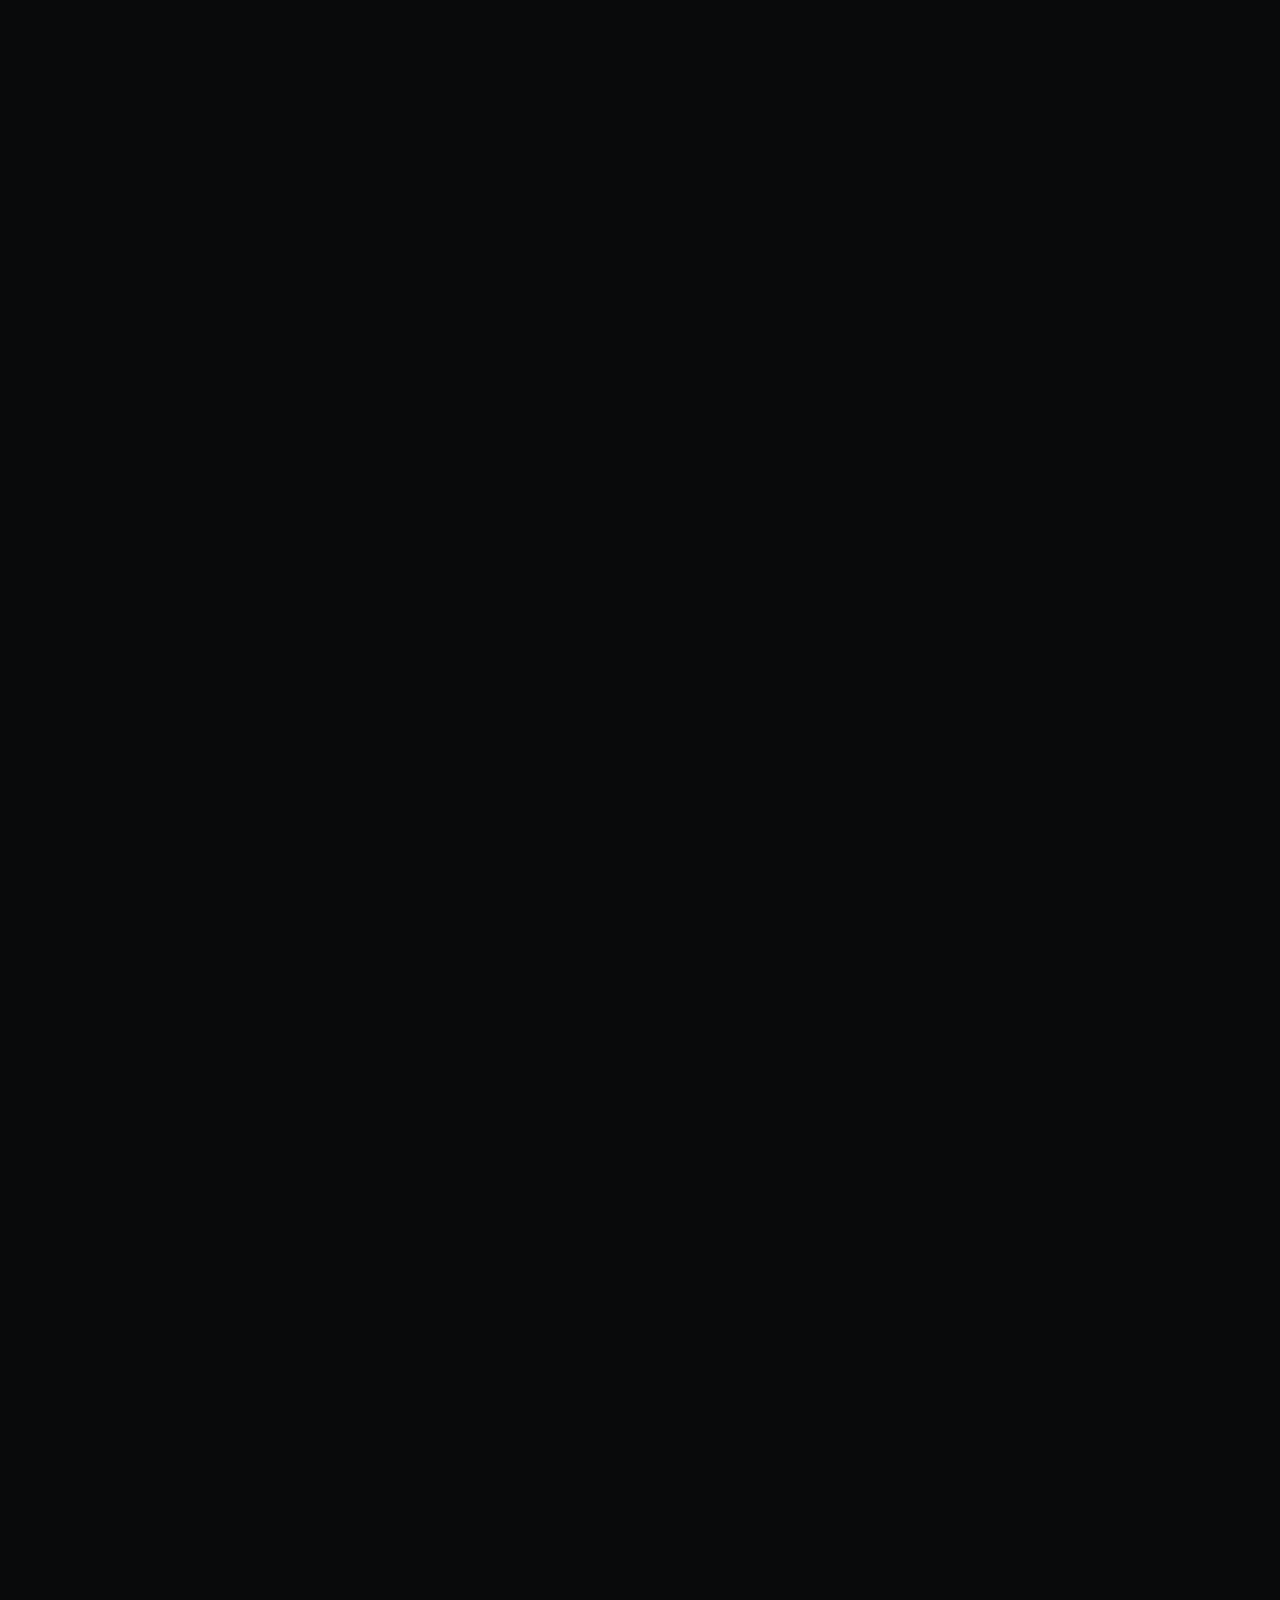
==== index.html @ ff0b06d5 "Add multilingual D1-backed group contact form" ====
<!doctype html>
<html lang="ar" dir="rtl">
<head>
<meta name="google-site-verification" content="Xt-syCjVs8akROnzLH5kdMRfoiI6xeKZ_DUYiWwcZCg" />
<meta name="theme-color" content="#090a0b">
<title>Royal Egypt Group | مجموعة رويال إيجيبت</title>
<meta name="description" content="Royal Egypt Group — مجموعة خدمات تضم العقارات والقهوة والنقل في مصر.">
<link rel="canonical" href="https://royalegyptgroup-vy7.pages.dev/">
<meta property="og:url" content="https://royalegyptgroup.pages.dev/">
<link rel="icon" href="/royal-logo.jpg" type="image/jpeg">
<meta property="og:title" content="Royal Egypt Group"><meta property="og:description" content="One group. Multiple services. One trusted experience."><meta property="og:image" content="https://royalegyptgroup.pages.dev/royal-logo.jpg">
<link rel="stylesheet" href="/assets/royal.css"><link rel="stylesheet" href="/assets/brand-artwork.css">
<style>
.group-hero{padding:76px 0 64px;background:radial-gradient(ellipse at 50% 0%,#55401b 0%,#17130d 34%,#090a0b 76%);text-align:center}.group-hero .logo{width:116px;height:116px;object-fit:contain;border-radius:18px;margin:0 auto 22px}.group-hero h1{font-size:clamp(2.3rem,6vw,4.6rem);letter-spacing:.04em;margin:0;color:#e3c27b}.group-hero p{max-width:700px;margin:18px auto 0;color:#ddd;line-height:1.9}.division-grid{display:grid;grid-template-columns:repeat(3,minmax(0,1fr));gap:20px}.division{padding:30px;border:1px solid #4b402b;border-radius:18px;background:linear-gradient(145deg,#191919,#101010);min-height:245px;display:flex;flex-direction:column}.division .symbol{font-size:2.3rem;color:#d6b36a}.division h2{color:#e1c17b;margin:15px 0 8px}.division p{color:#c5c5c5;line-height:1.8;flex:1}.division .btn{align-self:flex-start}@media(max-width:760px){.division-grid{grid-template-columns:1fr}.group-hero{padding:52px 0}}

.group-hero-premium{position:relative;isolation:isolate;overflow:hidden;min-height:560px;display:flex;align-items:center;text-align:initial;padding:78px 0;background:#08111d url('/assets/group-hero.svg') center/cover no-repeat}
.group-hero-shade{position:absolute;inset:0;z-index:-1;background:linear-gradient(90deg,#07111feF 0%,#07111fd9 38%,#07111f40 100%),linear-gradient(0deg,#070d15b8,transparent 48%)}
.group-hero-content{display:grid;grid-template-columns:1.15fr .85fr;align-items:center;gap:50px}
.group-hero-copy{max-width:680px}.group-kicker{color:#e3c27b;letter-spacing:2.5px;font-size:11px;font-weight:800}
.group-hero-premium h1{font-size:clamp(2.6rem,6vw,5.4rem);line-height:1.18;letter-spacing:-1px;color:#fff;margin:22px 0}
.group-hero-premium h1 em{font-style:normal;color:#e5c783}
.group-hero-premium p{max-width:580px;color:#e0e3e7;font-size:16px;line-height:2}
.group-hero-premium .hero-actions{justify-content:flex-start;flex-wrap:wrap;margin-top:28px}
.group-proof{display:flex;gap:22px;flex-wrap:wrap;margin-top:35px;padding-top:20px;border-top:1px solid #ffffff35;color:#e5d5b5;font-size:12px}
.group-proof span:before{content:"✦";color:#d6b36a;margin-inline-end:8px}
.group-hero-mark{justify-self:center;display:grid;justify-items:center;gap:14px}
.group-hero-mark img{width:clamp(120px,17vw,220px);height:clamp(120px,17vw,220px);object-fit:contain;border-radius:24px;border:1px solid #d6b36a70;background:#070a0dcc;box-shadow:0 24px 80px #0008}
.group-hero-mark span{font-size:10px;letter-spacing:3px;color:#f0d69e}
.global-strip{padding:48px 0;background:#0d1219;border-block:1px solid #d6b36a35}
.global-strip-head{display:flex;align-items:end;justify-content:space-between;gap:20px;margin-bottom:24px}
.global-strip-head h2{font-size:clamp(24px,3vw,34px);margin:5px 0;color:#f3ead8}
.global-strip-head p{margin:0;color:#aaa;font-size:13px}
.free-note{border:1px solid #6e5938;color:#e5c783;padding:7px 13px;border-radius:30px;font-size:11px;white-space:nowrap}
.global-grid{display:grid;grid-template-columns:repeat(4,minmax(0,1fr));gap:13px}
.global-card{display:flex;align-items:center;gap:14px;padding:19px;border:1px solid #ffffff18;border-radius:14px;background:linear-gradient(145deg,#171e27,#10161e);min-width:0}
.global-icon{width:42px;height:42px;flex:0 0 42px;border-radius:12px;display:grid;place-items:center;background:#c8a56818;border:1px solid #c8a56855;color:#e5c783;font-size:22px}
.global-card div{display:grid;gap:3px;min-width:0}.global-card small{font-size:11px;color:#b9b6b0}.global-card strong{font-size:19px;color:#fff;direction:ltr;text-align:start;font-variant-numeric:tabular-nums}.global-card span:not(.global-icon){font-size:10px;color:#9b9b9b}
.global-card a{font-size:11px;color:#e5c783;text-decoration:underline;text-underline-offset:3px}
.global-disclaimer{margin:15px 0 0;color:#9299a2;font-size:10px;line-height:1.8}
@media(max-width:850px){.group-hero-content{grid-template-columns:1fr .5fr;gap:20px}.global-grid{grid-template-columns:repeat(2,minmax(0,1fr))}.group-hero-premium{min-height:500px}}
@media(max-width:600px){.group-hero-premium{padding:58px 0;background-position:58% center}.group-hero-shade{background:linear-gradient(90deg,#07111ff2,#07111fcf 72%,#07111f99)}.group-hero-content{grid-template-columns:1fr}.group-hero-mark{display:none}.group-hero-premium h1{font-size:clamp(2.4rem,11vw,3.5rem)}.group-hero-premium p{font-size:14px}.global-strip-head{align-items:flex-start;flex-direction:column}.global-grid{grid-template-columns:1fr 1fr;gap:8px}.global-card{padding:12px;gap:9px}.global-icon{width:34px;height:34px;flex-basis:34px}.global-card strong{font-size:15px}}

</style>
<!-- Cloudflare Web Analytics -->
<script type='module' src='https://static.cloudflareinsights.com/beacon.min.js' data-cf-beacon='{"token": "1a7fde740f104fd38d3b68bcf31b417a"}'></script>
<!-- End Cloudflare Web Analytics -->
</head>
<body>
<header class="site-header"><div class="wrap nav">
<a class="brand" href="/" aria-label="Royal Egypt Group"><img src="/royal-logo.jpg" alt="Royal Egypt Group logo"><span class="brand-copy"><strong>ROYAL EGYPT</strong><small>مجموعة رويال إيجيبت</small></span></a>
<nav class="nav-links"><a href="/" data-g-i="home">الرئيسية</a><a href="/markets" data-g-i="markets">الأسواق والمال</a><a href="/properties" data-g-i="properties">العقارات</a><a href="/developers" data-g-i="developers">دليل المطورين</a><a href="/coffee" data-g-i="coffee">القهوة</a><a href="/transportation" data-g-i="transport">النقل</a></nav>
<div class="nav-actions"><a class="btn btn-small" href="#contact" data-g-i="contact">تواصل معنا</a><button class="btn btn-small" id="groupLangBtn" type="button">English</button><button class="menu-btn" type="button" aria-label="فتح القائمة" aria-expanded="false">☰</button></div>
</div></header>
<main>
<section class="group-hero group-hero-premium"><div class="group-hero-shade"></div><div class="wrap group-hero-content"><div class="group-hero-copy"><span class="group-kicker">ROYAL EGYPT GROUP · EGYPT</span><h1><span data-g-i="hero">نبني الفرص.</span><br><em data-g-i="hero2">ونفتح آفاقًا جديدة.</em></h1><p data-g-i="intro">مجموعة مصرية تجمع بين العقارات والقهوة والنقل، برؤية عملية تربط الخدمات والفرص في تجربة واحدة واضحة.</p><div class="hero-actions"><a class="btn" href="#divisions" data-g-i="discover">اكتشف شركات المجموعة</a><a class="btn btn-outline" href="#contact" data-g-i="talk">تواصل مع فريقنا</a></div><div class="group-proof"><span data-g-i="sectors">ثلاثة قطاعات</span><span data-g-i="experience">تجربة موحدة</span><span data-g-i="world">من مصر إلى العالم</span></div></div><div class="group-hero-mark"><img src="/royal-logo.jpg" alt="الشعار الرسمي لمجموعة رويال إيجيبت" loading="eager"><span>BUILD · INVEST · GROW</span></div></div></section>
<section class="global-strip" aria-label="معلومات عالمية"><div class="wrap"><div class="global-strip-head"><div><span class="section-kicker">GLOBAL DESK</span><h2 data-g-i="global">نافذتك على العالم</h2><p data-g-i="globalDesc">متابعة الأسواق والذهب والعملات والأخبار الاقتصادية من مركز المستثمرين.</p></div><span class="free-note" data-g-i="free">مجانية · بدون حساب</span></div><div class="global-grid"><article class="global-card"><span class="global-icon">◷</span><div><small data-g-i="cairo">توقيت القاهرة</small><strong id="cairoClock">--:--:--</strong><span id="cairoDate">جارٍ التحميل</span></div></article><article class="global-card"><span class="global-icon">$</span><div><small data-g-i="usd">الدولار مقابل الجنيه</small><strong id="usdEgp">جارٍ التحديث</strong><span id="fxUpdated">سعر مرجعي · Frankfurter</span></div></article><article class="global-card"><span class="global-icon">€</span><div><small data-g-i="eur">اليورو مقابل الجنيه</small><strong id="eurEgp">جارٍ التحديث</strong><span>سعر مرجعي · ليس سعرًا بنكيًا</span></div></article><article class="global-card global-card-link"><span class="global-icon">↗</span><div><small>أسواق المال</small><strong data-g-i="marketCenter">مركز الأسواق والمال</strong><a href="/markets" data-g-i="marketLink">الذهب · البورصة · العملات · الأخبار</a></div></article></div><p class="global-disclaimer" id="market-note">أسعار الصرف مرجعية وقد تختلف عن أسعار البنوك وشركات الصرافة. لا نقدم في هذه المرحلة أسعار ذهب أو مؤشرات بورصة غير متحقق من مصدرها أو توقيت تحديثها.</p></div></section>
<section class="section" id="divisions"><div class="wrap"><div class="section-head"><div><div class="section-kicker" data-g-i="divisions">شركات المجموعة</div><h2 data-g-i="mainSectors">قطاعاتنا الرئيسية</h2></div><p>كل قطاع له خدماته وصفحاته المستقلة، ويجمعهم اسم وهوية Royal Egypt Group.</p></div>
<div class="division-grid">
<article class="division"><div class="symbol">⌂</div><h2>Royal Egypt Properties</h2><p data-g-i="propDesc">التسويق العقاري، الأراضي، الوحدات السكنية والسياحية، والمساحات الإدارية والاستثمارية في مصر.</p><a class="btn" href="/properties" data-g-i="exploreProp">استكشف العقارات</a></article>
<article class="division"><div class="symbol">☕</div><h2>Royal Egypt Coffee</h2><p data-g-i="coffeeDesc">قطاع القهوة والمشروبات والمنتجات المرتبطة بها. صفحة تعريفية أولية قابلة للتوسع إلى قائمة منتجات وطلبات.</p><a class="btn btn-outline" href="/coffee" data-g-i="exploreCoffee">اكتشف القهوة</a></article>
<article class="division"><div class="symbol">↗</div><h2>Royal Egypt Transportation</h2><p data-g-i="transportDesc">خدمات النقل والتنقل والرحلات والخدمات اللوجستية، مع إمكانية تطوير نظام طلب وحجز.</p><a class="btn btn-outline" href="/transportation" data-g-i="exploreTransport">اكتشف خدمات النقل</a></article>
</div></div></section>
<section class="section band" id="contact"><div class="wrap"><div class="contact-panel"><div><div class="section-kicker" data-g-i="contactGroup">تواصل مع المجموعة</div><h2 data-g-i="help">كيف يمكننا مساعدتك؟</h2><p data-g-i="choose">أرسل طلبك وسيراجعه فريق Royal Egypt Group.</p><div class="contact-meta"><a href="mailto:RoyalEgyptgroup0@gmail.com">RoyalEgyptgroup0@gmail.com</a><a href="https://wa.me/201225020980" dir="ltr">+20 122 502 0980</a><a href="https://www.facebook.com/share/1GQFFVQSBw/" target="_blank" rel="noopener noreferrer">Facebook · Royal Egypt Group</a></div><p class="form-note" data-contact-i18n="privacy">نستخدم بياناتك للرد على طلبك فقط، ولا يتم نشر إعلان تلقائيًا.</p></div><form id="groupContactForm" class="lead-form" autocomplete="on"><div class="field"><label for="contactLanguage" data-contact-i18n="languageLabel">لغة التواصل</label><select id="contactLanguage" name="language"><option value="ar">العربية</option><option value="en">English</option><option value="ru">Русский</option></select></div><div class="field"><label for="contactRequestType" data-contact-i18n="typeLabel">نوع الطلب *</label><select id="contactRequestType" name="request_type" required><option value="customer" data-contact-i18n="typeCustomer">استفسار عام</option><option value="opportunity" data-contact-i18n="typeOpportunity">أبحث عن عقار</option><option value="listing" data-contact-i18n="typeListing">أرغب في عرض عقار</option></select></div><div class="field"><label for="contactName" data-contact-i18n="nameLabel">الاسم *</label><input id="contactName" name="name" required maxlength="100" autocomplete="name"></div><div class="field"><label for="contactPhone" data-contact-i18n="phoneLabel">الهاتف / واتساب *</label><input id="contactPhone" name="phone" required maxlength="24" inputmode="tel" autocomplete="tel"></div><div class="field full"><label for="contactEmail" data-contact-i18n="emailLabel">البريد الإلكتروني (اختياري)</label><input id="contactEmail" name="email" type="email" maxlength="160" autocomplete="email"></div><div class="field full"><label for="contactLocation" data-contact-i18n="locationLabel">المنطقة أو المدينة (اختياري)</label><input id="contactLocation" name="location" maxlength="180"></div><div class="field full"><label for="contactDetails" data-contact-i18n="detailsLabel">تفاصيل الطلب *</label><textarea id="contactDetails" name="details" required maxlength="3000"></textarea></div><div class="field full" aria-hidden="true" style="position:absolute;left:-10000px;width:1px;height:1px;overflow:hidden"><label for="contactWebsite">Website</label><input id="contactWebsite" name="website" tabindex="-1" autocomplete="off"></div><label class="form-note"><input type="checkbox" name="consent" value="yes" required> <span data-contact-i18n="consent">أوافق على استخدام بياناتي للرد على هذا الطلب والتواصل معي بشأنه.</span></label><p class="form-note" id="groupContactStatus" role="status" aria-live="polite"></p><button class="btn" type="submit" data-contact-i18n="submit">إرسال الطلب</button></form></div></div></section>
</main>
<footer class="site-footer"><div class="wrap footer-row"><span>© <span id="year">2026</span> Royal Egypt Group · جميع الحقوق محفوظة</span><div class="footer-links"><a href="/properties">Properties</a><a href="/coffee">Coffee</a><a href="/transportation">Transportation</a></div></div></footer>
<script>document.getElementById('year').textContent=new Date().getFullYear()</script>
<script>const menuButton=document.querySelector(".menu-btn"),siteNav=document.querySelector(".nav-links");if(menuButton&&siteNav){menuButton.addEventListener("click",()=>{const open=siteNav.classList.toggle("open");menuButton.setAttribute("aria-expanded",String(open));});siteNav.querySelectorAll("a").forEach(link=>link.addEventListener("click",()=>{siteNav.classList.remove("open");menuButton.setAttribute("aria-expanded","false");}));}</script>
<script>
(()=>{"use strict";
const clock=document.getElementById("cairoClock"),date=document.getElementById("cairoDate");
const updateClock=()=>{const now=new Date();if(clock)clock.textContent=new Intl.DateTimeFormat("en-GB",{timeZone:"Africa/Cairo",hour:"2-digit",minute:"2-digit",second:"2-digit",hour12:false}).format(now);if(date)date.textContent=new Intl.DateTimeFormat("ar-EG",{timeZone:"Africa/Cairo",weekday:"long",day:"numeric",month:"long",year:"numeric"}).format(now)};
updateClock();setInterval(updateClock,1000);
const usd=document.getElementById("usdEgp"),eur=document.getElementById("eurEgp"),updated=document.getElementById("fxUpdated");
const loadRates=async()=>{try{const response=await fetch("https://api.frankfurter.dev/v1/latest?base=USD&symbols=EGP,EUR",{headers:{Accept:"application/json"},cache:"no-store"});if(!response.ok)throw new Error("rate service unavailable");const data=await response.json();const usdValue=data.rates?.EGP;if(!usdValue)throw new Error("EGP rate missing");if(usd)usd.textContent="1 USD = "+Number(usdValue).toFixed(2)+" EGP";if(eur){const eurValue=data.rates?.EUR;if(eurValue)eur.textContent="1 EUR = "+(Number(usdValue)/Number(eurValue)).toFixed(2)+" EGP";else eur.textContent="غير متاح"}if(updated)updated.textContent="آخر تاريخ متاح: "+(data.date||"غير محدد")+" · سعر مرجعي"}catch(error){if(usd)usd.textContent="غير متاح حاليًا";if(eur)eur.textContent="غير متاح حاليًا";if(updated)updated.textContent="تعذر الاتصال بالمصدر · الموقع يعمل بشكل طبيعي"}};
loadRates();
})();
</script>
<script src="/assets/group-languages.js" defer></script><script src="/assets/site-enhancements.js" defer></script><script src="/assets/contact-intake.js" defer></script></body></html>
---- assets/royal.css ----
@import url('https://fonts.googleapis.com/css2?family=Cairo:wght@400;500;600;700;800&family=Manrope:wght@400;500;600;700;800&display=swap');
:root{--bg:#090a0b;--surface:#111315;--surface2:#171a1c;--gold:#c8a568;--gold2:#e5cc98;--ink:#f7f3eb;--muted:#a7a49d;--line:#ffffff18;--max:1200px;--radius:18px}*{box-sizing:border-box}html{scroll-behavior:smooth;scroll-padding-top:95px}body{margin:0;background:var(--bg);color:var(--ink);font-family:Manrope,Cairo,Arial,sans-serif;line-height:1.7}html[lang=ar] body{font-family:Cairo,Arial,sans-serif}a{color:inherit;text-decoration:none}button,input,select,textarea{font:inherit}.wrap{width:min(var(--max),92%);margin-inline:auto}.site-header{position:sticky;top:0;z-index:30;background:#090a0bea;backdrop-filter:blur(18px);border-bottom:1px solid var(--line)}.nav{height:82px;display:flex;align-items:center;justify-content:space-between;gap:22px}.brand{display:flex;align-items:center;gap:12px;min-width:190px}.brand img{width:52px;height:52px;object-fit:contain;background:#050505;border:1px solid #c8a56866;border-radius:12px}.brand-copy{display:grid;line-height:1.2}.brand-copy strong{font-size:16px;letter-spacing:1.5px}.brand-copy small{color:var(--gold);font-size:10px;letter-spacing:2px;margin-top:5px}.nav-links{display:flex;align-items:center;gap:25px;color:#c9c5bc;font-size:13px}.nav-links a:hover{color:var(--gold2)}.nav-actions{display:flex;align-items:center;gap:10px}.lang-btn,.menu-btn{border:1px solid #6d5937;color:var(--gold2);background:transparent;padding:8px 13px;border-radius:30px;cursor:pointer;font-size:12px}.menu-btn{display:none}.btn{display:inline-flex;align-items:center;justify-content:center;gap:9px;padding:13px 21px;border-radius:7px;background:linear-gradient(135deg,var(--gold2),var(--gold));color:#17130c;font-weight:800;font-size:13px;border:1px solid transparent;transition:.2s;cursor:pointer}.btn:hover{transform:translateY(-2px);filter:brightness(1.06)}.btn-outline{background:transparent;color:var(--gold2);border-color:#8b7147}.btn-small{padding:9px 13px;font-size:12px}.eyebrow{display:inline-flex;align-items:center;gap:10px;color:var(--gold2);font-size:11px;letter-spacing:2px;text-transform:uppercase}.eyebrow:before{content:"";width:26px;height:1px;background:var(--gold)}.hero{position:relative;overflow:hidden;padding:88px 0 84px;background:radial-gradient(ellipse at 78% 22%,#a17b3b25,transparent 37%),linear-gradient(125deg,#111315 0%,#090a0b 66%)}.hero-grid{display:grid;grid-template-columns:1.02fr .98fr;align-items:center;gap:60px}.hero h1{font-size:clamp(38px,5.2vw,68px);line-height:1.17;letter-spacing:-1.6px;margin:20px 0}.hero h1 em{font-style:normal;color:var(--gold2)}.hero-copy{max-width:650px;color:#bdb9b0;font-size:16px;line-height:2}.hero-actions{display:flex;gap:12px;flex-wrap:wrap;margin-top:30px}.hero-proof{display:flex;gap:25px;flex-wrap:wrap;margin-top:40px;padding-top:22px;border-top:1px solid var(--line);color:#b7b2a8;font-size:11px}.hero-proof strong{color:var(--gold2);display:block;font-size:17px}.hero-art{min-height:440px;position:relative;display:flex;align-items:center;justify-content:center}.art-frame{position:absolute;inset:0 5% 0 5%;border:1px solid #c8a56855;border-radius:48% 48% 18px 18px;background:radial-gradient(ellipse at 50% 25%,#c8a56835,transparent 48%),linear-gradient(160deg,#27231b,#101214 65%);overflow:hidden}.art-frame:before,.art-frame:after{content:"";position:absolute;border:1px solid #c8a56835;border-radius:50%;width:80%;aspect-ratio:1;left:10%;top:15%}.art-frame:after{width:62%;left:19%;top:25%}.hero-logo{position:relative;z-index:2;width:min(45%,210px);aspect-ratio:1;object-fit:contain;background:#050505;border:1px solid #c8a56899;border-radius:28px;box-shadow:0 25px 90px #000b}.art-caption{position:absolute;z-index:3;bottom:28px;left:0;right:0;text-align:center;color:var(--gold2);font-size:11px;letter-spacing:3px}.floating-note{position:absolute;z-index:4;top:18%;right:0;background:#111315eF;border:1px solid #c8a56866;border-radius:12px;padding:14px 17px;font-size:11px;color:#d4c9b4;box-shadow:0 18px 45px #0008}.floating-note b{display:block;color:var(--gold2);font-size:17px}.section{padding:86px 0}.section-head{display:flex;align-items:end;justify-content:space-between;gap:25px;margin-bottom:34px}.section-head h2{font-size:clamp(27px,3vw,39px);line-height:1.25;margin:10px 0}.section-head p{max-width:500px;color:var(--muted);font-size:13px;margin:0}.section-kicker{color:var(--gold);font-size:11px;letter-spacing:2px}.cards{display:grid;grid-template-columns:repeat(3,1fr);gap:18px}.feature-card,.property-card,.service-card{background:linear-gradient(145deg,#171a1c,#101214);border:1px solid var(--line);border-radius:var(--radius);overflow:hidden}.feature-card{padding:27px;min-height:210px}.feature-icon{width:42px;height:42px;border:1px solid #c8a56866;border-radius:12px;display:grid;place-items:center;color:var(--gold2);font-size:20px;margin-bottom:22px}.feature-card h3,.service-card h3{margin:0 0 9px;font-size:17px}.feature-card p,.service-card p{margin:0;color:var(--muted);font-size:13px}.band{background:#101214;border-block:1px solid var(--line)}.service-card{padding:25px}.service-card .num{font-size:11px;color:var(--gold);letter-spacing:2px;margin-bottom:25px}.contact-panel{display:grid;grid-template-columns:.8fr 1.2fr;gap:40px;background:linear-gradient(135deg,#191a19,#101214);border:1px solid #c8a56844;border-radius:22px;padding:clamp(22px,4vw,48px)}.contact-panel h2{font-size:34px;line-height:1.25;margin:12px 0}.contact-panel p{color:var(--muted);font-size:13px}.contact-meta{display:grid;gap:10px;margin-top:25px;color:var(--gold2);font-size:13px}.lead-form{display:grid;grid-template-columns:1fr 1fr;gap:13px}.field{display:grid;gap:6px}.field.full{grid-column:1/-1}.field label{font-size:11px;color:#c7c0b3}.field input,.field select,.field textarea,.search-control{width:100%;background:#090b0c;border:1px solid #ffffff24;border-radius:7px;color:var(--ink);padding:12px 13px;outline:none;font-size:13px}.field input:focus,.field select:focus,.field textarea:focus,.search-control:focus{border-color:var(--gold)}.field textarea{min-height:95px;resize:vertical}.field select option{background:#111}.form-note{font-size:10px;color:#8f8a80;grid-column:1/-1;margin:0}.lead-form .btn{grid-column:1/-1}.site-footer{padding:28px 0;border-top:1px solid var(--line);color:#888;font-size:11px}.footer-row{display:flex;justify-content:space-between;gap:20px;flex-wrap:wrap}.footer-links{display:flex;gap:18px;flex-wrap:wrap}.page-hero{padding:58px 0 42px;background:radial-gradient(ellipse at 78% 0%,#a17b3b22,transparent 42%),#0d0f10}.page-hero h1{font-size:clamp(34px,4.5vw,54px);margin:10px 0}.page-hero p{color:var(--muted);max-width:760px;font-size:14px}.filter-panel{display:grid;grid-template-columns:2fr 1fr 1fr auto;gap:11px;padding:18px;background:var(--surface);border:1px solid var(--line);border-radius:14px;margin-top:26px}.results-line{display:flex;align-items:center;justify-content:space-between;gap:15px;color:var(--muted);font-size:12px;margin:30px 0 17px}.property-grid{display:grid;grid-template-columns:repeat(3,1fr);gap:18px}.property-card{display:flex;flex-direction:column}.property-visual{height:190px;position:relative;display:flex;align-items:end;padding:17px;background:linear-gradient(0deg,#08090be8,transparent 65%),radial-gradient(ellipse at 70% 25%,#b8955b70,transparent 36%),linear-gradient(135deg,#34332d,#141719)}.property-visual.land{background:linear-gradient(0deg,#08090be8,transparent 65%),radial-gradient(ellipse at 70% 25%,#8b9a6c80,transparent 38%),linear-gradient(135deg,#303a31,#141719)}.property-visual.villa{background:linear-gradient(0deg,#08090be8,transparent 65%),radial-gradient(ellipse at 70% 25%,#7c9ba880,transparent 38%),linear-gradient(135deg,#283d46,#141719)}.property-visual.office{background:linear-gradient(0deg,#08090be8,transparent 65%),radial-gradient(ellipse at 70% 25%,#a18b6a80,transparent 38%),linear-gradient(135deg,#39332b,#141719)}.property-visual span{font-size:11px;color:var(--gold2);border:1px solid #c8a56877;background:#090a0bb8;border-radius:30px;padding:5px 10px}.property-body{padding:20px;display:flex;flex-direction:column;flex:1}.property-body h2{font-size:18px;line-height:1.4;margin:9px 0}.property-location{color:var(--muted);font-size:11px}.property-facts{display:flex;gap:7px;flex-wrap:wrap;margin:14px 0}.property-facts span{background:#ffffff0b;border:1px solid #ffffff0d;padding:5px 8px;border-radius:5px;font-size:10px;color:#ddd}.property-desc{color:var(--muted);font-size:12px;flex:1}.property-actions{display:flex;gap:8px;flex-wrap:wrap;margin-top:17px}.disclaimer{color:#8e897f;font-size:10px;margin:25px 0 65px}.assistant-launch{position:fixed;bottom:22px;right:22px;z-index:40;border:0;border-radius:50px;background:var(--gold);color:#17130c;padding:14px 19px;font-weight:800;box-shadow:0 12px 35px #0009;cursor:pointer}.assistant-panel{position:fixed;z-index:50;bottom:85px;right:22px;width:min(380px,calc(100vw - 28px));background:#111416;border:1px solid #c8a56877;border-radius:17px;box-shadow:0 25px 80px #000c;display:none;overflow:hidden}.assistant-panel.open{display:flex;flex-direction:column}.assistant-head{padding:15px;background:#1b1c1a;display:flex;justify-content:space-between;align-items:center;color:var(--gold2);font-weight:700;font-size:13px}.assistant-head button{background:none;border:0;color:#ddd;font-size:20px;cursor:pointer}.assistant-messages{padding:14px;height:300px;overflow:auto;display:flex;flex-direction:column;gap:9px}.assistant-msg{max-width:94%;white-space:pre-wrap;padding:10px 12px;border-radius:11px;background:#202426;color:#e6e1d7;font-size:11px;line-height:1.7}.assistant-msg.user{align-self:flex-end;background:#55462e;color:#fff}.assistant-form{display:flex;gap:7px;padding:11px;border-top:1px solid var(--line)}.assistant-form input{min-width:0;flex:1;background:#080a0b;border:1px solid var(--line);border-radius:7px;color:#fff;padding:10px;font-size:12px}.assistant-form button{border:0;border-radius:7px;background:var(--gold);padding:0 14px;cursor:pointer}.empty-state{grid-column:1/-1;text-align:center;padding:45px;border:1px dashed #ffffff2b;border-radius:14px;color:var(--muted)}.mobile-only{display:none}@media(max-width:900px){.hero-grid{gap:25px}.hero-art{min-height:350px}.cards,.property-grid{grid-template-columns:repeat(2,1fr)}.nav-links{gap:14px}.filter-panel{grid-template-columns:1fr 1fr}.contact-panel{grid-template-columns:1fr}}@media(max-width:650px){.nav{height:70px}.brand{min-width:0}.brand img{width:43px;height:43px}.brand-copy strong{font-size:13px}.brand-copy small{font-size:8px}.menu-btn{display:inline-flex}.nav-links{display:none;position:absolute;top:70px;left:4%;right:4%;padding:18px;background:#101315;border:1px solid var(--line);border-radius:12px;flex-direction:column;align-items:stretch}.nav-links.open{display:flex}.nav-actions .btn{display:none}.hero{padding:55px 0}.hero-grid{grid-template-columns:1fr}.hero h1{font-size:42px}.hero-art{min-height:270px;max-width:430px;width:100%;margin:0 auto}.hero-proof{gap:18px}.section{padding:62px 0}.section-head{display:block}.cards,.property-grid{grid-template-columns:1fr}.filter-panel{grid-template-columns:1fr}.lead-form{grid-template-columns:1fr}.field.full,.form-note,.lead-form .btn{grid-column:auto}.contact-panel h2{font-size:29px}.assistant-launch{right:14px;bottom:14px}.assistant-panel{right:14px;bottom:76px}.footer-row{display:grid}.page-hero{padding:42px 0 30px}}@media(prefers-reduced-motion:reduce){*,*:before,*:after{scroll-behavior:auto!important;transition:none!important}}
/* Shared language picker and assistant */
#siteLanguage{max-width:125px;min-width:96px;color:var(--gold2);background:#090a0b;border:1px solid #6d5937;padding:8px 10px;border-radius:30px;font-size:12px}
#siteLanguage option{background:#111;color:#f7f3eb}
.assistant-launch{max-width:min(230px,calc(100vw - 28px));}
.assistant-panel{max-height:min(560px,calc(100vh - 110px));}
.assistant-messages{min-height:180px;}
.assistant-form input{direction:auto;}
html[dir="ltr"] .assistant-launch{right:22px;left:auto}
html[dir="rtl"] .assistant-launch{left:22px;right:auto}
html[dir="ltr"] .assistant-panel{right:22px;left:auto}
html[dir="rtl"] .assistant-panel{left:22px;right:auto}
@media(max-width:650px){
#siteLanguage{min-width:88px;padding:7px 8px;font-size:11px}
html[dir="ltr"] .assistant-launch{right:14px;left:auto}
html[dir="rtl"] .assistant-launch{left:14px;right:auto}
html[dir="ltr"] .assistant-panel{right:14px;left:auto}
html[dir="rtl"] .assistant-panel{left:14px;right:auto}
}
---- assets/brand-artwork.css ----
/* Reusable overlay for designed Royal Egypt Group artwork only.
   Do not apply it to original customer/listing photographs. */
.brand-artwork{position:relative;isolation:isolate;overflow:hidden}
.brand-artwork__mark{position:absolute;z-index:5;right:clamp(12px,3%,28px);bottom:clamp(12px,3%,28px);width:clamp(132px,18%,210px);height:auto;aspect-ratio:240/88;object-fit:contain;pointer-events:none;filter:drop-shadow(0 4px 12px #0008)}
.brand-artwork--portrait .brand-artwork__mark{top:clamp(12px,3%,28px);bottom:auto}
@media(max-width:520px){.brand-artwork__mark{width:clamp(112px,24%,160px)}}
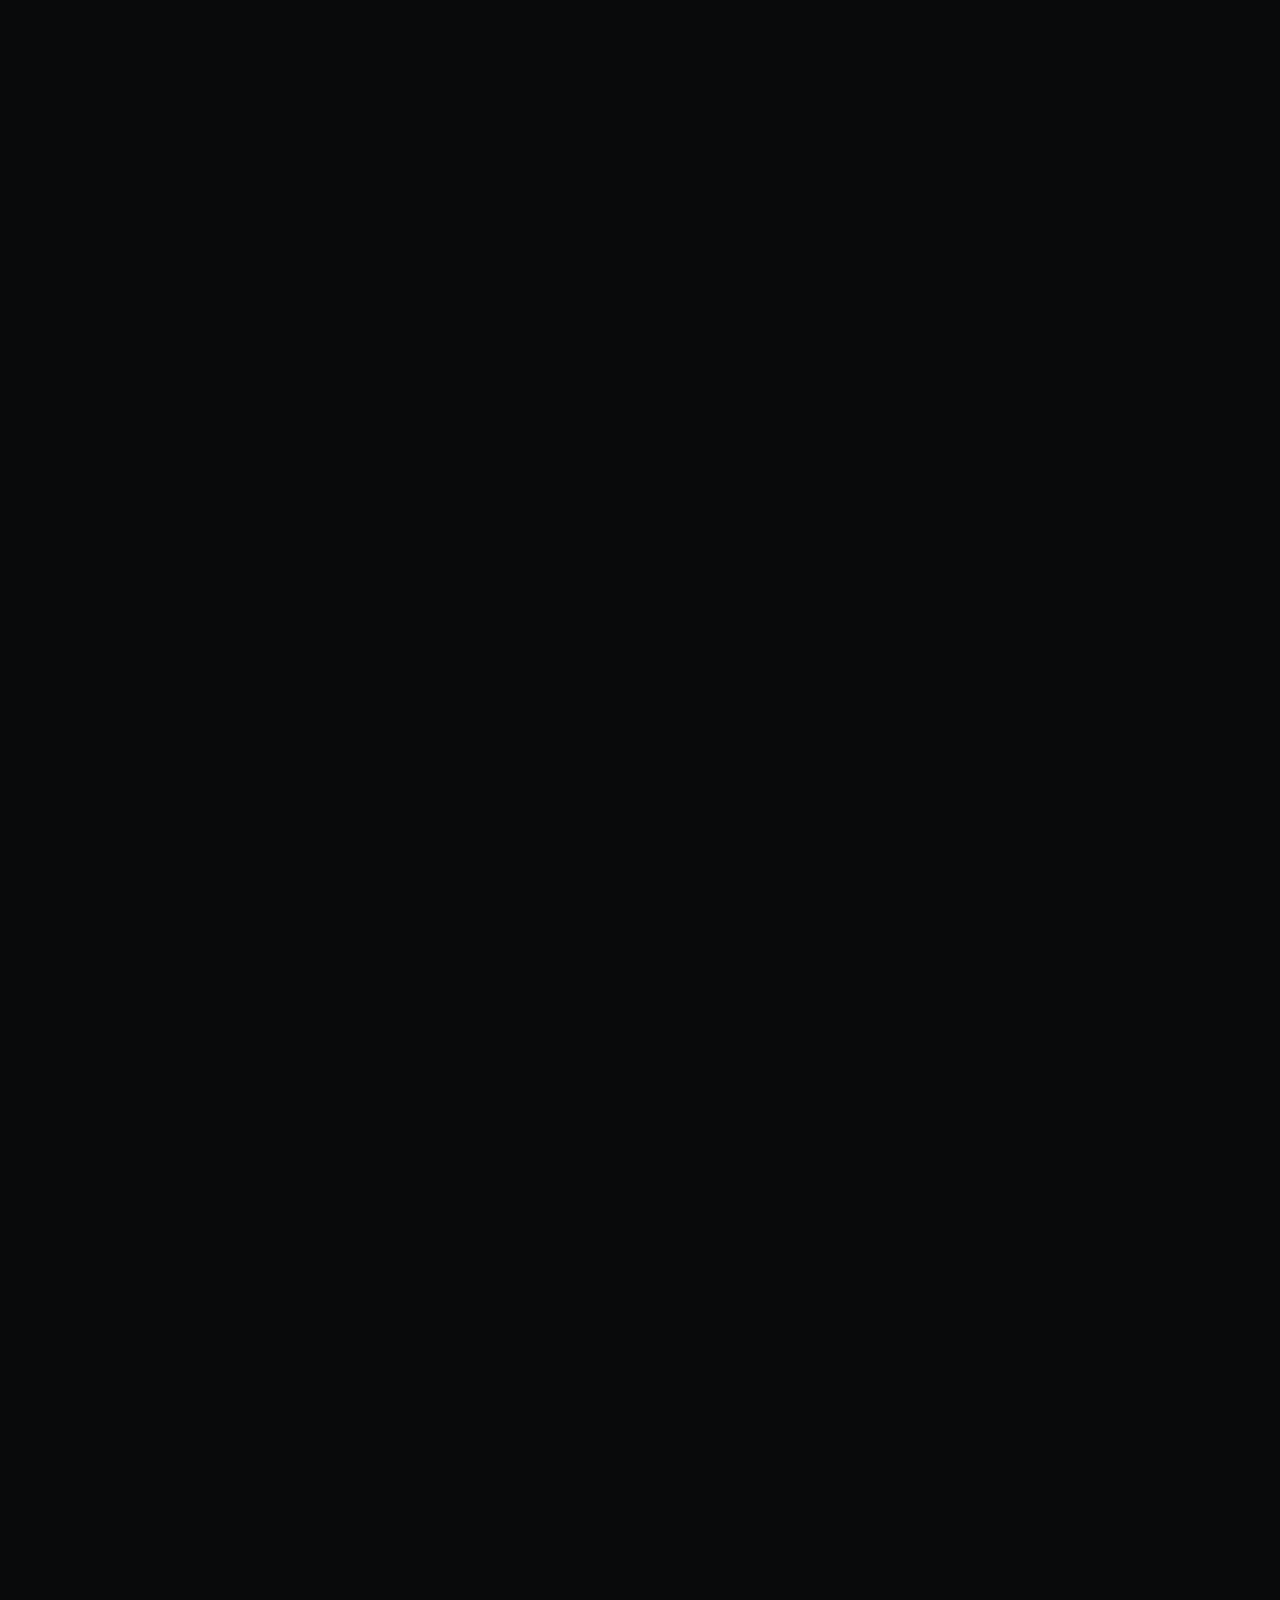
==== commit 88aafb59: "fix(seo): use the active Cloudflare Pages hostname in index.html" ====
--- a/index.html
+++ b/index.html
@@ -1,45 +1,32 @@
 <!doctype html>
 <html lang="ar" dir="rtl">
 <head>
-<meta name="google-site-verification" content="Xt-syCjVs8akROnzLH5kdMRfoiI6xeKZ_DUYiWwcZCg" />
+<meta charset="utf-8">
+<meta name="google-site-verification" content="Xt-syCjVs8akROnzLH5kdMRfoiI6xeKZ_DUYiWwcZCg"><meta name="viewport" content="width=device-width,initial-scale=1">
 <meta name="theme-color" content="#090a0b">
 <title>Royal Egypt Group | مجموعة رويال إيجيبت</title>
-<meta name="description" content="Royal Egypt Group — مجموعة خدمات تضم العقارات والقهوة والنقل في مصر.">
+<meta name="description" content="Royal Egypt Group — Real estate, coffee and transportation services in Egypt.">
 <link rel="canonical" href="https://royalegyptgroup-vy7.pages.dev/">
-<meta property="og:url" content="https://royalegyptgroup.pages.dev/">
-<link rel="icon" href="/royal-logo.jpg" type="image/jpeg">
-<meta property="og:title" content="Royal Egypt Group"><meta property="og:description" content="One group. Multiple services. One trusted experience."><meta property="og:image" content="https://royalegyptgroup.pages.dev/royal-logo.jpg">
-<link rel="stylesheet" href="/assets/royal.css"><link rel="stylesheet" href="/assets/brand-artwork.css">
+<meta property="og:type" content="website"><meta property="og:url" content="https://royalegyptgroup-vy7.pages.dev/">
+<meta property="og:title" content="Royal Egypt Group"><meta property="og:description" content="One group. Multiple sectors. One connected experience.">
+<meta property="og:image" content="https://images.unsplash.com/photo-1600585154340-be6161a56a0c?auto=format&fit=crop&w=1600&q=85">
+<link rel="icon" href="/royal-logo.jpg" type="image/jpeg"><link rel="stylesheet" href="/assets/royal.css">
 <style>
-.group-hero{padding:76px 0 64px;background:radial-gradient(ellipse at 50% 0%,#55401b 0%,#17130d 34%,#090a0b 76%);text-align:center}.group-hero .logo{width:116px;height:116px;object-fit:contain;border-radius:18px;margin:0 auto 22px}.group-hero h1{font-size:clamp(2.3rem,6vw,4.6rem);letter-spacing:.04em;margin:0;color:#e3c27b}.group-hero p{max-width:700px;margin:18px auto 0;color:#ddd;line-height:1.9}.division-grid{display:grid;grid-template-columns:repeat(3,minmax(0,1fr));gap:20px}.division{padding:30px;border:1px solid #4b402b;border-radius:18px;background:linear-gradient(145deg,#191919,#101010);min-height:245px;display:flex;flex-direction:column}.division .symbol{font-size:2.3rem;color:#d6b36a}.division h2{color:#e1c17b;margin:15px 0 8px}.division p{color:#c5c5c5;line-height:1.8;flex:1}.division .btn{align-self:flex-start}@media(max-width:760px){.division-grid{grid-template-columns:1fr}.group-hero{padding:52px 0}}
-
-.group-hero-premium{position:relative;isolation:isolate;overflow:hidden;min-height:560px;display:flex;align-items:center;text-align:initial;padding:78px 0;background:#08111d url('/assets/group-hero.svg') center/cover no-repeat}
-.group-hero-shade{position:absolute;inset:0;z-index:-1;background:linear-gradient(90deg,#07111feF 0%,#07111fd9 38%,#07111f40 100%),linear-gradient(0deg,#070d15b8,transparent 48%)}
-.group-hero-content{display:grid;grid-template-columns:1.15fr .85fr;align-items:center;gap:50px}
-.group-hero-copy{max-width:680px}.group-kicker{color:#e3c27b;letter-spacing:2.5px;font-size:11px;font-weight:800}
-.group-hero-premium h1{font-size:clamp(2.6rem,6vw,5.4rem);line-height:1.18;letter-spacing:-1px;color:#fff;margin:22px 0}
-.group-hero-premium h1 em{font-style:normal;color:#e5c783}
-.group-hero-premium p{max-width:580px;color:#e0e3e7;font-size:16px;line-height:2}
-.group-hero-premium .hero-actions{justify-content:flex-start;flex-wrap:wrap;margin-top:28px}
-.group-proof{display:flex;gap:22px;flex-wrap:wrap;margin-top:35px;padding-top:20px;border-top:1px solid #ffffff35;color:#e5d5b5;font-size:12px}
-.group-proof span:before{content:"✦";color:#d6b36a;margin-inline-end:8px}
-.group-hero-mark{justify-self:center;display:grid;justify-items:center;gap:14px}
-.group-hero-mark img{width:clamp(120px,17vw,220px);height:clamp(120px,17vw,220px);object-fit:contain;border-radius:24px;border:1px solid #d6b36a70;background:#070a0dcc;box-shadow:0 24px 80px #0008}
-.group-hero-mark span{font-size:10px;letter-spacing:3px;color:#f0d69e}
-.global-strip{padding:48px 0;background:#0d1219;border-block:1px solid #d6b36a35}
-.global-strip-head{display:flex;align-items:end;justify-content:space-between;gap:20px;margin-bottom:24px}
-.global-strip-head h2{font-size:clamp(24px,3vw,34px);margin:5px 0;color:#f3ead8}
-.global-strip-head p{margin:0;color:#aaa;font-size:13px}
-.free-note{border:1px solid #6e5938;color:#e5c783;padding:7px 13px;border-radius:30px;font-size:11px;white-space:nowrap}
-.global-grid{display:grid;grid-template-columns:repeat(4,minmax(0,1fr));gap:13px}
-.global-card{display:flex;align-items:center;gap:14px;padding:19px;border:1px solid #ffffff18;border-radius:14px;background:linear-gradient(145deg,#171e27,#10161e);min-width:0}
-.global-icon{width:42px;height:42px;flex:0 0 42px;border-radius:12px;display:grid;place-items:center;background:#c8a56818;border:1px solid #c8a56855;color:#e5c783;font-size:22px}
-.global-card div{display:grid;gap:3px;min-width:0}.global-card small{font-size:11px;color:#b9b6b0}.global-card strong{font-size:19px;color:#fff;direction:ltr;text-align:start;font-variant-numeric:tabular-nums}.global-card span:not(.global-icon){font-size:10px;color:#9b9b9b}
-.global-card a{font-size:11px;color:#e5c783;text-decoration:underline;text-underline-offset:3px}
-.global-disclaimer{margin:15px 0 0;color:#9299a2;font-size:10px;line-height:1.8}
-@media(max-width:850px){.group-hero-content{grid-template-columns:1fr .5fr;gap:20px}.global-grid{grid-template-columns:repeat(2,minmax(0,1fr))}.group-hero-premium{min-height:500px}}
-@media(max-width:600px){.group-hero-premium{padding:58px 0;background-position:58% center}.group-hero-shade{background:linear-gradient(90deg,#07111ff2,#07111fcf 72%,#07111f99)}.group-hero-content{grid-template-columns:1fr}.group-hero-mark{display:none}.group-hero-premium h1{font-size:clamp(2.4rem,11vw,3.5rem)}.group-hero-premium p{font-size:14px}.global-strip-head{align-items:flex-start;flex-direction:column}.global-grid{grid-template-columns:1fr 1fr;gap:8px}.global-card{padding:12px;gap:9px}.global-icon{width:34px;height:34px;flex-basis:34px}.global-card strong{font-size:15px}}
-
+.group-hero{position:relative;isolation:isolate;min-height:590px;display:flex;align-items:center;padding:100px 0 90px;text-align:start;background:linear-gradient(90deg,rgba(5,7,9,.92) 0%,rgba(5,7,9,.76) 48%,rgba(5,7,9,.38) 100%),url('https://images.unsplash.com/photo-1600585154340-be6161a56a0c?auto=format&fit=crop&w=2000&q=88') center 54%/cover no-repeat;border-bottom:1px solid #c8a56855}
+.group-hero:after{content:"";position:absolute;inset:auto 0 0;height:5px;background:linear-gradient(90deg,transparent,#c8a568,transparent);z-index:-1}
+.group-hero .wrap{position:relative;z-index:1;max-width:1200px}
+.group-hero .eyebrow{margin-bottom:18px}
+.group-hero h1{font-size:clamp(2.7rem,6vw,5.1rem);line-height:1.12;max-width:850px;margin:0;color:#f7f1e5;text-shadow:0 4px 28px #000}
+.group-hero p{max-width:680px;margin:24px 0 0;color:#f1eee8;font-size:clamp(1rem,2vw,1.2rem);line-height:2;text-shadow:0 2px 12px #000}
+.group-hero .hero-actions{margin-top:30px}
+.group-hero .btn-outline{background:#090a0bb8}
+.division-grid{display:grid;grid-template-columns:repeat(3,minmax(0,1fr));gap:20px}
+.division{padding:30px;border:1px solid #4b402b;border-radius:18px;background:linear-gradient(145deg,#191919,#101010);min-height:245px;display:flex;flex-direction:column}
+.division .symbol{font-size:2.3rem;color:#d6b36a}
+.division h2{color:#e1c17b;margin:15px 0 8px}
+.division p{color:#c5c5c5;line-height:1.8;flex:1}
+.division .btn{align-self:flex-start}
+@media(max-width:760px){.division-grid{grid-template-columns:1fr}.group-hero{min-height:510px;padding:75px 0;background-position:58% center}.group-hero h1{font-size:clamp(2.3rem,11vw,3.5rem)}}
 </style>
 <!-- Cloudflare Web Analytics -->
 <script type='module' src='https://static.cloudflareinsights.com/beacon.min.js' data-cf-beacon='{"token": "1a7fde740f104fd38d3b68bcf31b417a"}'></script>
@@ -47,32 +34,29 @@
 </head>
 <body>
 <header class="site-header"><div class="wrap nav">
-<a class="brand" href="/" aria-label="Royal Egypt Group"><img src="/royal-logo.jpg" alt="Royal Egypt Group logo"><span class="brand-copy"><strong>ROYAL EGYPT</strong><small>مجموعة رويال إيجيبت</small></span></a>
-<nav class="nav-links"><a href="/" data-g-i="home">الرئيسية</a><a href="/markets" data-g-i="markets">الأسواق والمال</a><a href="/properties" data-g-i="properties">العقارات</a><a href="/developers" data-g-i="developers">دليل المطورين</a><a href="/coffee" data-g-i="coffee">القهوة</a><a href="/transportation" data-g-i="transport">النقل</a></nav>
-<div class="nav-actions"><a class="btn btn-small" href="#contact" data-g-i="contact">تواصل معنا</a><button class="btn btn-small" id="groupLangBtn" type="button">English</button><button class="menu-btn" type="button" aria-label="فتح القائمة" aria-expanded="false">☰</button></div>
+<a class="brand" href="/" aria-label="Royal Egypt Group"><img src="/royal-logo.jpg" alt="Royal Egypt Group logo"><span class="brand-copy"><strong>ROYAL EGYPT</strong><small>GROUP · EGYPT</small></span></a>
+<nav class="nav-links"><a href="/" data-site-i="home">الرئيسية</a><a href="/properties" data-site-i="properties">العقارات</a><a href="/developers" data-site-i="developers">دليل المطورين</a><a href="/coffee" data-site-i="coffee">القهوة</a><a href="/transportation" data-site-i="transport">النقل</a></nav>
+<div class="nav-actions"><a class="btn btn-small" href="#contact" data-site-i="contact">تواصل معنا</a><button class="menu-btn" type="button" aria-label="Open menu" aria-expanded="false">☰</button></div>
 </div></header>
 <main>
-<section class="group-hero group-hero-premium"><div class="group-hero-shade"></div><div class="wrap group-hero-content"><div class="group-hero-copy"><span class="group-kicker">ROYAL EGYPT GROUP · EGYPT</span><h1><span data-g-i="hero">نبني الفرص.</span><br><em data-g-i="hero2">ونفتح آفاقًا جديدة.</em></h1><p data-g-i="intro">مجموعة مصرية تجمع بين العقارات والقهوة والنقل، برؤية عملية تربط الخدمات والفرص في تجربة واحدة واضحة.</p><div class="hero-actions"><a class="btn" href="#divisions" data-g-i="discover">اكتشف شركات المجموعة</a><a class="btn btn-outline" href="#contact" data-g-i="talk">تواصل مع فريقنا</a></div><div class="group-proof"><span data-g-i="sectors">ثلاثة قطاعات</span><span data-g-i="experience">تجربة موحدة</span><span data-g-i="world">من مصر إلى العالم</span></div></div><div class="group-hero-mark"><img src="/royal-logo.jpg" alt="الشعار الرسمي لمجموعة رويال إيجيبت" loading="eager"><span>BUILD · INVEST · GROW</span></div></div></section>
-<section class="global-strip" aria-label="معلومات عالمية"><div class="wrap"><div class="global-strip-head"><div><span class="section-kicker">GLOBAL DESK</span><h2 data-g-i="global">نافذتك على العالم</h2><p data-g-i="globalDesc">متابعة الأسواق والذهب والعملات والأخبار الاقتصادية من مركز المستثمرين.</p></div><span class="free-note" data-g-i="free">مجانية · بدون حساب</span></div><div class="global-grid"><article class="global-card"><span class="global-icon">◷</span><div><small data-g-i="cairo">توقيت القاهرة</small><strong id="cairoClock">--:--:--</strong><span id="cairoDate">جارٍ التحميل</span></div></article><article class="global-card"><span class="global-icon">$</span><div><small data-g-i="usd">الدولار مقابل الجنيه</small><strong id="usdEgp">جارٍ التحديث</strong><span id="fxUpdated">سعر مرجعي · Frankfurter</span></div></article><article class="global-card"><span class="global-icon">€</span><div><small data-g-i="eur">اليورو مقابل الجنيه</small><strong id="eurEgp">جارٍ التحديث</strong><span>سعر مرجعي · ليس سعرًا بنكيًا</span></div></article><article class="global-card global-card-link"><span class="global-icon">↗</span><div><small>أسواق المال</small><strong data-g-i="marketCenter">مركز الأسواق والمال</strong><a href="/markets" data-g-i="marketLink">الذهب · البورصة · العملات · الأخبار</a></div></article></div><p class="global-disclaimer" id="market-note">أسعار الصرف مرجعية وقد تختلف عن أسعار البنوك وشركات الصرافة. لا نقدم في هذه المرحلة أسعار ذهب أو مؤشرات بورصة غير متحقق من مصدرها أو توقيت تحديثها.</p></div></section>
-<section class="section" id="divisions"><div class="wrap"><div class="section-head"><div><div class="section-kicker" data-g-i="divisions">شركات المجموعة</div><h2 data-g-i="mainSectors">قطاعاتنا الرئيسية</h2></div><p>كل قطاع له خدماته وصفحاته المستقلة، ويجمعهم اسم وهوية Royal Egypt Group.</p></div>
+<section class="group-hero"><div class="wrap">
+<div class="eyebrow" data-site-i="heroEyebrow">THE GROUP · EGYPT</div>
+<h1 data-site-i="heroTitle">مجموعة واحدة، قطاعات متعددة، وتجربة موحدة</h1>
+<p data-site-i="heroText">اكتشف خدمات Royal Egypt Group في العقارات والقهوة والنقل، وتواصل مع الفريق باللغة التي تناسبك.</p>
+<div class="hero-actions"><a class="btn" href="#divisions" data-site-i="heroButton">اكتشف شركات المجموعة</a><a class="btn btn-outline" href="/properties" data-site-i="properties">العقارات</a></div>
+</div></section>
+<section class="section" id="divisions"><div class="wrap"><div class="section-head"><div><div class="section-kicker" data-site-i="groupKicker">شركات المجموعة</div><h2 data-site-i="groupTitle">قطاعاتنا الرئيسية</h2></div><p data-site-i="groupText">كل قطاع له خدماته وصفحاته المستقلة، ويجمعهم اسم وهوية Royal Egypt Group.</p></div>
 <div class="division-grid">
-<article class="division"><div class="symbol">⌂</div><h2>Royal Egypt Properties</h2><p data-g-i="propDesc">التسويق العقاري، الأراضي، الوحدات السكنية والسياحية، والمساحات الإدارية والاستثمارية في مصر.</p><a class="btn" href="/properties" data-g-i="exploreProp">استكشف العقارات</a></article>
-<article class="division"><div class="symbol">☕</div><h2>Royal Egypt Coffee</h2><p data-g-i="coffeeDesc">قطاع القهوة والمشروبات والمنتجات المرتبطة بها. صفحة تعريفية أولية قابلة للتوسع إلى قائمة منتجات وطلبات.</p><a class="btn btn-outline" href="/coffee" data-g-i="exploreCoffee">اكتشف القهوة</a></article>
-<article class="division"><div class="symbol">↗</div><h2>Royal Egypt Transportation</h2><p data-g-i="transportDesc">خدمات النقل والتنقل والرحلات والخدمات اللوجستية، مع إمكانية تطوير نظام طلب وحجز.</p><a class="btn btn-outline" href="/transportation" data-g-i="exploreTransport">اكتشف خدمات النقل</a></article>
+<article class="division"><div class="symbol">⌂</div><h2 data-site-i="propTitle">Royal Egypt Properties</h2><p data-site-i="propText">التسويق العقاري، الأراضي، الوحدات السكنية والسياحية، والمساحات الإدارية والاستثمارية في مصر.</p><a class="btn" href="/properties" data-site-i="propButton">استكشف العقارات</a></article>
+<article class="division"><div class="symbol">☕</div><h2 data-site-i="coffeeTitle">Royal Egypt Coffee</h2><p data-site-i="coffeeText">قطاع القهوة والمشروبات والمنتجات المرتبطة بها ضمن المجموعة.</p><a class="btn btn-outline" href="/coffee" data-site-i="coffeeButton">اكتشف القهوة</a></article>
+<article class="division"><div class="symbol">↗</div><h2 data-site-i="transportTitle">Royal Egypt Transportation</h2><p data-site-i="transportText">خدمات النقل والتنقل والرحلات والخدمات اللوجستية.</p><a class="btn btn-outline" href="/transportation" data-site-i="transportButton">اكتشف خدمات النقل</a></article>
 </div></div></section>
-<section class="section band" id="contact"><div class="wrap"><div class="contact-panel"><div><div class="section-kicker" data-g-i="contactGroup">تواصل مع المجموعة</div><h2 data-g-i="help">كيف يمكننا مساعدتك؟</h2><p data-g-i="choose">أرسل طلبك وسيراجعه فريق Royal Egypt Group.</p><div class="contact-meta"><a href="mailto:RoyalEgyptgroup0@gmail.com">RoyalEgyptgroup0@gmail.com</a><a href="https://wa.me/201225020980" dir="ltr">+20 122 502 0980</a><a href="https://www.facebook.com/share/1GQFFVQSBw/" target="_blank" rel="noopener noreferrer">Facebook · Royal Egypt Group</a></div><p class="form-note" data-contact-i18n="privacy">نستخدم بياناتك للرد على طلبك فقط، ولا يتم نشر إعلان تلقائيًا.</p></div><form id="groupContactForm" class="lead-form" autocomplete="on"><div class="field"><label for="contactLanguage" data-contact-i18n="languageLabel">لغة التواصل</label><select id="contactLanguage" name="language"><option value="ar">العربية</option><option value="en">English</option><option value="ru">Русский</option></select></div><div class="field"><label for="contactRequestType" data-contact-i18n="typeLabel">نوع الطلب *</label><select id="contactRequestType" name="request_type" required><option value="customer" data-contact-i18n="typeCustomer">استفسار عام</option><option value="opportunity" data-contact-i18n="typeOpportunity">أبحث عن عقار</option><option value="listing" data-contact-i18n="typeListing">أرغب في عرض عقار</option></select></div><div class="field"><label for="contactName" data-contact-i18n="nameLabel">الاسم *</label><input id="contactName" name="name" required maxlength="100" autocomplete="name"></div><div class="field"><label for="contactPhone" data-contact-i18n="phoneLabel">الهاتف / واتساب *</label><input id="contactPhone" name="phone" required maxlength="24" inputmode="tel" autocomplete="tel"></div><div class="field full"><label for="contactEmail" data-contact-i18n="emailLabel">البريد الإلكتروني (اختياري)</label><input id="contactEmail" name="email" type="email" maxlength="160" autocomplete="email"></div><div class="field full"><label for="contactLocation" data-contact-i18n="locationLabel">المنطقة أو المدينة (اختياري)</label><input id="contactLocation" name="location" maxlength="180"></div><div class="field full"><label for="contactDetails" data-contact-i18n="detailsLabel">تفاصيل الطلب *</label><textarea id="contactDetails" name="details" required maxlength="3000"></textarea></div><div class="field full" aria-hidden="true" style="position:absolute;left:-10000px;width:1px;height:1px;overflow:hidden"><label for="contactWebsite">Website</label><input id="contactWebsite" name="website" tabindex="-1" autocomplete="off"></div><label class="form-note"><input type="checkbox" name="consent" value="yes" required> <span data-contact-i18n="consent">أوافق على استخدام بياناتي للرد على هذا الطلب والتواصل معي بشأنه.</span></label><p class="form-note" id="groupContactStatus" role="status" aria-live="polite"></p><button class="btn" type="submit" data-contact-i18n="submit">إرسال الطلب</button></form></div></div></section>
+<section class="section band" id="contact"><div class="wrap"><div class="contact-panel"><div><div class="section-kicker" data-contact-i18n="kicker">تواصل مع المجموعة</div><h2 data-contact-i18n="heading">كيف يمكننا مساعدتك؟</h2><p data-contact-i18n="intro">أرسل طلبك وسيتواصل معك فريق Royal Egypt Group بعد مراجعته.</p><div class="contact-meta"><a href="mailto:RoyalEgyptgroup0@gmail.com">RoyalEgyptgroup0@gmail.com</a><a href="https://wa.me/201225020980" dir="ltr">+20 122 502 0980</a><a href="https://www.facebook.com/share/1GQFFVQSBw/" target="_blank" rel="noopener noreferrer">Facebook · Royal Egypt Group</a></div><p class="form-note" data-contact-i18n="privacy">لن يتم نشر أي إعلان أو إرسال رسائل تسويقية تلقائيًا. نستخدم بياناتك للرد على طلبك فقط.</p></div><form id="groupContactForm" class="lead-form" autocomplete="on"><div class="field"><label for="contactLanguage" data-contact-i18n="languageLabel">لغة التواصل</label><select id="contactLanguage" name="language"><option value="ar">العربية</option><option value="en">English</option><option value="ru">Русский</option></select></div><div class="field"><label for="contactRequestType" data-contact-i18n="typeLabel">نوع الطلب *</label><select id="contactRequestType" name="request_type" required><option value="customer" data-contact-i18n="typeCustomer">استفسار عام</option><option value="opportunity" data-contact-i18n="typeOpportunity">أبحث عن عقار</option><option value="listing" data-contact-i18n="typeListing">أرغب في عرض عقار</option></select></div><div class="field"><label for="contactName" data-contact-i18n="nameLabel">الاسم *</label><input id="contactName" name="name" required maxlength="100" autocomplete="name"></div><div class="field"><label for="contactPhone" data-contact-i18n="phoneLabel">الهاتف / واتساب *</label><input id="contactPhone" name="phone" required maxlength="24" inputmode="tel" autocomplete="tel"></div><div class="field full"><label for="contactEmail" data-contact-i18n="emailLabel">البريد الإلكتروني (اختياري)</label><input id="contactEmail" name="email" type="email" maxlength="160" autocomplete="email"></div><div class="field full"><label for="contactLocation" data-contact-i18n="locationLabel">المنطقة أو المدينة (اختياري)</label><input id="contactLocation" name="location" maxlength="180"></div><div class="field full"><label for="contactDetails" data-contact-i18n="detailsLabel">تفاصيل الطلب *</label><textarea id="contactDetails" name="details" required maxlength="3000"></textarea></div><div class="field full" aria-hidden="true" style="position:absolute;left:-10000px;width:1px;height:1px;overflow:hidden"><label for="contactWebsite">Website</label><input id="contactWebsite" name="website" tabindex="-1" autocomplete="off"></div><label class="form-note"><input type="checkbox" name="consent" value="yes" required> <span data-contact-i18n="consent">أوافق على استخدام بياناتي للرد على هذا الطلب والتواصل معي بشأنه.</span></label><p class="form-note" id="groupContactStatus" role="status" aria-live="polite"></p><button class="btn" type="submit" data-contact-i18n="submit">إرسال الطلب</button></form></div></div></section>
 </main>
-<footer class="site-footer"><div class="wrap footer-row"><span>© <span id="year">2026</span> Royal Egypt Group · جميع الحقوق محفوظة</span><div class="footer-links"><a href="/properties">Properties</a><a href="/coffee">Coffee</a><a href="/transportation">Transportation</a></div></div></footer>
-<script>document.getElementById('year').textContent=new Date().getFullYear()</script>
+<footer class="site-footer"><div class="wrap footer-row"><span>© <span id="year">2026</span> Royal Egypt Group · <span data-site-i="rights">جميع الحقوق محفوظة</span></span><div class="footer-links"><a href="/properties">Properties</a><a href="/coffee">Coffee</a><a href="/transportation">Transportation</a></div></div></footer>
+<script src="/assets/site-enhancements.js" defer></script>
 <script>const menuButton=document.querySelector(".menu-btn"),siteNav=document.querySelector(".nav-links");if(menuButton&&siteNav){menuButton.addEventListener("click",()=>{const open=siteNav.classList.toggle("open");menuButton.setAttribute("aria-expanded",String(open));});siteNav.querySelectorAll("a").forEach(link=>link.addEventListener("click",()=>{siteNav.classList.remove("open");menuButton.setAttribute("aria-expanded","false");}));}</script>
 <script>
-(()=>{"use strict";
-const clock=document.getElementById("cairoClock"),date=document.getElementById("cairoDate");
-const updateClock=()=>{const now=new Date();if(clock)clock.textContent=new Intl.DateTimeFormat("en-GB",{timeZone:"Africa/Cairo",hour:"2-digit",minute:"2-digit",second:"2-digit",hour12:false}).format(now);if(date)date.textContent=new Intl.DateTimeFormat("ar-EG",{timeZone:"Africa/Cairo",weekday:"long",day:"numeric",month:"long",year:"numeric"}).format(now)};
-updateClock();setInterval(updateClock,1000);
-const usd=document.getElementById("usdEgp"),eur=document.getElementById("eurEgp"),updated=document.getElementById("fxUpdated");
-const loadRates=async()=>{try{const response=await fetch("https://api.frankfurter.dev/v1/latest?base=USD&symbols=EGP,EUR",{headers:{Accept:"application/json"},cache:"no-store"});if(!response.ok)throw new Error("rate service unavailable");const data=await response.json();const usdValue=data.rates?.EGP;if(!usdValue)throw new Error("EGP rate missing");if(usd)usd.textContent="1 USD = "+Number(usdValue).toFixed(2)+" EGP";if(eur){const eurValue=data.rates?.EUR;if(eurValue)eur.textContent="1 EUR = "+(Number(usdValue)/Number(eurValue)).toFixed(2)+" EGP";else eur.textContent="غير متاح"}if(updated)updated.textContent="آخر تاريخ متاح: "+(data.date||"غير محدد")+" · سعر مرجعي"}catch(error){if(usd)usd.textContent="غير متاح حاليًا";if(eur)eur.textContent="غير متاح حاليًا";if(updated)updated.textContent="تعذر الاتصال بالمصدر · الموقع يعمل بشكل طبيعي"}};
-loadRates();
-})();
+(()=>{const form=document.getElementById("groupContactForm");if(!form)return;const status=document.getElementById("groupContactStatus");const lang=document.getElementById("contactLanguage");const translations={ar:{kicker:"تواصل مع المجموعة",heading:"كيف يمكننا مساعدتك؟",intro:"أرسل طلبك وسيتواصل معك فريق Royal Egypt Group بعد مراجعته.",privacy:"لن يتم نشر أي إعلان أو إرسال رسائل تسويقية تلقائيًا. نستخدم بياناتك للرد على طلبك فقط.",languageLabel:"لغة التواصل",typeLabel:"نوع الطلب *",typeCustomer:"استفسار عام",typeOpportunity:"أبحث عن عقار",typeListing:"أرغب في عرض عقار",nameLabel:"الاسم *",phoneLabel:"الهاتف / واتساب *",emailLabel:"البريد الإلكتروني (اختياري)",locationLabel:"المنطقة أو المدينة (اختياري)",detailsLabel:"تفاصيل الطلب *",consent:"أوافق على استخدام بياناتي للرد على هذا الطلب والتواصل معي بشأنه.",submit:"إرسال الطلب",sending:"جارٍ إرسال الطلب...",success:"تم استلام طلبك بنجاح. رقم المتابعة: ",failure:"تعذر إرسال الطلب حاليًا. حاول مرة أخرى أو تواصل معنا عبر الهاتف."},en:{kicker:"CONTACT THE GROUP",heading:"How can we help you?",intro:"Send your request and the Royal Egypt Group team will review it and get back to you.",privacy:"Your details are used only to respond to this request. No listing is published and no marketing messages are sent automatically.",languageLabel:"Contact language",typeLabel:"Request type *",typeCustomer:"General enquiry",typeOpportunity:"I'm looking for a property",typeListing:"I want to list a property",nameLabel:"Name *",phoneLabel:"Phone / WhatsApp *",emailLabel:"Email (optional)",locationLabel:"Area or city (optional)",detailsLabel:"Request details *",consent:"I agree to have my details used to respond to this request and contact me about it.",submit:"Send request",sending:"Sending your request...",success:"Your request was received. Reference: ",failure:"We couldn't send your request. Please try again or contact us by phone."},ru:{kicker:"СВЯЗАТЬСЯ С ГРУППОЙ",heading:"Чем мы можем вам помочь?",intro:"Отправьте запрос. Команда Royal Egypt Group рассмотрит его и свяжется с вами.",privacy:"Ваши данные используются только для ответа на запрос. Объявления не публикуются, рекламные сообщения автоматически не отправляются.",languageLabel:"Язык общения",typeLabel:"Тип запроса *",typeCustomer:"Общий вопрос",typeOpportunity:"Ищу недвижимость",typeListing:"Хочу разместить объект",nameLabel:"Имя *",phoneLabel:"Телефон / WhatsApp *",emailLabel:"Электронная почта (необязательно)",locationLabel:"Район или город (необязательно)",detailsLabel:"Подробности запроса *",consent:"Я согласен(на) использовать мои данные для ответа на запрос и связи со мной по этому вопросу.",submit:"Отправить запрос",sending:"Отправка запроса...",success:"Запрос получен. Номер: ",failure:"Не удалось отправить запрос. Попробуйте позже или свяжитесь с нами по телефону."}};function applyLanguage(){const value=lang.value;document.querySelectorAll("[data-contact-i18n]").forEach(el=>{const key=el.dataset.contactI18n;if(translations[value][key])el.textContent=translations[value][key]});}lang.addEventListener("change",applyLanguage);let activeRequestId=null;form.addEventListener("submit",async e=>{e.preventDefault();if(!form.reportValidity())return;const fd=new FormData(form);const payload={request_id:activeRequestId||(activeRequestId=crypto.randomUUID()),name:String(fd.get("name")||"").trim(),phone:String(fd.get("phone")||"").trim(),email:String(fd.get("email")||"").trim(),request_type:String(fd.get("request_type")||""),location:String(fd.get("location")||"").trim(),details:String(fd.get("details")||"").trim(),language:String(fd.get("language")||"ar"),consent:fd.get("consent")==="yes",website:String(fd.get("website")||"")};status.textContent=translations[lang.value].sending;const submit=form.querySelector('button[type="submit"]');submit.disabled=true;try{const response=await fetch("/api/intake",{method:"POST",headers:{"content-type":"application/json"},body:JSON.stringify(payload)});const result=await response.json().catch(()=>({}));if(!response.ok)throw new Error(result.error||"request_failed");form.reset();activeRequestId=null;lang.value=payload.language;applyLanguage();status.textContent=translations[lang.value].success+(result.reference||"");}catch(error){const setupErrors={ar:"قناة استقبال الطلبات غير مضبوطة بعد. تواصل معنا عبر الهاتف.",en:"The request channel is not configured yet. Please contact us by phone.",ru:"Канал приёма заявок пока не настроен. Свяжитесь с нами по телефону."};status.textContent=error.message==="intake_not_configured"?setupErrors[lang.value]:translations[lang.value].failure;}finally{submit.disabled=false;}});applyLanguage();})();
 </script>
-<script src="/assets/group-languages.js" defer></script><script src="/assets/site-enhancements.js" defer></script><script src="/assets/contact-intake.js" defer></script></body></html>
+</body></html>
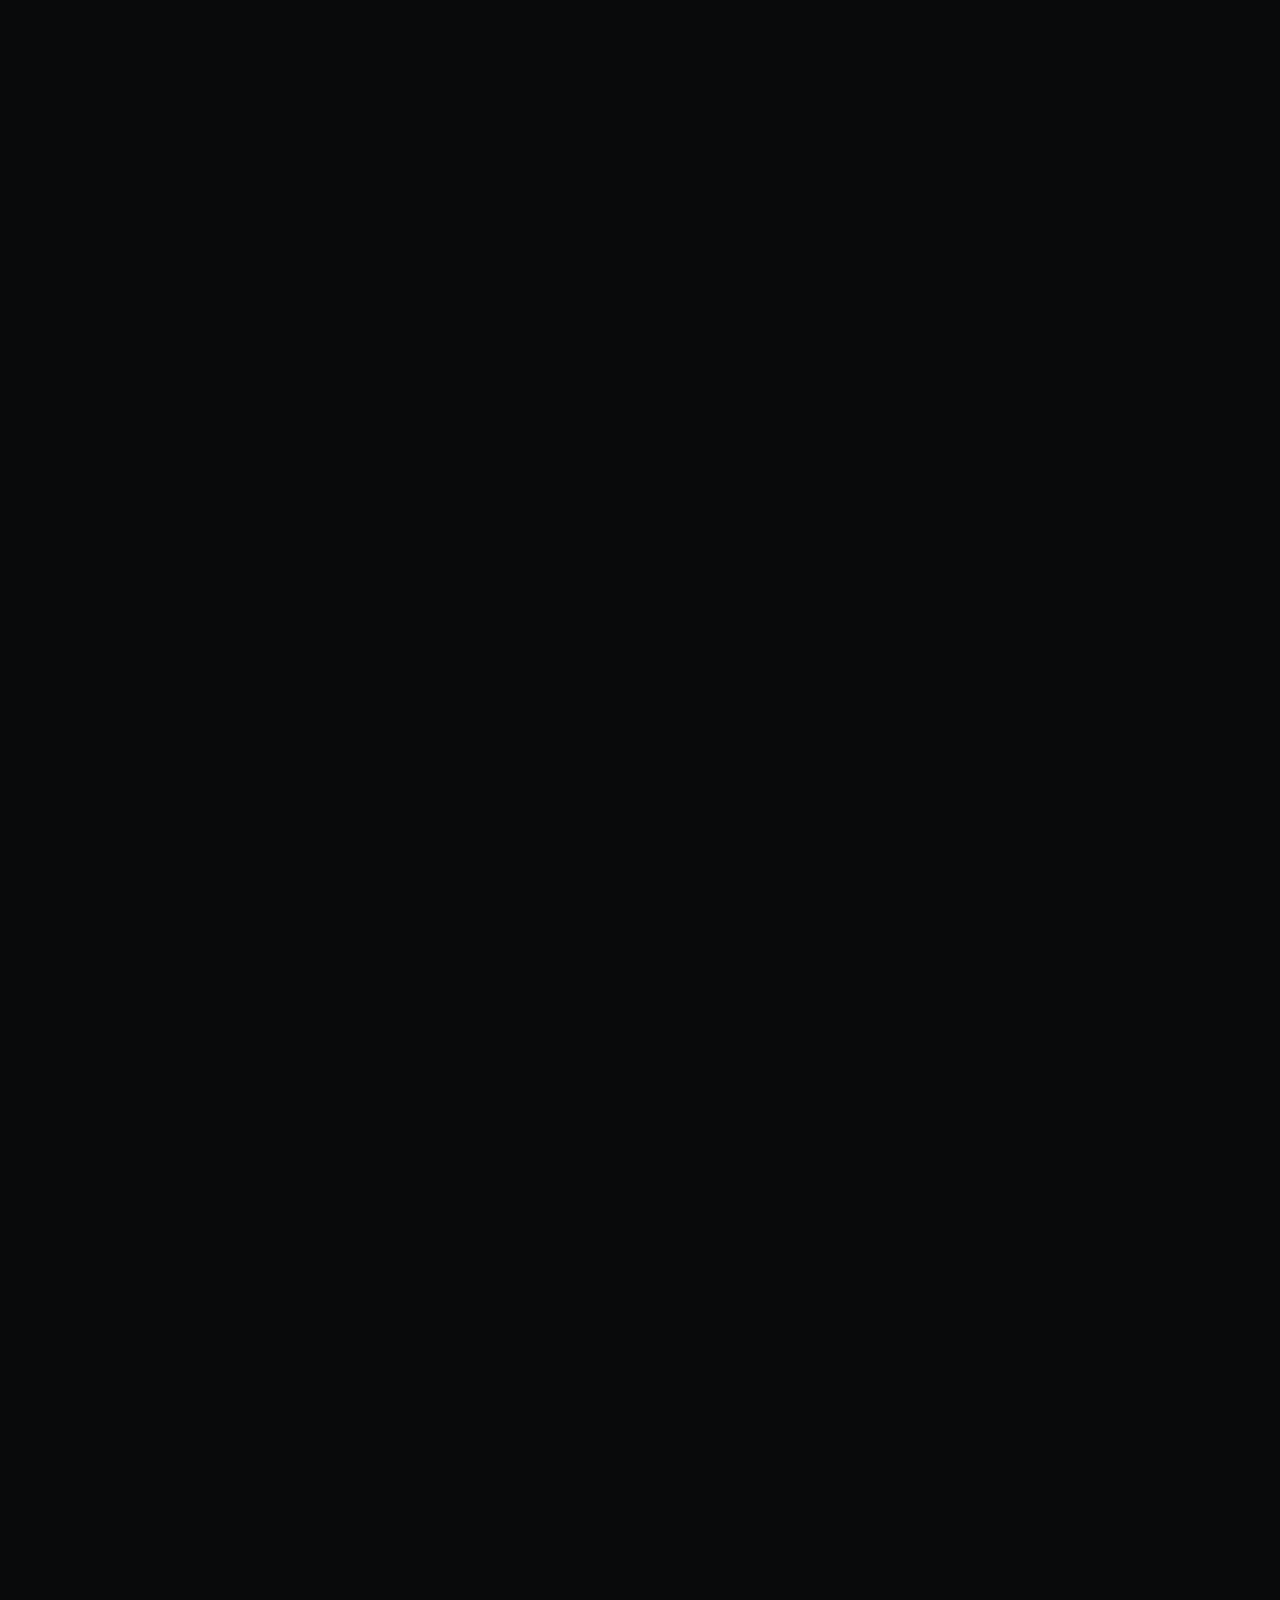
==== commit eadc4d94: "merge: reconcile release candidate with current main" ====
--- a/index.html
+++ b/index.html
@@ -1,32 +1,45 @@
 <!doctype html>
 <html lang="ar" dir="rtl">
 <head>
-<meta charset="utf-8">
-<meta name="google-site-verification" content="Xt-syCjVs8akROnzLH5kdMRfoiI6xeKZ_DUYiWwcZCg"><meta name="viewport" content="width=device-width,initial-scale=1">
+<meta name="google-site-verification" content="Xt-syCjVs8akROnzLH5kdMRfoiI6xeKZ_DUYiWwcZCg" />
 <meta name="theme-color" content="#090a0b">
 <title>Royal Egypt Group | مجموعة رويال إيجيبت</title>
-<meta name="description" content="Royal Egypt Group — Real estate, coffee and transportation services in Egypt.">
+<meta name="description" content="Royal Egypt Group — مجموعة خدمات تضم العقارات والقهوة والنقل في مصر.">
 <link rel="canonical" href="https://royalegyptgroup-vy7.pages.dev/">
-<meta property="og:type" content="website"><meta property="og:url" content="https://royalegyptgroup-vy7.pages.dev/">
-<meta property="og:title" content="Royal Egypt Group"><meta property="og:description" content="One group. Multiple sectors. One connected experience.">
-<meta property="og:image" content="https://images.unsplash.com/photo-1600585154340-be6161a56a0c?auto=format&fit=crop&w=1600&q=85">
-<link rel="icon" href="/royal-logo.jpg" type="image/jpeg"><link rel="stylesheet" href="/assets/royal.css">
+<meta property="og:url" content="https://royalegyptgroup-vy7.pages.dev/">
+<link rel="icon" href="/royal-logo.jpg" type="image/jpeg">
+<meta property="og:title" content="Royal Egypt Group"><meta property="og:description" content="One group. Multiple services. One trusted experience."><meta property="og:image" content="https://royalegyptgroup-vy7.pages.dev/royal-logo.jpg">
+<link rel="stylesheet" href="/assets/royal.css"><link rel="stylesheet" href="/assets/brand-artwork.css">
 <style>
-.group-hero{position:relative;isolation:isolate;min-height:590px;display:flex;align-items:center;padding:100px 0 90px;text-align:start;background:linear-gradient(90deg,rgba(5,7,9,.92) 0%,rgba(5,7,9,.76) 48%,rgba(5,7,9,.38) 100%),url('https://images.unsplash.com/photo-1600585154340-be6161a56a0c?auto=format&fit=crop&w=2000&q=88') center 54%/cover no-repeat;border-bottom:1px solid #c8a56855}
-.group-hero:after{content:"";position:absolute;inset:auto 0 0;height:5px;background:linear-gradient(90deg,transparent,#c8a568,transparent);z-index:-1}
-.group-hero .wrap{position:relative;z-index:1;max-width:1200px}
-.group-hero .eyebrow{margin-bottom:18px}
-.group-hero h1{font-size:clamp(2.7rem,6vw,5.1rem);line-height:1.12;max-width:850px;margin:0;color:#f7f1e5;text-shadow:0 4px 28px #000}
-.group-hero p{max-width:680px;margin:24px 0 0;color:#f1eee8;font-size:clamp(1rem,2vw,1.2rem);line-height:2;text-shadow:0 2px 12px #000}
-.group-hero .hero-actions{margin-top:30px}
-.group-hero .btn-outline{background:#090a0bb8}
-.division-grid{display:grid;grid-template-columns:repeat(3,minmax(0,1fr));gap:20px}
-.division{padding:30px;border:1px solid #4b402b;border-radius:18px;background:linear-gradient(145deg,#191919,#101010);min-height:245px;display:flex;flex-direction:column}
-.division .symbol{font-size:2.3rem;color:#d6b36a}
-.division h2{color:#e1c17b;margin:15px 0 8px}
-.division p{color:#c5c5c5;line-height:1.8;flex:1}
-.division .btn{align-self:flex-start}
-@media(max-width:760px){.division-grid{grid-template-columns:1fr}.group-hero{min-height:510px;padding:75px 0;background-position:58% center}.group-hero h1{font-size:clamp(2.3rem,11vw,3.5rem)}}
+.group-hero{padding:76px 0 64px;background:radial-gradient(ellipse at 50% 0%,#55401b 0%,#17130d 34%,#090a0b 76%);text-align:center}.group-hero .logo{width:116px;height:116px;object-fit:contain;border-radius:18px;margin:0 auto 22px}.group-hero h1{font-size:clamp(2.3rem,6vw,4.6rem);letter-spacing:.04em;margin:0;color:#e3c27b}.group-hero p{max-width:700px;margin:18px auto 0;color:#ddd;line-height:1.9}.division-grid{display:grid;grid-template-columns:repeat(3,minmax(0,1fr));gap:20px}.division{padding:30px;border:1px solid #4b402b;border-radius:18px;background:linear-gradient(145deg,#191919,#101010);min-height:245px;display:flex;flex-direction:column}.division .symbol{font-size:2.3rem;color:#d6b36a}.division h2{color:#e1c17b;margin:15px 0 8px}.division p{color:#c5c5c5;line-height:1.8;flex:1}.division .btn{align-self:flex-start}@media(max-width:760px){.division-grid{grid-template-columns:1fr}.group-hero{padding:52px 0}}
+
+.group-hero-premium{position:relative;isolation:isolate;overflow:hidden;min-height:560px;display:flex;align-items:center;text-align:initial;padding:78px 0;background:#08111d url('/assets/group-hero.svg') center/cover no-repeat}
+.group-hero-shade{position:absolute;inset:0;z-index:-1;background:linear-gradient(90deg,#07111feF 0%,#07111fd9 38%,#07111f40 100%),linear-gradient(0deg,#070d15b8,transparent 48%)}
+.group-hero-content{display:grid;grid-template-columns:1.15fr .85fr;align-items:center;gap:50px}
+.group-hero-copy{max-width:680px}.group-kicker{color:#e3c27b;letter-spacing:2.5px;font-size:11px;font-weight:800}
+.group-hero-premium h1{font-size:clamp(2.6rem,6vw,5.4rem);line-height:1.18;letter-spacing:-1px;color:#fff;margin:22px 0}
+.group-hero-premium h1 em{font-style:normal;color:#e5c783}
+.group-hero-premium p{max-width:580px;color:#e0e3e7;font-size:16px;line-height:2}
+.group-hero-premium .hero-actions{justify-content:flex-start;flex-wrap:wrap;margin-top:28px}
+.group-proof{display:flex;gap:22px;flex-wrap:wrap;margin-top:35px;padding-top:20px;border-top:1px solid #ffffff35;color:#e5d5b5;font-size:12px}
+.group-proof span:before{content:"✦";color:#d6b36a;margin-inline-end:8px}
+.group-hero-mark{justify-self:center;display:grid;justify-items:center;gap:14px}
+.group-hero-mark img{width:clamp(120px,17vw,220px);height:clamp(120px,17vw,220px);object-fit:contain;border-radius:24px;border:1px solid #d6b36a70;background:#070a0dcc;box-shadow:0 24px 80px #0008}
+.group-hero-mark span{font-size:10px;letter-spacing:3px;color:#f0d69e}
+.global-strip{padding:48px 0;background:#0d1219;border-block:1px solid #d6b36a35}
+.global-strip-head{display:flex;align-items:end;justify-content:space-between;gap:20px;margin-bottom:24px}
+.global-strip-head h2{font-size:clamp(24px,3vw,34px);margin:5px 0;color:#f3ead8}
+.global-strip-head p{margin:0;color:#aaa;font-size:13px}
+.free-note{border:1px solid #6e5938;color:#e5c783;padding:7px 13px;border-radius:30px;font-size:11px;white-space:nowrap}
+.global-grid{display:grid;grid-template-columns:repeat(4,minmax(0,1fr));gap:13px}
+.global-card{display:flex;align-items:center;gap:14px;padding:19px;border:1px solid #ffffff18;border-radius:14px;background:linear-gradient(145deg,#171e27,#10161e);min-width:0}
+.global-icon{width:42px;height:42px;flex:0 0 42px;border-radius:12px;display:grid;place-items:center;background:#c8a56818;border:1px solid #c8a56855;color:#e5c783;font-size:22px}
+.global-card div{display:grid;gap:3px;min-width:0}.global-card small{font-size:11px;color:#b9b6b0}.global-card strong{font-size:19px;color:#fff;direction:ltr;text-align:start;font-variant-numeric:tabular-nums}.global-card span:not(.global-icon){font-size:10px;color:#9b9b9b}
+.global-card a{font-size:11px;color:#e5c783;text-decoration:underline;text-underline-offset:3px}
+.global-disclaimer{margin:15px 0 0;color:#9299a2;font-size:10px;line-height:1.8}
+@media(max-width:850px){.group-hero-content{grid-template-columns:1fr .5fr;gap:20px}.global-grid{grid-template-columns:repeat(2,minmax(0,1fr))}.group-hero-premium{min-height:500px}}
+@media(max-width:600px){.group-hero-premium{padding:58px 0;background-position:58% center}.group-hero-shade{background:linear-gradient(90deg,#07111ff2,#07111fcf 72%,#07111f99)}.group-hero-content{grid-template-columns:1fr}.group-hero-mark{display:none}.group-hero-premium h1{font-size:clamp(2.4rem,11vw,3.5rem)}.group-hero-premium p{font-size:14px}.global-strip-head{align-items:flex-start;flex-direction:column}.global-grid{grid-template-columns:1fr 1fr;gap:8px}.global-card{padding:12px;gap:9px}.global-icon{width:34px;height:34px;flex-basis:34px}.global-card strong{font-size:15px}}
+
 </style>
 <!-- Cloudflare Web Analytics -->
 <script type='module' src='https://static.cloudflareinsights.com/beacon.min.js' data-cf-beacon='{"token": "1a7fde740f104fd38d3b68bcf31b417a"}'></script>
@@ -34,29 +47,32 @@
 </head>
 <body>
 <header class="site-header"><div class="wrap nav">
-<a class="brand" href="/" aria-label="Royal Egypt Group"><img src="/royal-logo.jpg" alt="Royal Egypt Group logo"><span class="brand-copy"><strong>ROYAL EGYPT</strong><small>GROUP · EGYPT</small></span></a>
-<nav class="nav-links"><a href="/" data-site-i="home">الرئيسية</a><a href="/properties" data-site-i="properties">العقارات</a><a href="/developers" data-site-i="developers">دليل المطورين</a><a href="/coffee" data-site-i="coffee">القهوة</a><a href="/transportation" data-site-i="transport">النقل</a></nav>
-<div class="nav-actions"><a class="btn btn-small" href="#contact" data-site-i="contact">تواصل معنا</a><button class="menu-btn" type="button" aria-label="Open menu" aria-expanded="false">☰</button></div>
+<a class="brand" href="/" aria-label="Royal Egypt Group"><img src="/royal-logo.jpg" alt="Royal Egypt Group logo"><span class="brand-copy"><strong>ROYAL EGYPT</strong><small>مجموعة رويال إيجيبت</small></span></a>
+<nav class="nav-links"><a href="/" data-g-i="home">الرئيسية</a><a href="/markets" data-g-i="markets">الأسواق والمال</a><a href="/properties" data-g-i="properties">العقارات</a><a href="/developers" data-g-i="developers">دليل المطورين</a><a href="/coffee" data-g-i="coffee">القهوة</a><a href="/transportation" data-g-i="transport">النقل</a></nav>
+<div class="nav-actions"><a class="btn btn-small" href="#contact" data-g-i="contact">تواصل معنا</a><button class="btn btn-small" id="groupLangBtn" type="button">English</button><button class="menu-btn" type="button" aria-label="فتح القائمة" aria-expanded="false">☰</button></div>
 </div></header>
 <main>
-<section class="group-hero"><div class="wrap">
-<div class="eyebrow" data-site-i="heroEyebrow">THE GROUP · EGYPT</div>
-<h1 data-site-i="heroTitle">مجموعة واحدة، قطاعات متعددة، وتجربة موحدة</h1>
-<p data-site-i="heroText">اكتشف خدمات Royal Egypt Group في العقارات والقهوة والنقل، وتواصل مع الفريق باللغة التي تناسبك.</p>
-<div class="hero-actions"><a class="btn" href="#divisions" data-site-i="heroButton">اكتشف شركات المجموعة</a><a class="btn btn-outline" href="/properties" data-site-i="properties">العقارات</a></div>
-</div></section>
-<section class="section" id="divisions"><div class="wrap"><div class="section-head"><div><div class="section-kicker" data-site-i="groupKicker">شركات المجموعة</div><h2 data-site-i="groupTitle">قطاعاتنا الرئيسية</h2></div><p data-site-i="groupText">كل قطاع له خدماته وصفحاته المستقلة، ويجمعهم اسم وهوية Royal Egypt Group.</p></div>
+<section class="group-hero group-hero-premium"><div class="group-hero-shade"></div><div class="wrap group-hero-content"><div class="group-hero-copy"><span class="group-kicker">ROYAL EGYPT GROUP · EGYPT</span><h1><span data-g-i="hero">نبني الفرص.</span><br><em data-g-i="hero2">ونفتح آفاقًا جديدة.</em></h1><p data-g-i="intro">مجموعة مصرية تجمع بين العقارات والقهوة والنقل، برؤية عملية تربط الخدمات والفرص في تجربة واحدة واضحة.</p><div class="hero-actions"><a class="btn" href="#divisions" data-g-i="discover">اكتشف شركات المجموعة</a><a class="btn btn-outline" href="#contact" data-g-i="talk">تواصل مع فريقنا</a></div><div class="group-proof"><span data-g-i="sectors">ثلاثة قطاعات</span><span data-g-i="experience">تجربة موحدة</span><span data-g-i="world">من مصر إلى العالم</span></div></div><div class="group-hero-mark"><img src="/royal-logo.jpg" alt="الشعار الرسمي لمجموعة رويال إيجيبت" loading="eager"><span>BUILD · INVEST · GROW</span></div></div></section>
+<section class="global-strip" aria-label="معلومات عالمية"><div class="wrap"><div class="global-strip-head"><div><span class="section-kicker">GLOBAL DESK</span><h2 data-g-i="global">نافذتك على العالم</h2><p data-g-i="globalDesc">متابعة الأسواق والذهب والعملات والأخبار الاقتصادية من مركز المستثمرين.</p></div><span class="free-note" data-g-i="free">مجانية · بدون حساب</span></div><div class="global-grid"><article class="global-card"><span class="global-icon">◷</span><div><small data-g-i="cairo">توقيت القاهرة</small><strong id="cairoClock">--:--:--</strong><span id="cairoDate">جارٍ التحميل</span></div></article><article class="global-card"><span class="global-icon">$</span><div><small data-g-i="usd">الدولار مقابل الجنيه</small><strong id="usdEgp">جارٍ التحديث</strong><span id="fxUpdated">سعر مرجعي · Frankfurter</span></div></article><article class="global-card"><span class="global-icon">€</span><div><small data-g-i="eur">اليورو مقابل الجنيه</small><strong id="eurEgp">جارٍ التحديث</strong><span>سعر مرجعي · ليس سعرًا بنكيًا</span></div></article><article class="global-card global-card-link"><span class="global-icon">↗</span><div><small>أسواق المال</small><strong data-g-i="marketCenter">مركز الأسواق والمال</strong><a href="/markets" data-g-i="marketLink">الذهب · البورصة · العملات · الأخبار</a></div></article></div><p class="global-disclaimer" id="market-note">أسعار الصرف مرجعية وقد تختلف عن أسعار البنوك وشركات الصرافة. لا نقدم في هذه المرحلة أسعار ذهب أو مؤشرات بورصة غير متحقق من مصدرها أو توقيت تحديثها.</p></div></section>
+<section class="section" id="divisions"><div class="wrap"><div class="section-head"><div><div class="section-kicker" data-g-i="divisions">شركات المجموعة</div><h2 data-g-i="mainSectors">قطاعاتنا الرئيسية</h2></div><p>كل قطاع له خدماته وصفحاته المستقلة، ويجمعهم اسم وهوية Royal Egypt Group.</p></div>
 <div class="division-grid">
-<article class="division"><div class="symbol">⌂</div><h2 data-site-i="propTitle">Royal Egypt Properties</h2><p data-site-i="propText">التسويق العقاري، الأراضي، الوحدات السكنية والسياحية، والمساحات الإدارية والاستثمارية في مصر.</p><a class="btn" href="/properties" data-site-i="propButton">استكشف العقارات</a></article>
-<article class="division"><div class="symbol">☕</div><h2 data-site-i="coffeeTitle">Royal Egypt Coffee</h2><p data-site-i="coffeeText">قطاع القهوة والمشروبات والمنتجات المرتبطة بها ضمن المجموعة.</p><a class="btn btn-outline" href="/coffee" data-site-i="coffeeButton">اكتشف القهوة</a></article>
-<article class="division"><div class="symbol">↗</div><h2 data-site-i="transportTitle">Royal Egypt Transportation</h2><p data-site-i="transportText">خدمات النقل والتنقل والرحلات والخدمات اللوجستية.</p><a class="btn btn-outline" href="/transportation" data-site-i="transportButton">اكتشف خدمات النقل</a></article>
+<article class="division"><div class="symbol">⌂</div><h2>Royal Egypt Properties</h2><p data-g-i="propDesc">التسويق العقاري، الأراضي، الوحدات السكنية والسياحية، والمساحات الإدارية والاستثمارية في مصر.</p><a class="btn" href="/properties" data-g-i="exploreProp">استكشف العقارات</a></article>
+<article class="division"><div class="symbol">☕</div><h2>Royal Egypt Coffee</h2><p data-g-i="coffeeDesc">قطاع القهوة والمشروبات والمنتجات المرتبطة بها. صفحة تعريفية أولية قابلة للتوسع إلى قائمة منتجات وطلبات.</p><a class="btn btn-outline" href="/coffee" data-g-i="exploreCoffee">اكتشف القهوة</a></article>
+<article class="division"><div class="symbol">↗</div><h2>Royal Egypt Transportation</h2><p data-g-i="transportDesc">خدمات النقل والتنقل والرحلات والخدمات اللوجستية، مع إمكانية تطوير نظام طلب وحجز.</p><a class="btn btn-outline" href="/transportation" data-g-i="exploreTransport">اكتشف خدمات النقل</a></article>
 </div></div></section>
-<section class="section band" id="contact"><div class="wrap"><div class="contact-panel"><div><div class="section-kicker" data-contact-i18n="kicker">تواصل مع المجموعة</div><h2 data-contact-i18n="heading">كيف يمكننا مساعدتك؟</h2><p data-contact-i18n="intro">أرسل طلبك وسيتواصل معك فريق Royal Egypt Group بعد مراجعته.</p><div class="contact-meta"><a href="mailto:RoyalEgyptgroup0@gmail.com">RoyalEgyptgroup0@gmail.com</a><a href="https://wa.me/201225020980" dir="ltr">+20 122 502 0980</a><a href="https://www.facebook.com/share/1GQFFVQSBw/" target="_blank" rel="noopener noreferrer">Facebook · Royal Egypt Group</a></div><p class="form-note" data-contact-i18n="privacy">لن يتم نشر أي إعلان أو إرسال رسائل تسويقية تلقائيًا. نستخدم بياناتك للرد على طلبك فقط.</p></div><form id="groupContactForm" class="lead-form" autocomplete="on"><div class="field"><label for="contactLanguage" data-contact-i18n="languageLabel">لغة التواصل</label><select id="contactLanguage" name="language"><option value="ar">العربية</option><option value="en">English</option><option value="ru">Русский</option></select></div><div class="field"><label for="contactRequestType" data-contact-i18n="typeLabel">نوع الطلب *</label><select id="contactRequestType" name="request_type" required><option value="customer" data-contact-i18n="typeCustomer">استفسار عام</option><option value="opportunity" data-contact-i18n="typeOpportunity">أبحث عن عقار</option><option value="listing" data-contact-i18n="typeListing">أرغب في عرض عقار</option></select></div><div class="field"><label for="contactName" data-contact-i18n="nameLabel">الاسم *</label><input id="contactName" name="name" required maxlength="100" autocomplete="name"></div><div class="field"><label for="contactPhone" data-contact-i18n="phoneLabel">الهاتف / واتساب *</label><input id="contactPhone" name="phone" required maxlength="24" inputmode="tel" autocomplete="tel"></div><div class="field full"><label for="contactEmail" data-contact-i18n="emailLabel">البريد الإلكتروني (اختياري)</label><input id="contactEmail" name="email" type="email" maxlength="160" autocomplete="email"></div><div class="field full"><label for="contactLocation" data-contact-i18n="locationLabel">المنطقة أو المدينة (اختياري)</label><input id="contactLocation" name="location" maxlength="180"></div><div class="field full"><label for="contactDetails" data-contact-i18n="detailsLabel">تفاصيل الطلب *</label><textarea id="contactDetails" name="details" required maxlength="3000"></textarea></div><div class="field full" aria-hidden="true" style="position:absolute;left:-10000px;width:1px;height:1px;overflow:hidden"><label for="contactWebsite">Website</label><input id="contactWebsite" name="website" tabindex="-1" autocomplete="off"></div><label class="form-note"><input type="checkbox" name="consent" value="yes" required> <span data-contact-i18n="consent">أوافق على استخدام بياناتي للرد على هذا الطلب والتواصل معي بشأنه.</span></label><p class="form-note" id="groupContactStatus" role="status" aria-live="polite"></p><button class="btn" type="submit" data-contact-i18n="submit">إرسال الطلب</button></form></div></div></section>
+<section class="section band" id="contact"><div class="wrap"><div class="contact-panel"><div><div class="section-kicker" data-g-i="contactGroup">تواصل مع المجموعة</div><h2 data-g-i="help">كيف يمكننا مساعدتك؟</h2><p data-g-i="choose">أرسل طلبك وسيراجعه فريق Royal Egypt Group.</p><div class="contact-meta"><a href="mailto:RoyalEgyptgroup0@gmail.com">RoyalEgyptgroup0@gmail.com</a><a href="https://wa.me/201225020980" dir="ltr">+20 122 502 0980</a><a href="https://www.facebook.com/share/1GQFFVQSBw/" target="_blank" rel="noopener noreferrer">Facebook · Royal Egypt Group</a></div><p class="form-note" data-contact-i18n="privacy">نستخدم بياناتك للرد على طلبك فقط، ولا يتم نشر إعلان تلقائيًا.</p></div><form id="groupContactForm" class="lead-form" autocomplete="on"><div class="field"><label for="contactLanguage" data-contact-i18n="languageLabel">لغة التواصل</label><select id="contactLanguage" name="language"><option value="ar">العربية</option><option value="en">English</option><option value="ru">Русский</option></select></div><div class="field"><label for="contactRequestType" data-contact-i18n="typeLabel">نوع الطلب *</label><select id="contactRequestType" name="request_type" required><option value="customer" data-contact-i18n="typeCustomer">استفسار عام</option><option value="opportunity" data-contact-i18n="typeOpportunity">أبحث عن عقار</option><option value="listing" data-contact-i18n="typeListing">أرغب في عرض عقار</option></select></div><div class="field"><label for="contactName" data-contact-i18n="nameLabel">الاسم *</label><input id="contactName" name="name" required maxlength="100" autocomplete="name"></div><div class="field"><label for="contactPhone" data-contact-i18n="phoneLabel">الهاتف / واتساب *</label><input id="contactPhone" name="phone" required maxlength="24" inputmode="tel" autocomplete="tel"></div><div class="field full"><label for="contactEmail" data-contact-i18n="emailLabel">البريد الإلكتروني (اختياري)</label><input id="contactEmail" name="email" type="email" maxlength="160" autocomplete="email"></div><div class="field full"><label for="contactLocation" data-contact-i18n="locationLabel">المنطقة أو المدينة (اختياري)</label><input id="contactLocation" name="location" maxlength="180"></div><div class="field full"><label for="contactDetails" data-contact-i18n="detailsLabel">تفاصيل الطلب *</label><textarea id="contactDetails" name="details" required maxlength="3000"></textarea></div><div class="field full" aria-hidden="true" style="position:absolute;left:-10000px;width:1px;height:1px;overflow:hidden"><label for="contactWebsite">Website</label><input id="contactWebsite" name="website" tabindex="-1" autocomplete="off"></div><label class="form-note"><input type="checkbox" name="consent" value="yes" required> <span data-contact-i18n="consent">أوافق على استخدام بياناتي للرد على هذا الطلب والتواصل معي بشأنه.</span></label><p class="form-note" id="groupContactStatus" role="status" aria-live="polite"></p><button class="btn" type="submit" data-contact-i18n="submit">إرسال الطلب</button></form></div></div></section>
 </main>
-<footer class="site-footer"><div class="wrap footer-row"><span>© <span id="year">2026</span> Royal Egypt Group · <span data-site-i="rights">جميع الحقوق محفوظة</span></span><div class="footer-links"><a href="/properties">Properties</a><a href="/coffee">Coffee</a><a href="/transportation">Transportation</a></div></div></footer>
-<script src="/assets/site-enhancements.js" defer></script>
+<footer class="site-footer"><div class="wrap footer-row"><span>© <span id="year">2026</span> Royal Egypt Group · جميع الحقوق محفوظة</span><div class="footer-links"><a href="/properties">Properties</a><a href="/coffee">Coffee</a><a href="/transportation">Transportation</a></div></div></footer>
+<script>document.getElementById('year').textContent=new Date().getFullYear()</script>
 <script>const menuButton=document.querySelector(".menu-btn"),siteNav=document.querySelector(".nav-links");if(menuButton&&siteNav){menuButton.addEventListener("click",()=>{const open=siteNav.classList.toggle("open");menuButton.setAttribute("aria-expanded",String(open));});siteNav.querySelectorAll("a").forEach(link=>link.addEventListener("click",()=>{siteNav.classList.remove("open");menuButton.setAttribute("aria-expanded","false");}));}</script>
 <script>
-(()=>{const form=document.getElementById("groupContactForm");if(!form)return;const status=document.getElementById("groupContactStatus");const lang=document.getElementById("contactLanguage");const translations={ar:{kicker:"تواصل مع المجموعة",heading:"كيف يمكننا مساعدتك؟",intro:"أرسل طلبك وسيتواصل معك فريق Royal Egypt Group بعد مراجعته.",privacy:"لن يتم نشر أي إعلان أو إرسال رسائل تسويقية تلقائيًا. نستخدم بياناتك للرد على طلبك فقط.",languageLabel:"لغة التواصل",typeLabel:"نوع الطلب *",typeCustomer:"استفسار عام",typeOpportunity:"أبحث عن عقار",typeListing:"أرغب في عرض عقار",nameLabel:"الاسم *",phoneLabel:"الهاتف / واتساب *",emailLabel:"البريد الإلكتروني (اختياري)",locationLabel:"المنطقة أو المدينة (اختياري)",detailsLabel:"تفاصيل الطلب *",consent:"أوافق على استخدام بياناتي للرد على هذا الطلب والتواصل معي بشأنه.",submit:"إرسال الطلب",sending:"جارٍ إرسال الطلب...",success:"تم استلام طلبك بنجاح. رقم المتابعة: ",failure:"تعذر إرسال الطلب حاليًا. حاول مرة أخرى أو تواصل معنا عبر الهاتف."},en:{kicker:"CONTACT THE GROUP",heading:"How can we help you?",intro:"Send your request and the Royal Egypt Group team will review it and get back to you.",privacy:"Your details are used only to respond to this request. No listing is published and no marketing messages are sent automatically.",languageLabel:"Contact language",typeLabel:"Request type *",typeCustomer:"General enquiry",typeOpportunity:"I'm looking for a property",typeListing:"I want to list a property",nameLabel:"Name *",phoneLabel:"Phone / WhatsApp *",emailLabel:"Email (optional)",locationLabel:"Area or city (optional)",detailsLabel:"Request details *",consent:"I agree to have my details used to respond to this request and contact me about it.",submit:"Send request",sending:"Sending your request...",success:"Your request was received. Reference: ",failure:"We couldn't send your request. Please try again or contact us by phone."},ru:{kicker:"СВЯЗАТЬСЯ С ГРУППОЙ",heading:"Чем мы можем вам помочь?",intro:"Отправьте запрос. Команда Royal Egypt Group рассмотрит его и свяжется с вами.",privacy:"Ваши данные используются только для ответа на запрос. Объявления не публикуются, рекламные сообщения автоматически не отправляются.",languageLabel:"Язык общения",typeLabel:"Тип запроса *",typeCustomer:"Общий вопрос",typeOpportunity:"Ищу недвижимость",typeListing:"Хочу разместить объект",nameLabel:"Имя *",phoneLabel:"Телефон / WhatsApp *",emailLabel:"Электронная почта (необязательно)",locationLabel:"Район или город (необязательно)",detailsLabel:"Подробности запроса *",consent:"Я согласен(на) использовать мои данные для ответа на запрос и связи со мной по этому вопросу.",submit:"Отправить запрос",sending:"Отправка запроса...",success:"Запрос получен. Номер: ",failure:"Не удалось отправить запрос. Попробуйте позже или свяжитесь с нами по телефону."}};function applyLanguage(){const value=lang.value;document.querySelectorAll("[data-contact-i18n]").forEach(el=>{const key=el.dataset.contactI18n;if(translations[value][key])el.textContent=translations[value][key]});}lang.addEventListener("change",applyLanguage);let activeRequestId=null;form.addEventListener("submit",async e=>{e.preventDefault();if(!form.reportValidity())return;const fd=new FormData(form);const payload={request_id:activeRequestId||(activeRequestId=crypto.randomUUID()),name:String(fd.get("name")||"").trim(),phone:String(fd.get("phone")||"").trim(),email:String(fd.get("email")||"").trim(),request_type:String(fd.get("request_type")||""),location:String(fd.get("location")||"").trim(),details:String(fd.get("details")||"").trim(),language:String(fd.get("language")||"ar"),consent:fd.get("consent")==="yes",website:String(fd.get("website")||"")};status.textContent=translations[lang.value].sending;const submit=form.querySelector('button[type="submit"]');submit.disabled=true;try{const response=await fetch("/api/intake",{method:"POST",headers:{"content-type":"application/json"},body:JSON.stringify(payload)});const result=await response.json().catch(()=>({}));if(!response.ok)throw new Error(result.error||"request_failed");form.reset();activeRequestId=null;lang.value=payload.language;applyLanguage();status.textContent=translations[lang.value].success+(result.reference||"");}catch(error){const setupErrors={ar:"قناة استقبال الطلبات غير مضبوطة بعد. تواصل معنا عبر الهاتف.",en:"The request channel is not configured yet. Please contact us by phone.",ru:"Канал приёма заявок пока не настроен. Свяжитесь с нами по телефону."};status.textContent=error.message==="intake_not_configured"?setupErrors[lang.value]:translations[lang.value].failure;}finally{submit.disabled=false;}});applyLanguage();})();
+(()=>{"use strict";
+const clock=document.getElementById("cairoClock"),date=document.getElementById("cairoDate");
+const updateClock=()=>{const now=new Date();if(clock)clock.textContent=new Intl.DateTimeFormat("en-GB",{timeZone:"Africa/Cairo",hour:"2-digit",minute:"2-digit",second:"2-digit",hour12:false}).format(now);if(date)date.textContent=new Intl.DateTimeFormat("ar-EG",{timeZone:"Africa/Cairo",weekday:"long",day:"numeric",month:"long",year:"numeric"}).format(now)};
+updateClock();setInterval(updateClock,1000);
+const usd=document.getElementById("usdEgp"),eur=document.getElementById("eurEgp"),updated=document.getElementById("fxUpdated");
+const loadRates=async()=>{try{const response=await fetch("https://api.frankfurter.dev/v1/latest?base=USD&symbols=EGP,EUR",{headers:{Accept:"application/json"},cache:"no-store"});if(!response.ok)throw new Error("rate service unavailable");const data=await response.json();const usdValue=data.rates?.EGP;if(!usdValue)throw new Error("EGP rate missing");if(usd)usd.textContent="1 USD = "+Number(usdValue).toFixed(2)+" EGP";if(eur){const eurValue=data.rates?.EUR;if(eurValue)eur.textContent="1 EUR = "+(Number(usdValue)/Number(eurValue)).toFixed(2)+" EGP";else eur.textContent="غير متاح"}if(updated)updated.textContent="آخر تاريخ متاح: "+(data.date||"غير محدد")+" · سعر مرجعي"}catch(error){if(usd)usd.textContent="غير متاح حاليًا";if(eur)eur.textContent="غير متاح حاليًا";if(updated)updated.textContent="تعذر الاتصال بالمصدر · الموقع يعمل بشكل طبيعي"}};
+loadRates();
+})();
 </script>
-</body></html>+<script src="/assets/group-languages.js" defer></script><script src="/assets/site-enhancements.js" defer></script><script src="/assets/contact-intake.js" defer></script></body></html>
--- a/assets/royal.css
+++ b/assets/royal.css
@@ -1,20 +1,2 @@
 @import url('https://fonts.googleapis.com/css2?family=Cairo:wght@400;500;600;700;800&family=Manrope:wght@400;500;600;700;800&display=swap');
-:root{--bg:#090a0b;--surface:#111315;--surface2:#171a1c;--gold:#c8a568;--gold2:#e5cc98;--ink:#f7f3eb;--muted:#a7a49d;--line:#ffffff18;--max:1200px;--radius:18px}*{box-sizing:border-box}html{scroll-behavior:smooth;scroll-padding-top:95px}body{margin:0;background:var(--bg);color:var(--ink);font-family:Manrope,Cairo,Arial,sans-serif;line-height:1.7}html[lang=ar] body{font-family:Cairo,Arial,sans-serif}a{color:inherit;text-decoration:none}button,input,select,textarea{font:inherit}.wrap{width:min(var(--max),92%);margin-inline:auto}.site-header{position:sticky;top:0;z-index:30;background:#090a0bea;backdrop-filter:blur(18px);border-bottom:1px solid var(--line)}.nav{height:82px;display:flex;align-items:center;justify-content:space-between;gap:22px}.brand{display:flex;align-items:center;gap:12px;min-width:190px}.brand img{width:52px;height:52px;object-fit:contain;background:#050505;border:1px solid #c8a56866;border-radius:12px}.brand-copy{display:grid;line-height:1.2}.brand-copy strong{font-size:16px;letter-spacing:1.5px}.brand-copy small{color:var(--gold);font-size:10px;letter-spacing:2px;margin-top:5px}.nav-links{display:flex;align-items:center;gap:25px;color:#c9c5bc;font-size:13px}.nav-links a:hover{color:var(--gold2)}.nav-actions{display:flex;align-items:center;gap:10px}.lang-btn,.menu-btn{border:1px solid #6d5937;color:var(--gold2);background:transparent;padding:8px 13px;border-radius:30px;cursor:pointer;font-size:12px}.menu-btn{display:none}.btn{display:inline-flex;align-items:center;justify-content:center;gap:9px;padding:13px 21px;border-radius:7px;background:linear-gradient(135deg,var(--gold2),var(--gold));color:#17130c;font-weight:800;font-size:13px;border:1px solid transparent;transition:.2s;cursor:pointer}.btn:hover{transform:translateY(-2px);filter:brightness(1.06)}.btn-outline{background:transparent;color:var(--gold2);border-color:#8b7147}.btn-small{padding:9px 13px;font-size:12px}.eyebrow{display:inline-flex;align-items:center;gap:10px;color:var(--gold2);font-size:11px;letter-spacing:2px;text-transform:uppercase}.eyebrow:before{content:"";width:26px;height:1px;background:var(--gold)}.hero{position:relative;overflow:hidden;padding:88px 0 84px;background:radial-gradient(ellipse at 78% 22%,#a17b3b25,transparent 37%),linear-gradient(125deg,#111315 0%,#090a0b 66%)}.hero-grid{display:grid;grid-template-columns:1.02fr .98fr;align-items:center;gap:60px}.hero h1{font-size:clamp(38px,5.2vw,68px);line-height:1.17;letter-spacing:-1.6px;margin:20px 0}.hero h1 em{font-style:normal;color:var(--gold2)}.hero-copy{max-width:650px;color:#bdb9b0;font-size:16px;line-height:2}.hero-actions{display:flex;gap:12px;flex-wrap:wrap;margin-top:30px}.hero-proof{display:flex;gap:25px;flex-wrap:wrap;margin-top:40px;padding-top:22px;border-top:1px solid var(--line);color:#b7b2a8;font-size:11px}.hero-proof strong{color:var(--gold2);display:block;font-size:17px}.hero-art{min-height:440px;position:relative;display:flex;align-items:center;justify-content:center}.art-frame{position:absolute;inset:0 5% 0 5%;border:1px solid #c8a56855;border-radius:48% 48% 18px 18px;background:radial-gradient(ellipse at 50% 25%,#c8a56835,transparent 48%),linear-gradient(160deg,#27231b,#101214 65%);overflow:hidden}.art-frame:before,.art-frame:after{content:"";position:absolute;border:1px solid #c8a56835;border-radius:50%;width:80%;aspect-ratio:1;left:10%;top:15%}.art-frame:after{width:62%;left:19%;top:25%}.hero-logo{position:relative;z-index:2;width:min(45%,210px);aspect-ratio:1;object-fit:contain;background:#050505;border:1px solid #c8a56899;border-radius:28px;box-shadow:0 25px 90px #000b}.art-caption{position:absolute;z-index:3;bottom:28px;left:0;right:0;text-align:center;color:var(--gold2);font-size:11px;letter-spacing:3px}.floating-note{position:absolute;z-index:4;top:18%;right:0;background:#111315eF;border:1px solid #c8a56866;border-radius:12px;padding:14px 17px;font-size:11px;color:#d4c9b4;box-shadow:0 18px 45px #0008}.floating-note b{display:block;color:var(--gold2);font-size:17px}.section{padding:86px 0}.section-head{display:flex;align-items:end;justify-content:space-between;gap:25px;margin-bottom:34px}.section-head h2{font-size:clamp(27px,3vw,39px);line-height:1.25;margin:10px 0}.section-head p{max-width:500px;color:var(--muted);font-size:13px;margin:0}.section-kicker{color:var(--gold);font-size:11px;letter-spacing:2px}.cards{display:grid;grid-template-columns:repeat(3,1fr);gap:18px}.feature-card,.property-card,.service-card{background:linear-gradient(145deg,#171a1c,#101214);border:1px solid var(--line);border-radius:var(--radius);overflow:hidden}.feature-card{padding:27px;min-height:210px}.feature-icon{width:42px;height:42px;border:1px solid #c8a56866;border-radius:12px;display:grid;place-items:center;color:var(--gold2);font-size:20px;margin-bottom:22px}.feature-card h3,.service-card h3{margin:0 0 9px;font-size:17px}.feature-card p,.service-card p{margin:0;color:var(--muted);font-size:13px}.band{background:#101214;border-block:1px solid var(--line)}.service-card{padding:25px}.service-card .num{font-size:11px;color:var(--gold);letter-spacing:2px;margin-bottom:25px}.contact-panel{display:grid;grid-template-columns:.8fr 1.2fr;gap:40px;background:linear-gradient(135deg,#191a19,#101214);border:1px solid #c8a56844;border-radius:22px;padding:clamp(22px,4vw,48px)}.contact-panel h2{font-size:34px;line-height:1.25;margin:12px 0}.contact-panel p{color:var(--muted);font-size:13px}.contact-meta{display:grid;gap:10px;margin-top:25px;color:var(--gold2);font-size:13px}.lead-form{display:grid;grid-template-columns:1fr 1fr;gap:13px}.field{display:grid;gap:6px}.field.full{grid-column:1/-1}.field label{font-size:11px;color:#c7c0b3}.field input,.field select,.field textarea,.search-control{width:100%;background:#090b0c;border:1px solid #ffffff24;border-radius:7px;color:var(--ink);padding:12px 13px;outline:none;font-size:13px}.field input:focus,.field select:focus,.field textarea:focus,.search-control:focus{border-color:var(--gold)}.field textarea{min-height:95px;resize:vertical}.field select option{background:#111}.form-note{font-size:10px;color:#8f8a80;grid-column:1/-1;margin:0}.lead-form .btn{grid-column:1/-1}.site-footer{padding:28px 0;border-top:1px solid var(--line);color:#888;font-size:11px}.footer-row{display:flex;justify-content:space-between;gap:20px;flex-wrap:wrap}.footer-links{display:flex;gap:18px;flex-wrap:wrap}.page-hero{padding:58px 0 42px;background:radial-gradient(ellipse at 78% 0%,#a17b3b22,transparent 42%),#0d0f10}.page-hero h1{font-size:clamp(34px,4.5vw,54px);margin:10px 0}.page-hero p{color:var(--muted);max-width:760px;font-size:14px}.filter-panel{display:grid;grid-template-columns:2fr 1fr 1fr auto;gap:11px;padding:18px;background:var(--surface);border:1px solid var(--line);border-radius:14px;margin-top:26px}.results-line{display:flex;align-items:center;justify-content:space-between;gap:15px;color:var(--muted);font-size:12px;margin:30px 0 17px}.property-grid{display:grid;grid-template-columns:repeat(3,1fr);gap:18px}.property-card{display:flex;flex-direction:column}.property-visual{height:190px;position:relative;display:flex;align-items:end;padding:17px;background:linear-gradient(0deg,#08090be8,transparent 65%),radial-gradient(ellipse at 70% 25%,#b8955b70,transparent 36%),linear-gradient(135deg,#34332d,#141719)}.property-visual.land{background:linear-gradient(0deg,#08090be8,transparent 65%),radial-gradient(ellipse at 70% 25%,#8b9a6c80,transparent 38%),linear-gradient(135deg,#303a31,#141719)}.property-visual.villa{background:linear-gradient(0deg,#08090be8,transparent 65%),radial-gradient(ellipse at 70% 25%,#7c9ba880,transparent 38%),linear-gradient(135deg,#283d46,#141719)}.property-visual.office{background:linear-gradient(0deg,#08090be8,transparent 65%),radial-gradient(ellipse at 70% 25%,#a18b6a80,transparent 38%),linear-gradient(135deg,#39332b,#141719)}.property-visual span{font-size:11px;color:var(--gold2);border:1px solid #c8a56877;background:#090a0bb8;border-radius:30px;padding:5px 10px}.property-body{padding:20px;display:flex;flex-direction:column;flex:1}.property-body h2{font-size:18px;line-height:1.4;margin:9px 0}.property-location{color:var(--muted);font-size:11px}.property-facts{display:flex;gap:7px;flex-wrap:wrap;margin:14px 0}.property-facts span{background:#ffffff0b;border:1px solid #ffffff0d;padding:5px 8px;border-radius:5px;font-size:10px;color:#ddd}.property-desc{color:var(--muted);font-size:12px;flex:1}.property-actions{display:flex;gap:8px;flex-wrap:wrap;margin-top:17px}.disclaimer{color:#8e897f;font-size:10px;margin:25px 0 65px}.assistant-launch{position:fixed;bottom:22px;right:22px;z-index:40;border:0;border-radius:50px;background:var(--gold);color:#17130c;padding:14px 19px;font-weight:800;box-shadow:0 12px 35px #0009;cursor:pointer}.assistant-panel{position:fixed;z-index:50;bottom:85px;right:22px;width:min(380px,calc(100vw - 28px));background:#111416;border:1px solid #c8a56877;border-radius:17px;box-shadow:0 25px 80px #000c;display:none;overflow:hidden}.assistant-panel.open{display:flex;flex-direction:column}.assistant-head{padding:15px;background:#1b1c1a;display:flex;justify-content:space-between;align-items:center;color:var(--gold2);font-weight:700;font-size:13px}.assistant-head button{background:none;border:0;color:#ddd;font-size:20px;cursor:pointer}.assistant-messages{padding:14px;height:300px;overflow:auto;display:flex;flex-direction:column;gap:9px}.assistant-msg{max-width:94%;white-space:pre-wrap;padding:10px 12px;border-radius:11px;background:#202426;color:#e6e1d7;font-size:11px;line-height:1.7}.assistant-msg.user{align-self:flex-end;background:#55462e;color:#fff}.assistant-form{display:flex;gap:7px;padding:11px;border-top:1px solid var(--line)}.assistant-form input{min-width:0;flex:1;background:#080a0b;border:1px solid var(--line);border-radius:7px;color:#fff;padding:10px;font-size:12px}.assistant-form button{border:0;border-radius:7px;background:var(--gold);padding:0 14px;cursor:pointer}.empty-state{grid-column:1/-1;text-align:center;padding:45px;border:1px dashed #ffffff2b;border-radius:14px;color:var(--muted)}.mobile-only{display:none}@media(max-width:900px){.hero-grid{gap:25px}.hero-art{min-height:350px}.cards,.property-grid{grid-template-columns:repeat(2,1fr)}.nav-links{gap:14px}.filter-panel{grid-template-columns:1fr 1fr}.contact-panel{grid-template-columns:1fr}}@media(max-width:650px){.nav{height:70px}.brand{min-width:0}.brand img{width:43px;height:43px}.brand-copy strong{font-size:13px}.brand-copy small{font-size:8px}.menu-btn{display:inline-flex}.nav-links{display:none;position:absolute;top:70px;left:4%;right:4%;padding:18px;background:#101315;border:1px solid var(--line);border-radius:12px;flex-direction:column;align-items:stretch}.nav-links.open{display:flex}.nav-actions .btn{display:none}.hero{padding:55px 0}.hero-grid{grid-template-columns:1fr}.hero h1{font-size:42px}.hero-art{min-height:270px;max-width:430px;width:100%;margin:0 auto}.hero-proof{gap:18px}.section{padding:62px 0}.section-head{display:block}.cards,.property-grid{grid-template-columns:1fr}.filter-panel{grid-template-columns:1fr}.lead-form{grid-template-columns:1fr}.field.full,.form-note,.lead-form .btn{grid-column:auto}.contact-panel h2{font-size:29px}.assistant-launch{right:14px;bottom:14px}.assistant-panel{right:14px;bottom:76px}.footer-row{display:grid}.page-hero{padding:42px 0 30px}}@media(prefers-reduced-motion:reduce){*,*:before,*:after{scroll-behavior:auto!important;transition:none!important}}
-/* Shared language picker and assistant */
-#siteLanguage{max-width:125px;min-width:96px;color:var(--gold2);background:#090a0b;border:1px solid #6d5937;padding:8px 10px;border-radius:30px;font-size:12px}
-#siteLanguage option{background:#111;color:#f7f3eb}
-.assistant-launch{max-width:min(230px,calc(100vw - 28px));}
-.assistant-panel{max-height:min(560px,calc(100vh - 110px));}
-.assistant-messages{min-height:180px;}
-.assistant-form input{direction:auto;}
-html[dir="ltr"] .assistant-launch{right:22px;left:auto}
-html[dir="rtl"] .assistant-launch{left:22px;right:auto}
-html[dir="ltr"] .assistant-panel{right:22px;left:auto}
-html[dir="rtl"] .assistant-panel{left:22px;right:auto}
-@media(max-width:650px){
-#siteLanguage{min-width:88px;padding:7px 8px;font-size:11px}
-html[dir="ltr"] .assistant-launch{right:14px;left:auto}
-html[dir="rtl"] .assistant-launch{left:14px;right:auto}
-html[dir="ltr"] .assistant-panel{right:14px;left:auto}
-html[dir="rtl"] .assistant-panel{left:14px;right:auto}
-}
+:root{--bg:#090a0b;--surface:#111315;--surface2:#171a1c;--gold:#c8a568;--gold2:#e5cc98;--ink:#f7f3eb;--muted:#a7a49d;--line:#ffffff18;--max:1200px;--radius:18px}*{box-sizing:border-box}html{scroll-behavior:smooth;scroll-padding-top:95px}body{margin:0;background:var(--bg);color:var(--ink);font-family:Manrope,Cairo,Arial,sans-serif;line-height:1.7}html[lang=ar] body{font-family:Cairo,Arial,sans-serif}a{color:inherit;text-decoration:none}button,input,select,textarea{font:inherit}.wrap{width:min(var(--max),92%);margin-inline:auto}.site-header{position:sticky;top:0;z-index:30;background:#090a0bea;backdrop-filter:blur(18px);border-bottom:1px solid var(--line)}.nav{height:82px;display:flex;align-items:center;justify-content:space-between;gap:22px}.brand{display:flex;align-items:center;gap:12px;min-width:190px}.brand img{width:52px;height:52px;object-fit:contain;background:#050505;border:1px solid #c8a56866;border-radius:12px}.brand-copy{display:grid;line-height:1.2}.brand-copy strong{font-size:16px;letter-spacing:1.5px}.brand-copy small{color:var(--gold);font-size:10px;letter-spacing:2px;margin-top:5px}.nav-links{display:flex;align-items:center;gap:25px;color:#c9c5bc;font-size:13px}.nav-links a:hover{color:var(--gold2)}.nav-actions{display:flex;align-items:center;gap:10px}.lang-btn,.menu-btn{border:1px solid #6d5937;color:var(--gold2);background:transparent;padding:8px 13px;border-radius:30px;cursor:pointer;font-size:12px}.menu-btn{display:none}.btn{display:inline-flex;align-items:center;justify-content:center;gap:9px;padding:13px 21px;border-radius:7px;background:linear-gradient(135deg,var(--gold2),var(--gold));color:#17130c;font-weight:800;font-size:13px;border:1px solid transparent;transition:.2s;cursor:pointer}.btn:hover{transform:translateY(-2px);filter:brightness(1.06)}.btn-outline{background:transparent;color:var(--gold2);border-color:#8b7147}.btn-small{padding:9px 13px;font-size:12px}.eyebrow{display:inline-flex;align-items:center;gap:10px;color:var(--gold2);font-size:11px;letter-spacing:2px;text-transform:uppercase}.eyebrow:before{content:"";width:26px;height:1px;background:var(--gold)}.hero{position:relative;overflow:hidden;padding:88px 0 84px;background:radial-gradient(ellipse at 78% 22%,#a17b3b25,transparent 37%),linear-gradient(125deg,#111315 0%,#090a0b 66%)}.hero-grid{display:grid;grid-template-columns:1.02fr .98fr;align-items:center;gap:60px}.hero h1{font-size:clamp(38px,5.2vw,68px);line-height:1.17;letter-spacing:-1.6px;margin:20px 0}.hero h1 em{font-style:normal;color:var(--gold2)}.hero-copy{max-width:650px;color:#bdb9b0;font-size:16px;line-height:2}.hero-actions{display:flex;gap:12px;flex-wrap:wrap;margin-top:30px}.hero-proof{display:flex;gap:25px;flex-wrap:wrap;margin-top:40px;padding-top:22px;border-top:1px solid var(--line);color:#b7b2a8;font-size:11px}.hero-proof strong{color:var(--gold2);display:block;font-size:17px}.hero-art{min-height:440px;position:relative;display:flex;align-items:center;justify-content:center}.art-frame{position:absolute;inset:0 5% 0 5%;border:1px solid #c8a56855;border-radius:48% 48% 18px 18px;background:radial-gradient(ellipse at 50% 25%,#c8a56835,transparent 48%),linear-gradient(160deg,#27231b,#101214 65%);overflow:hidden}.art-frame:before,.art-frame:after{content:"";position:absolute;border:1px solid #c8a56835;border-radius:50%;width:80%;aspect-ratio:1;left:10%;top:15%}.art-frame:after{width:62%;left:19%;top:25%}.hero-logo{position:relative;z-index:2;width:min(45%,210px);aspect-ratio:1;object-fit:contain;background:#050505;border:1px solid #c8a56899;border-radius:28px;box-shadow:0 25px 90px #000b}.art-caption{position:absolute;z-index:3;bottom:28px;left:0;right:0;text-align:center;color:var(--gold2);font-size:11px;letter-spacing:3px}.floating-note{position:absolute;z-index:4;top:18%;right:0;background:#111315eF;border:1px solid #c8a56866;border-radius:12px;padding:14px 17px;font-size:11px;color:#d4c9b4;box-shadow:0 18px 45px #0008}.floating-note b{display:block;color:var(--gold2);font-size:17px}.section{padding:86px 0}.section-head{display:flex;align-items:end;justify-content:space-between;gap:25px;margin-bottom:34px}.section-head h2{font-size:clamp(27px,3vw,39px);line-height:1.25;margin:10px 0}.section-head p{max-width:500px;color:var(--muted);font-size:13px;margin:0}.section-kicker{color:var(--gold);font-size:11px;letter-spacing:2px}.cards{display:grid;grid-template-columns:repeat(3,1fr);gap:18px}.feature-card,.property-card,.service-card{background:linear-gradient(145deg,#171a1c,#101214);border:1px solid var(--line);border-radius:var(--radius);overflow:hidden}.feature-card{padding:27px;min-height:210px}.feature-icon{width:42px;height:42px;border:1px solid #c8a56866;border-radius:12px;display:grid;place-items:center;color:var(--gold2);font-size:20px;margin-bottom:22px}.feature-card h3,.service-card h3{margin:0 0 9px;font-size:17px}.feature-card p,.service-card p{margin:0;color:var(--muted);font-size:13px}.band{background:#101214;border-block:1px solid var(--line)}.service-card{padding:25px}.service-card .num{font-size:11px;color:var(--gold);letter-spacing:2px;margin-bottom:25px}.contact-panel{display:grid;grid-template-columns:.8fr 1.2fr;gap:40px;background:linear-gradient(135deg,#191a19,#101214);border:1px solid #c8a56844;border-radius:22px;padding:clamp(22px,4vw,48px)}.contact-panel h2{font-size:34px;line-height:1.25;margin:12px 0}.contact-panel p{color:var(--muted);font-size:13px}.contact-meta{display:grid;gap:10px;margin-top:25px;color:var(--gold2);font-size:13px}.lead-form{display:grid;grid-template-columns:1fr 1fr;gap:13px}.field{display:grid;gap:6px}.field.full{grid-column:1/-1}.field label{font-size:11px;color:#c7c0b3}.field input,.field select,.field textarea,.search-control{width:100%;background:#090b0c;border:1px solid #ffffff24;border-radius:7px;color:var(--ink);padding:12px 13px;outline:none;font-size:13px}.field input:focus,.field select:focus,.field textarea:focus,.search-control:focus{border-color:var(--gold)}.field textarea{min-height:95px;resize:vertical}.field select option{background:#111}.form-note{font-size:10px;color:#8f8a80;grid-column:1/-1;margin:0}.lead-form .btn{grid-column:1/-1}.site-footer{padding:28px 0;border-top:1px solid var(--line);color:#888;font-size:11px}.footer-row{display:flex;justify-content:space-between;gap:20px;flex-wrap:wrap}.footer-links{display:flex;gap:18px;flex-wrap:wrap}.page-hero{padding:58px 0 42px;background:radial-gradient(ellipse at 78% 0%,#a17b3b22,transparent 42%),#0d0f10}.page-hero h1{font-size:clamp(34px,4.5vw,54px);margin:10px 0}.page-hero p{color:var(--muted);max-width:760px;font-size:14px}.filter-panel{display:grid;grid-template-columns:2fr 1fr 1fr auto;gap:11px;padding:18px;background:var(--surface);border:1px solid var(--line);border-radius:14px;margin-top:26px}.results-line{display:flex;align-items:center;justify-content:space-between;gap:15px;color:var(--muted);font-size:12px;margin:30px 0 17px}.property-grid{display:grid;grid-template-columns:repeat(3,1fr);gap:18px}.property-card{display:flex;flex-direction:column}.property-visual{height:190px;position:relative;display:flex;align-items:end;padding:17px;background:linear-gradient(0deg,#08090be8,transparent 65%),radial-gradient(ellipse at 70% 25%,#b8955b70,transparent 36%),linear-gradient(135deg,#34332d,#141719)}.property-visual.land{background:linear-gradient(0deg,#08090be8,transparent 65%),radial-gradient(ellipse at 70% 25%,#8b9a6c80,transparent 38%),linear-gradient(135deg,#303a31,#141719)}.property-visual.villa{background:linear-gradient(0deg,#08090be8,transparent 65%),radial-gradient(ellipse at 70% 25%,#7c9ba880,transparent 38%),linear-gradient(135deg,#283d46,#141719)}.property-visual.office{background:linear-gradient(0deg,#08090be8,transparent 65%),radial-gradient(ellipse at 70% 25%,#a18b6a80,transparent 38%),linear-gradient(135deg,#39332b,#141719)}.property-visual span{font-size:11px;color:var(--gold2);border:1px solid #c8a56877;background:#090a0bb8;border-radius:30px;padding:5px 10px}.property-body{padding:20px;display:flex;flex-direction:column;flex:1}.property-body h2{font-size:18px;line-height:1.4;margin:9px 0}.property-location{color:var(--muted);font-size:11px}.property-facts{display:flex;gap:7px;flex-wrap:wrap;margin:14px 0}.property-facts span{background:#ffffff0b;border:1px solid #ffffff0d;padding:5px 8px;border-radius:5px;font-size:10px;color:#ddd}.property-desc{color:var(--muted);font-size:12px;flex:1}.property-actions{display:flex;gap:8px;flex-wrap:wrap;margin-top:17px}.disclaimer{color:#8e897f;font-size:10px;margin:25px 0 65px}.assistant-launch{position:fixed;bottom:22px;right:22px;z-index:40;border:0;border-radius:50px;background:var(--gold);color:#17130c;padding:14px 19px;font-weight:800;box-shadow:0 12px 35px #0009;cursor:pointer}.assistant-panel{position:fixed;z-index:50;bottom:85px;right:22px;width:min(380px,calc(100vw - 28px));background:#111416;border:1px solid #c8a56877;border-radius:17px;box-shadow:0 25px 80px #000c;display:none;overflow:hidden}.assistant-panel.open{display:flex;flex-direction:column}.assistant-head{padding:15px;background:#1b1c1a;display:flex;justify-content:space-between;align-items:center;color:var(--gold2);font-weight:700;font-size:13px}.assistant-head button{background:none;border:0;color:#ddd;font-size:20px;cursor:pointer}.assistant-messages{padding:14px;height:300px;overflow:auto;display:flex;flex-direction:column;gap:9px}.assistant-msg{max-width:94%;white-space:pre-wrap;padding:10px 12px;border-radius:11px;background:#202426;color:#e6e1d7;font-size:11px;line-height:1.7}.assistant-msg.user{align-self:flex-end;background:#55462e;color:#fff}.assistant-form{display:flex;gap:7px;padding:11px;border-top:1px solid var(--line)}.assistant-form input{min-width:0;flex:1;background:#080a0b;border:1px solid var(--line);border-radius:7px;color:#fff;padding:10px;font-size:12px}.assistant-form button{border:0;border-radius:7px;background:var(--gold);padding:0 14px;cursor:pointer}.empty-state{grid-column:1/-1;text-align:center;padding:45px;border:1px dashed #ffffff2b;border-radius:14px;color:var(--muted)}.mobile-only{display:none}@media(max-width:900px){.hero-grid{gap:25px}.hero-art{min-height:350px}.cards,.property-grid{grid-template-columns:repeat(2,1fr)}.nav-links{gap:14px}.filter-panel{grid-template-columns:1fr 1fr}.contact-panel{grid-template-columns:1fr}}@media(max-width:650px){.nav{height:70px}.brand{min-width:0}.brand img{width:43px;height:43px}.brand-copy strong{font-size:13px}.brand-copy small{font-size:8px}.menu-btn{display:inline-flex}.nav-links{display:none;position:absolute;top:70px;left:4%;right:4%;padding:18px;background:#101315;border:1px solid var(--line);border-radius:12px;flex-direction:column;align-items:stretch}.nav-links.open{display:flex}.nav-actions .btn{display:none}.hero{padding:55px 0}.hero-grid{grid-template-columns:1fr}.hero h1{font-size:42px}.hero-art{min-height:270px;max-width:430px;width:100%;margin:0 auto}.hero-proof{gap:18px}.section{padding:62px 0}.section-head{display:block}.cards,.property-grid{grid-template-columns:1fr}.filter-panel{grid-template-columns:1fr}.lead-form{grid-template-columns:1fr}.field.full,.form-note,.lead-form .btn{grid-column:auto}.contact-panel h2{font-size:29px}.assistant-launch{right:14px;bottom:14px}.assistant-panel{right:14px;bottom:76px}.footer-row{display:grid}.page-hero{padding:42px 0 30px}}@media(prefers-reduced-motion:reduce){*,*:before,*:after{scroll-behavior:auto!important;transition:none!important}}
--- a/assets/brand-artwork.css
+++ b/assets/brand-artwork.css
@@ -0,0 +1,6 @@
+/* Reusable overlay for designed Royal Egypt Group artwork only.
+   Do not apply it to original customer/listing photographs. */
+.brand-artwork{position:relative;isolation:isolate;overflow:hidden}
+.brand-artwork__mark{position:absolute;z-index:5;right:clamp(12px,3%,28px);bottom:clamp(12px,3%,28px);width:clamp(132px,18%,210px);height:auto;aspect-ratio:240/88;object-fit:contain;pointer-events:none;filter:drop-shadow(0 4px 12px #0008)}
+.brand-artwork--portrait .brand-artwork__mark{top:clamp(12px,3%,28px);bottom:auto}
+@media(max-width:520px){.brand-artwork__mark{width:clamp(112px,24%,160px)}}
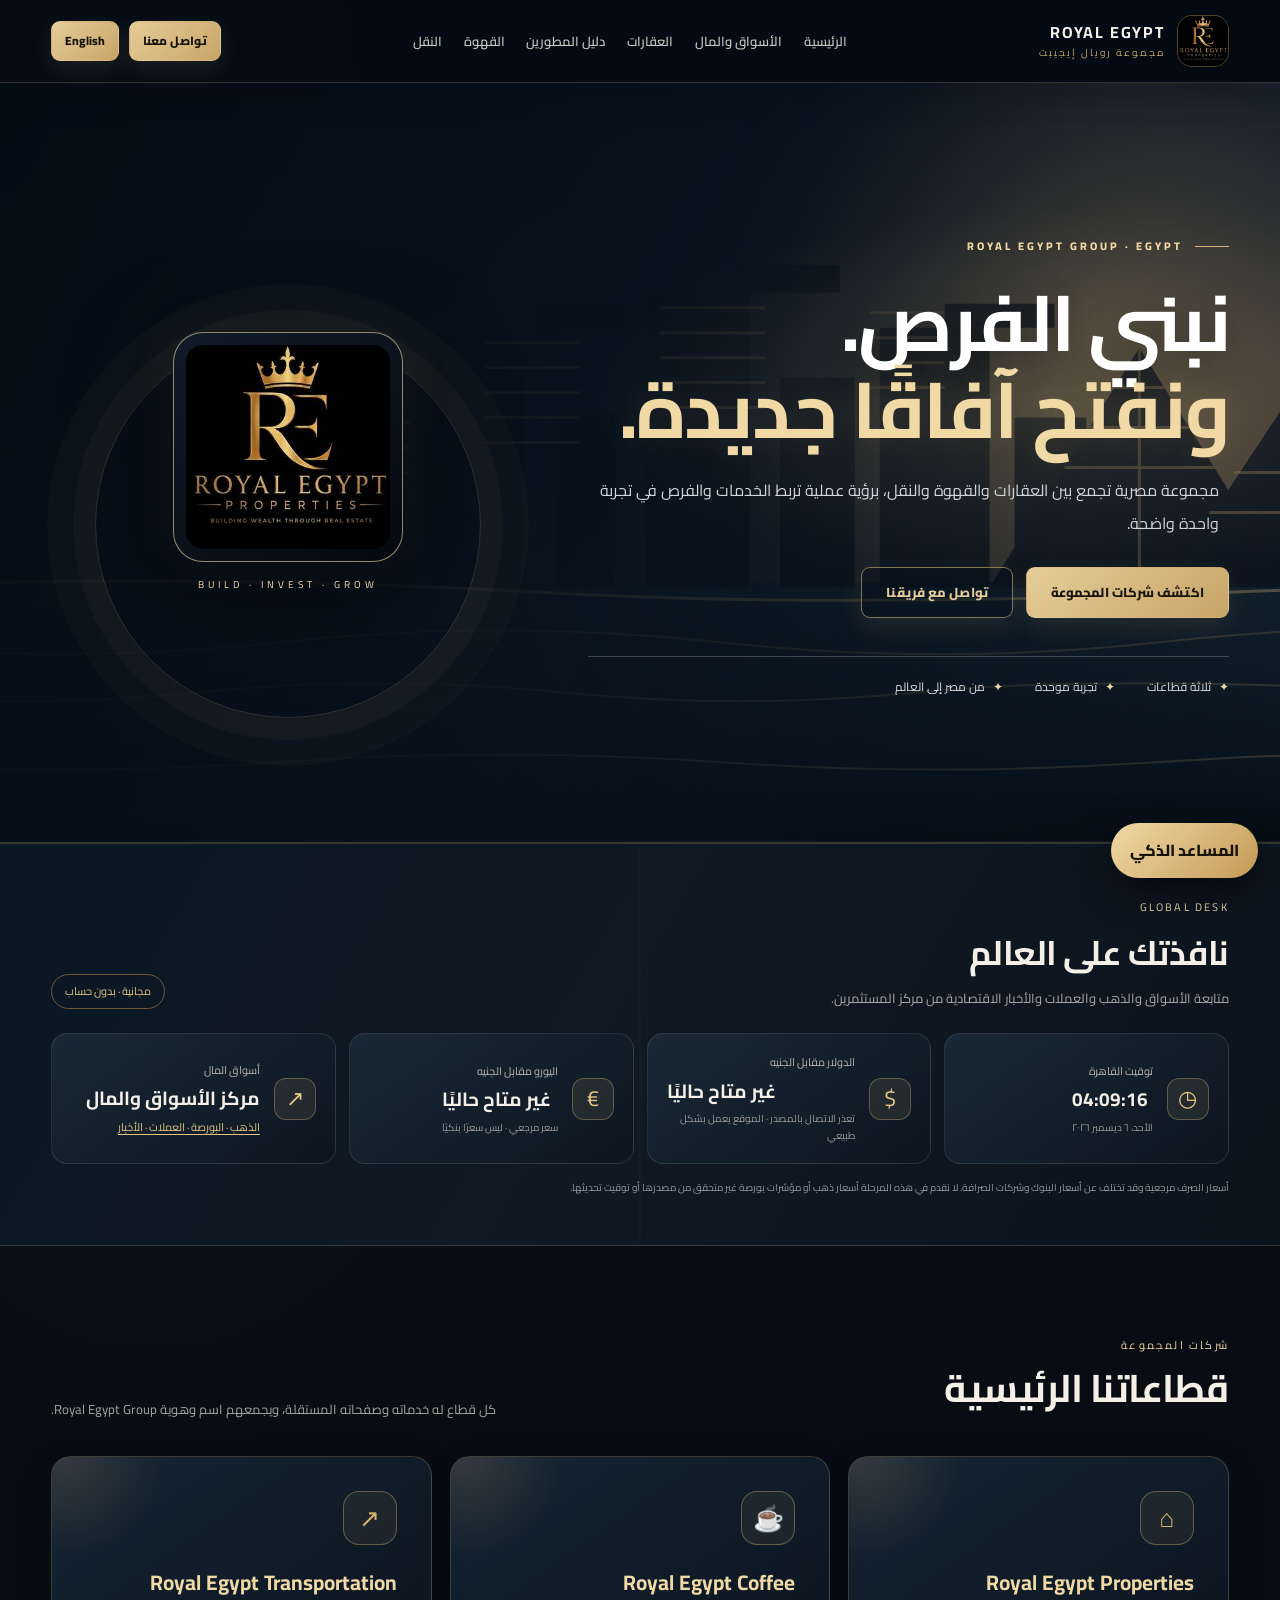
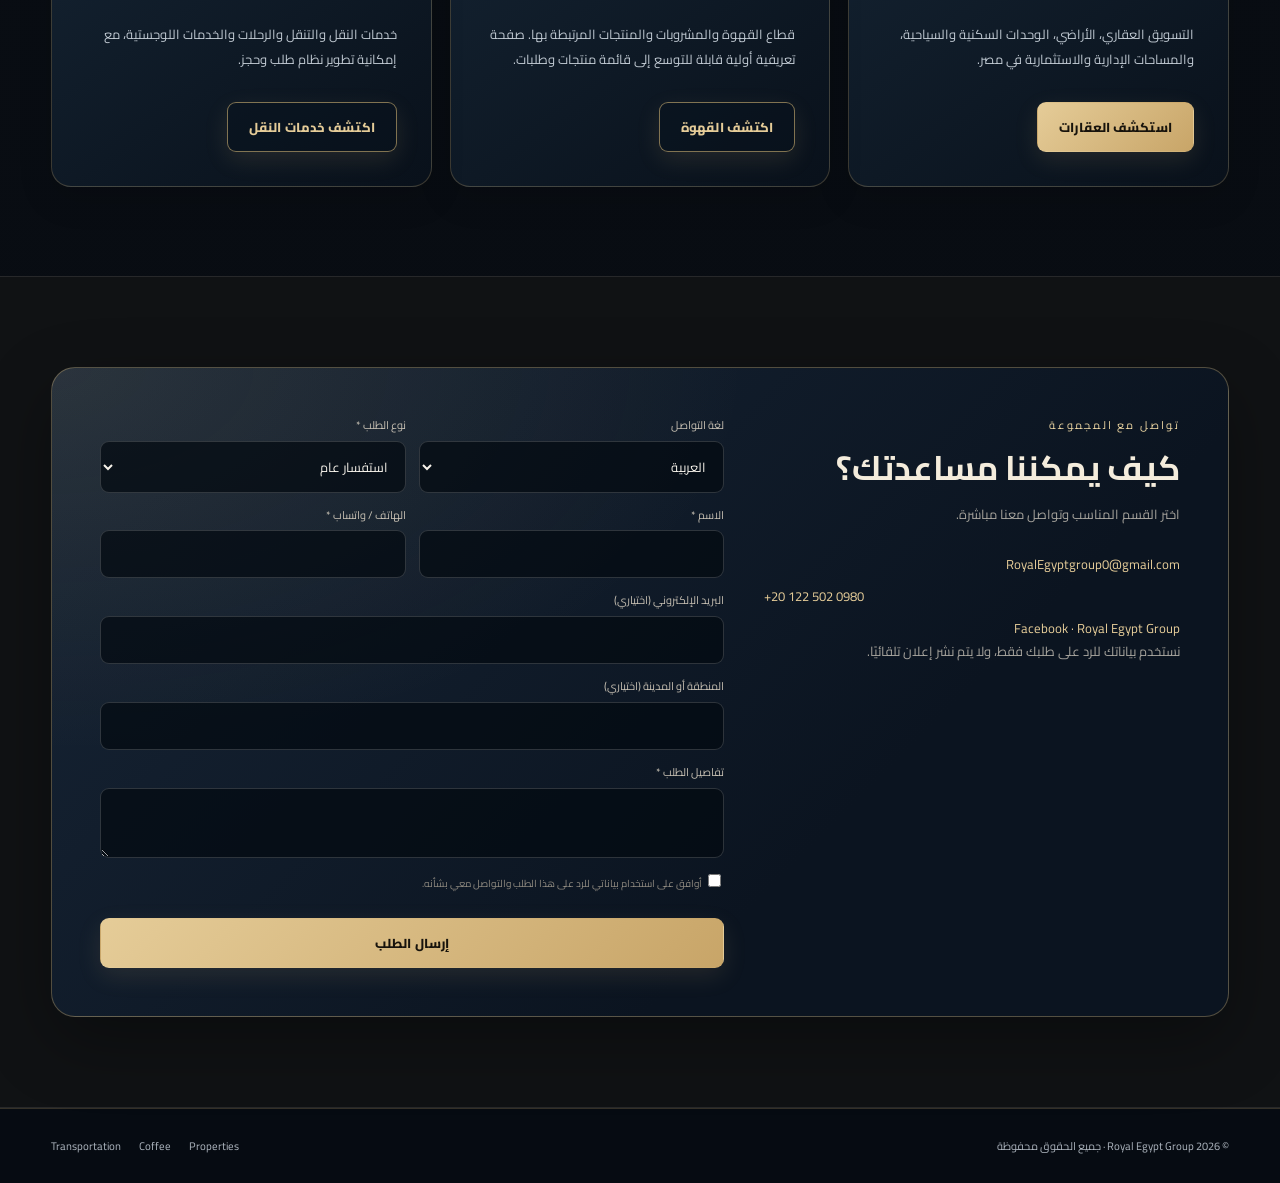
==== commit bd2124ae: "feat: apply premium responsive experience to live homepage" ====
--- a/index.html
+++ b/index.html
@@ -41,6 +41,7 @@
 @media(max-width:600px){.group-hero-premium{padding:58px 0;background-position:58% center}.group-hero-shade{background:linear-gradient(90deg,#07111ff2,#07111fcf 72%,#07111f99)}.group-hero-content{grid-template-columns:1fr}.group-hero-mark{display:none}.group-hero-premium h1{font-size:clamp(2.4rem,11vw,3.5rem)}.group-hero-premium p{font-size:14px}.global-strip-head{align-items:flex-start;flex-direction:column}.global-grid{grid-template-columns:1fr 1fr;gap:8px}.global-card{padding:12px;gap:9px}.global-icon{width:34px;height:34px;flex-basis:34px}.global-card strong{font-size:15px}}
 
 </style>
+<link rel="stylesheet" href="/assets/premium-experience.css">
 <!-- Cloudflare Web Analytics -->
 <script type='module' src='https://static.cloudflareinsights.com/beacon.min.js' data-cf-beacon='{"token": "1a7fde740f104fd38d3b68bcf31b417a"}'></script>
 <!-- End Cloudflare Web Analytics -->
--- a/assets/premium-experience.css
+++ b/assets/premium-experience.css
@@ -0,0 +1,216 @@
+/* Royal Egypt Group — premium public-site experience
+   Additive visual layer. Preserves existing page structure, APIs and forms. */
+:root{
+  --reg-navy:#07111d;
+  --reg-navy-2:#0b1928;
+  --reg-gold:#d8b878;
+  --reg-gold-bright:#f0d9a5;
+  --reg-paper:#f4f0e8;
+  --reg-muted:#b6bdc6;
+  --reg-line:rgba(216,184,120,.22);
+  --reg-shadow:0 24px 70px rgba(0,0,0,.32);
+}
+html{scroll-behavior:smooth}
+body{
+  background:
+    radial-gradient(ellipse at 12% 10%,rgba(40,67,91,.18),transparent 34%),
+    linear-gradient(180deg,#080e16 0%,#090d13 48%,#080c12 100%);
+}
+::selection{background:var(--reg-gold);color:#111}
+:focus-visible{outline:2px solid var(--reg-gold-bright);outline-offset:4px}
+.site-header{
+  background:rgba(5,12,20,.9);
+  border-bottom:1px solid var(--reg-line);
+  box-shadow:0 10px 35px rgba(0,0,0,.16);
+}
+.nav{min-height:82px}
+.brand img{
+  border-radius:15px;
+  box-shadow:0 8px 28px rgba(0,0,0,.28);
+}
+.brand-copy strong{letter-spacing:1.8px}
+.nav-links{gap:clamp(12px,1.7vw,25px);font-weight:600}
+.nav-links a{position:relative;padding-block:8px;transition:color .2s ease}
+.nav-links a:after{
+  content:"";position:absolute;inset-inline:0;bottom:0;height:1px;
+  background:var(--reg-gold);transform:scaleX(0);transform-origin:center;
+  transition:transform .22s ease
+}
+.nav-links a:hover:after,.nav-links a:focus-visible:after{transform:scaleX(1)}
+.btn{
+  border-radius:9px;
+  box-shadow:0 8px 24px rgba(216,184,120,.12);
+  letter-spacing:.1px;
+}
+.btn-outline{border-color:rgba(216,184,120,.58);background:rgba(7,17,29,.36)}
+.btn-outline:hover{background:rgba(216,184,120,.1)}
+.group-hero-premium{
+  min-height:min(760px,calc(100svh - 82px));
+  padding:clamp(72px,9vw,124px) 0;
+  background:
+    linear-gradient(115deg,rgba(5,13,22,.96) 0%,rgba(7,17,29,.9) 46%,rgba(7,17,29,.36) 100%),
+    url('/assets/group-hero.svg') center/cover no-repeat,
+    linear-gradient(135deg,#13273b,#090f18 62%,#1a1c1b);
+  border-bottom:1px solid var(--reg-line);
+}
+.group-hero-shade{
+  background:
+    radial-gradient(ellipse at 82% 42%,rgba(216,184,120,.15),transparent 31%),
+    linear-gradient(90deg,rgba(4,11,19,.18),rgba(4,11,19,.02));
+}
+.group-hero-content{gap:clamp(28px,5vw,76px)}
+.group-kicker{
+  display:inline-flex;align-items:center;gap:12px;
+  color:var(--reg-gold-bright);font-size:11px;font-weight:800;
+  letter-spacing:3px;text-transform:uppercase
+}
+.group-kicker:before{content:"";width:34px;height:1px;background:var(--reg-gold)}
+.group-hero-premium h1{
+  max-width:850px;margin:23px 0 20px;
+  font-size:clamp(42px,6.1vw,82px);
+  line-height:1.12;letter-spacing:-1.8px;
+  text-shadow:0 8px 35px rgba(0,0,0,.28)
+}
+.group-hero-premium h1 em{
+  color:var(--reg-gold-bright);
+  text-shadow:0 0 34px rgba(216,184,120,.12)
+}
+.group-hero-premium p{
+  max-width:620px;color:#d0d6dd;font-size:clamp(14px,1.25vw,17px);
+  line-height:2.05
+}
+.group-hero-premium .hero-actions{gap:13px}
+.group-hero-premium .hero-actions .btn{min-height:49px;padding-inline:24px}
+.group-proof{
+  gap:clamp(14px,2.5vw,32px);margin-top:38px;
+  color:#d7dce2;font-size:12px
+}
+.group-proof span:before{color:var(--reg-gold-bright)}
+.group-hero-mark{position:relative}
+.group-hero-mark:before{
+  content:"";position:absolute;width:clamp(230px,30vw,390px);aspect-ratio:1;
+  border:1px solid rgba(216,184,120,.2);border-radius:50%;
+  box-shadow:0 0 0 22px rgba(216,184,120,.035),0 0 0 48px rgba(216,184,120,.025);
+}
+.group-hero-mark img{
+  position:relative;width:clamp(150px,18vw,230px);height:auto;aspect-ratio:1;
+  padding:12px;border-radius:30px;border:1px solid rgba(240,217,165,.6);
+  background:linear-gradient(145deg,#101b28,#050a11);
+  box-shadow:0 30px 100px rgba(0,0,0,.52),0 0 50px rgba(216,184,120,.09)
+}
+.group-hero-mark span{
+  position:relative;font-size:10px;letter-spacing:4px;color:var(--reg-gold-bright)
+}
+.section{padding-block:clamp(64px,7vw,104px)}
+.section-head h2,.global-strip-head h2{
+  color:#f5f0e7;letter-spacing:-.5px
+}
+.section-head p{line-height:1.95}
+.section-kicker,.eyebrow{color:var(--reg-gold-bright);letter-spacing:2.2px}
+.division-grid{gap:18px}
+.division{
+  position:relative;isolation:isolate;overflow:hidden;
+  min-height:280px;padding:clamp(23px,2.7vw,34px);
+  border:1px solid rgba(216,184,120,.24);
+  border-radius:20px;
+  background:linear-gradient(145deg,rgba(22,38,54,.94),rgba(9,17,27,.98));
+  box-shadow:0 12px 34px rgba(0,0,0,.14);
+  transition:transform .25s ease,border-color .25s ease,box-shadow .25s ease
+}
+.division:before{
+  content:"";position:absolute;z-index:-1;width:210px;height:210px;
+  inset-inline-end:-92px;top:-105px;border-radius:50%;
+  background:radial-gradient(circle,rgba(216,184,120,.16),transparent 68%);
+  transition:transform .3s ease
+}
+.division:hover{
+  transform:translateY(-6px);border-color:rgba(240,217,165,.62);
+  box-shadow:0 22px 55px rgba(0,0,0,.28)
+}
+.division:hover:before{transform:scale(1.35)}
+.division .symbol{
+  width:54px;height:54px;display:grid;place-items:center;
+  border:1px solid rgba(216,184,120,.38);border-radius:16px;
+  background:rgba(216,184,120,.08);font-size:25px
+}
+.division h2{font-size:21px;color:var(--reg-gold-bright);margin:20px 0 8px}
+.division p{color:#c0c9d2;font-size:13px;line-height:1.95}
+.division .btn{margin-top:16px}
+.global-strip{
+  position:relative;overflow:hidden;
+  background:linear-gradient(120deg,#0b1725,#101923 52%,#0b131d);
+  border-block:1px solid var(--reg-line)
+}
+.global-strip:before{
+  content:"";position:absolute;inset:0;pointer-events:none;opacity:.25;
+  background:linear-gradient(90deg,transparent 49.9%,rgba(216,184,120,.12) 50%,transparent 50.1%)
+}
+.global-grid{position:relative}
+.global-card{
+  border-color:rgba(255,255,255,.1);
+  background:linear-gradient(145deg,rgba(28,43,58,.86),rgba(12,22,33,.94));
+  border-radius:16px;transition:transform .2s ease,border-color .2s ease
+}
+.global-card:hover{transform:translateY(-3px);border-color:rgba(216,184,120,.45)}
+.global-icon{background:rgba(216,184,120,.1);border-color:rgba(216,184,120,.35)}
+.global-card strong{color:#f5f0e7}
+.global-disclaimer{max-width:900px}
+.contact-panel{
+  position:relative;overflow:hidden;
+  background:
+    radial-gradient(ellipse at 0% 0%,rgba(216,184,120,.1),transparent 42%),
+    linear-gradient(135deg,#172536,#0b1420 68%);
+  border:1px solid rgba(216,184,120,.35);
+  border-radius:24px;box-shadow:var(--reg-shadow)
+}
+.contact-panel h2{color:#f4ecdc}
+.contact-panel p{line-height:1.95}
+.field input,.field select,.field textarea,.search-control{
+  background:rgba(4,10,17,.72);border-color:rgba(255,255,255,.16);
+  border-radius:9px;min-height:46px
+}
+.field input:focus,.field select:focus,.field textarea:focus,.search-control:focus{
+  border-color:var(--reg-gold-bright);box-shadow:0 0 0 3px rgba(216,184,120,.1)
+}
+.site-footer{
+  background:#060b12;border-top:1px solid var(--reg-line);
+  color:#aeb6bf
+}
+.footer-links a:hover{color:var(--reg-gold-bright)}
+.page-hero{
+  background:
+    radial-gradient(ellipse at 80% 0%,rgba(216,184,120,.13),transparent 38%),
+    linear-gradient(120deg,#0b1725,#0b1018 70%)
+}
+.feature-card,.property-card,.service-card{
+  border-color:rgba(216,184,120,.18);
+  box-shadow:0 12px 32px rgba(0,0,0,.13);
+  transition:transform .22s ease,border-color .22s ease,box-shadow .22s ease
+}
+.feature-card:hover,.property-card:hover,.service-card:hover{
+  transform:translateY(-4px);border-color:rgba(216,184,120,.48);
+  box-shadow:0 20px 48px rgba(0,0,0,.24)
+}
+.property-visual{background-color:#152333}
+.assistant-launch{background:linear-gradient(135deg,#f0d9a5,#c49a56)}
+.assistant-panel{backdrop-filter:blur(18px)}
+@media(max-width:850px){
+  .group-hero-premium{min-height:unset}
+  .group-hero-content{grid-template-columns:1fr .55fr}
+  .group-hero-premium h1{font-size:clamp(39px,6vw,60px)}
+}
+@media(max-width:650px){
+  .nav{height:70px}
+  .group-hero-premium{padding:62px 0 56px;background-position:58% center}
+  .group-hero-content{grid-template-columns:1fr}
+  .group-hero-mark{display:none}
+  .group-hero-premium h1{font-size:clamp(39px,10.5vw,54px);letter-spacing:-1px}
+  .group-hero-premium p{font-size:14px;line-height:1.95}
+  .group-proof{gap:11px 17px;font-size:10px}
+  .division{min-height:unset}
+  .section{padding-block:58px}
+  .contact-panel{border-radius:18px}
+}
+@media(prefers-reduced-motion:reduce){
+  *,*:before,*:after{scroll-behavior:auto!important;transition:none!important;animation:none!important}
+}
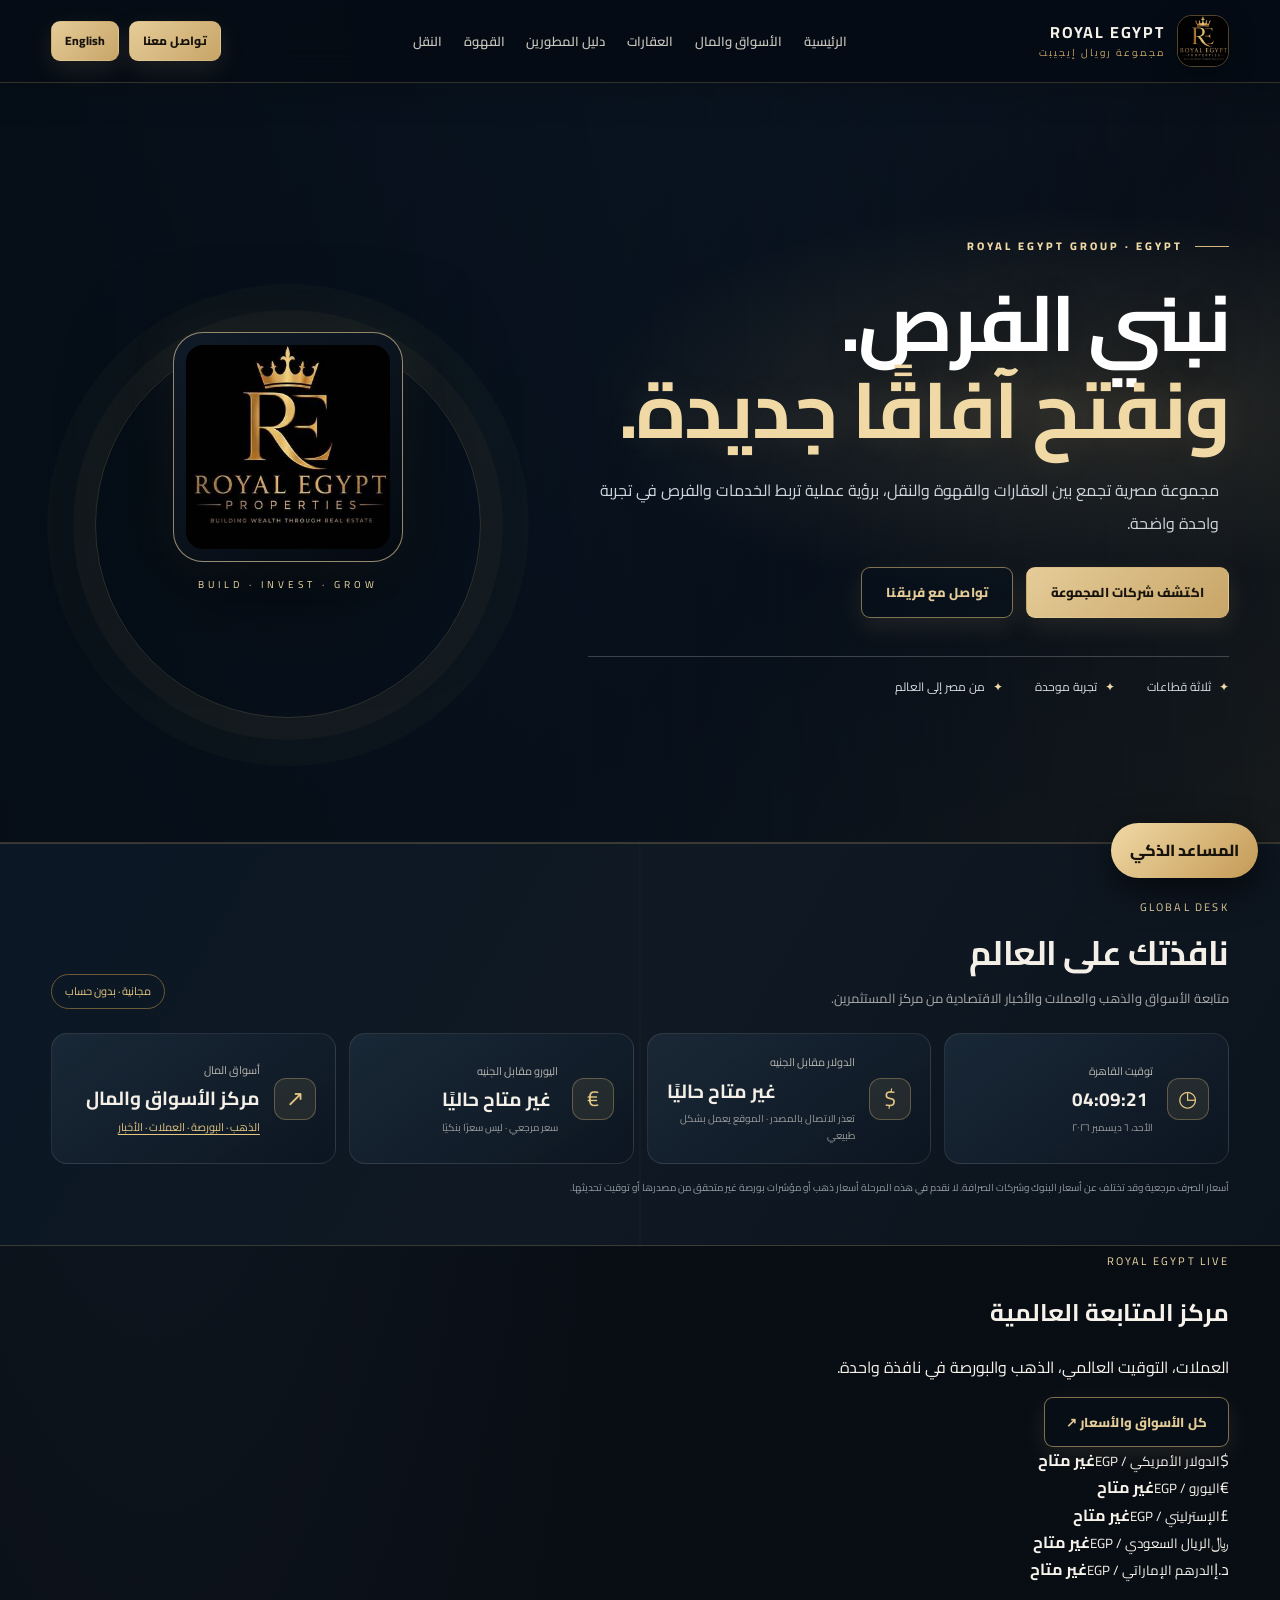
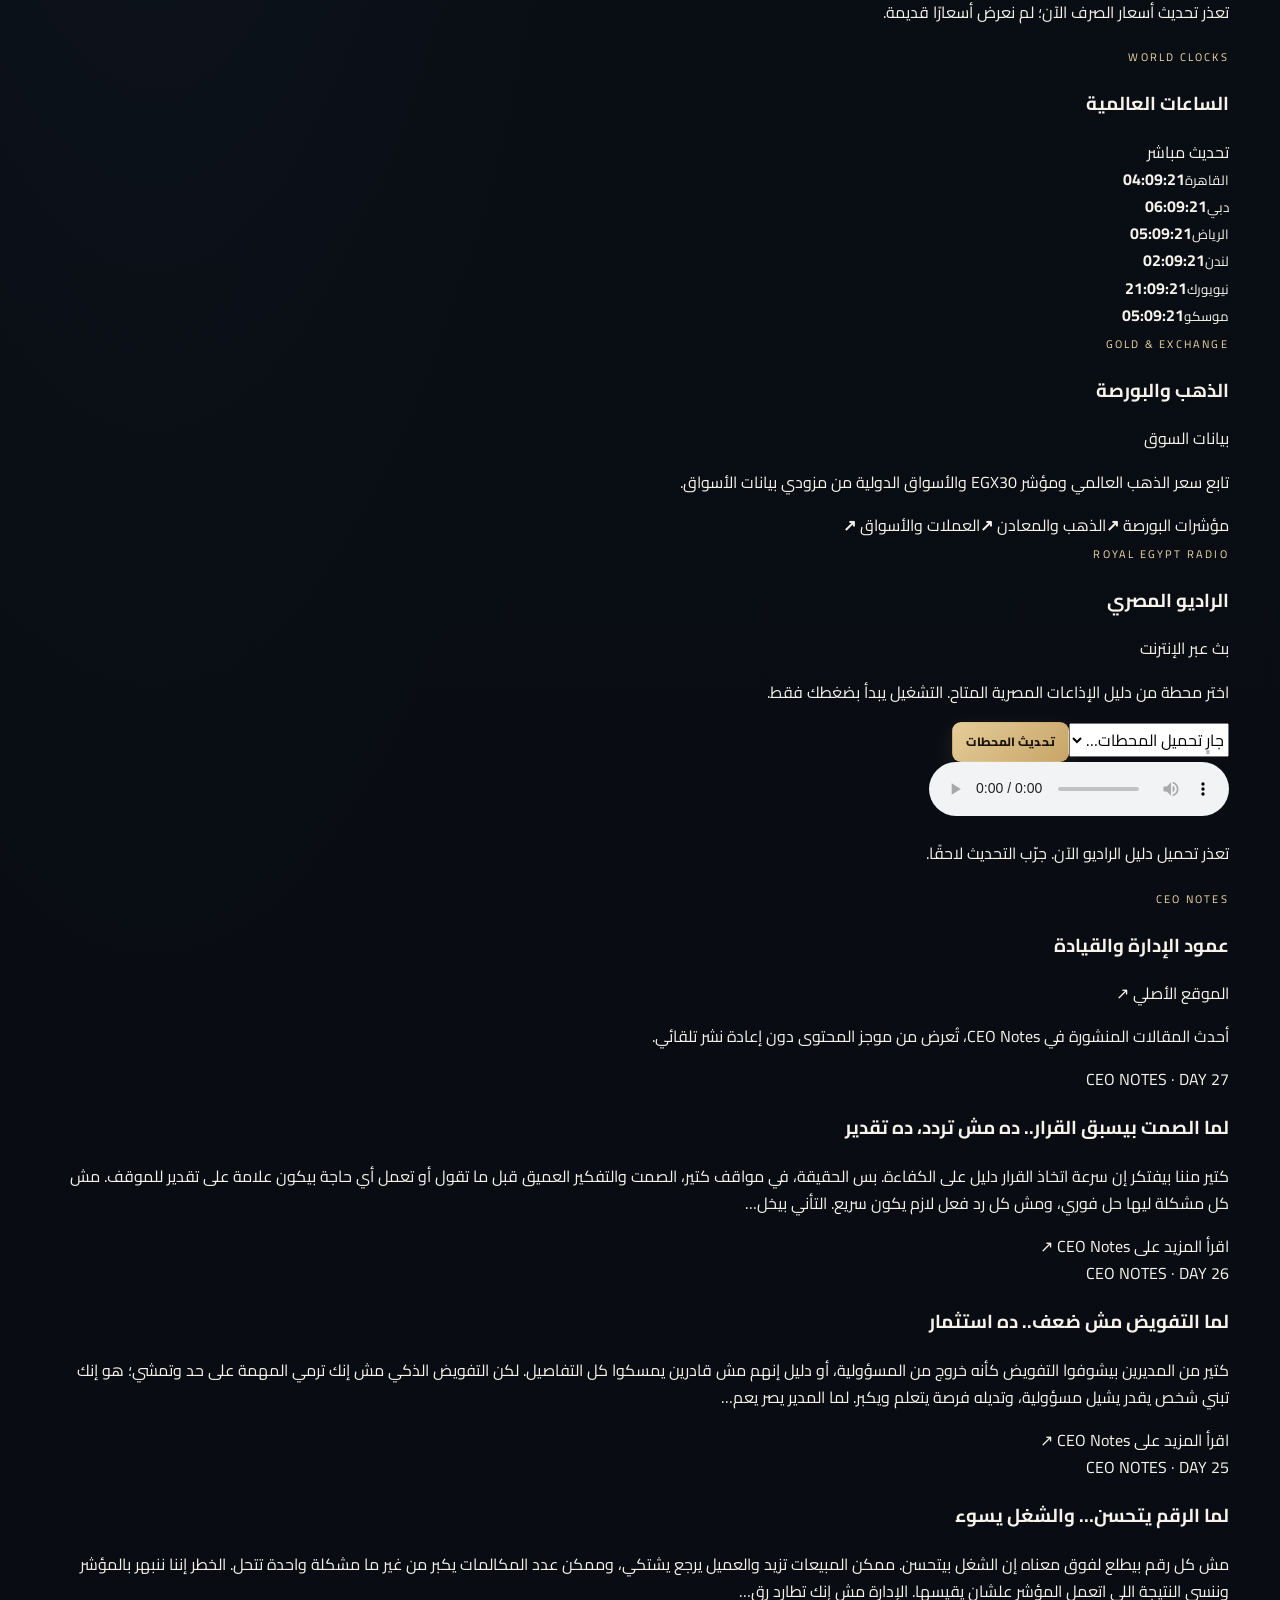
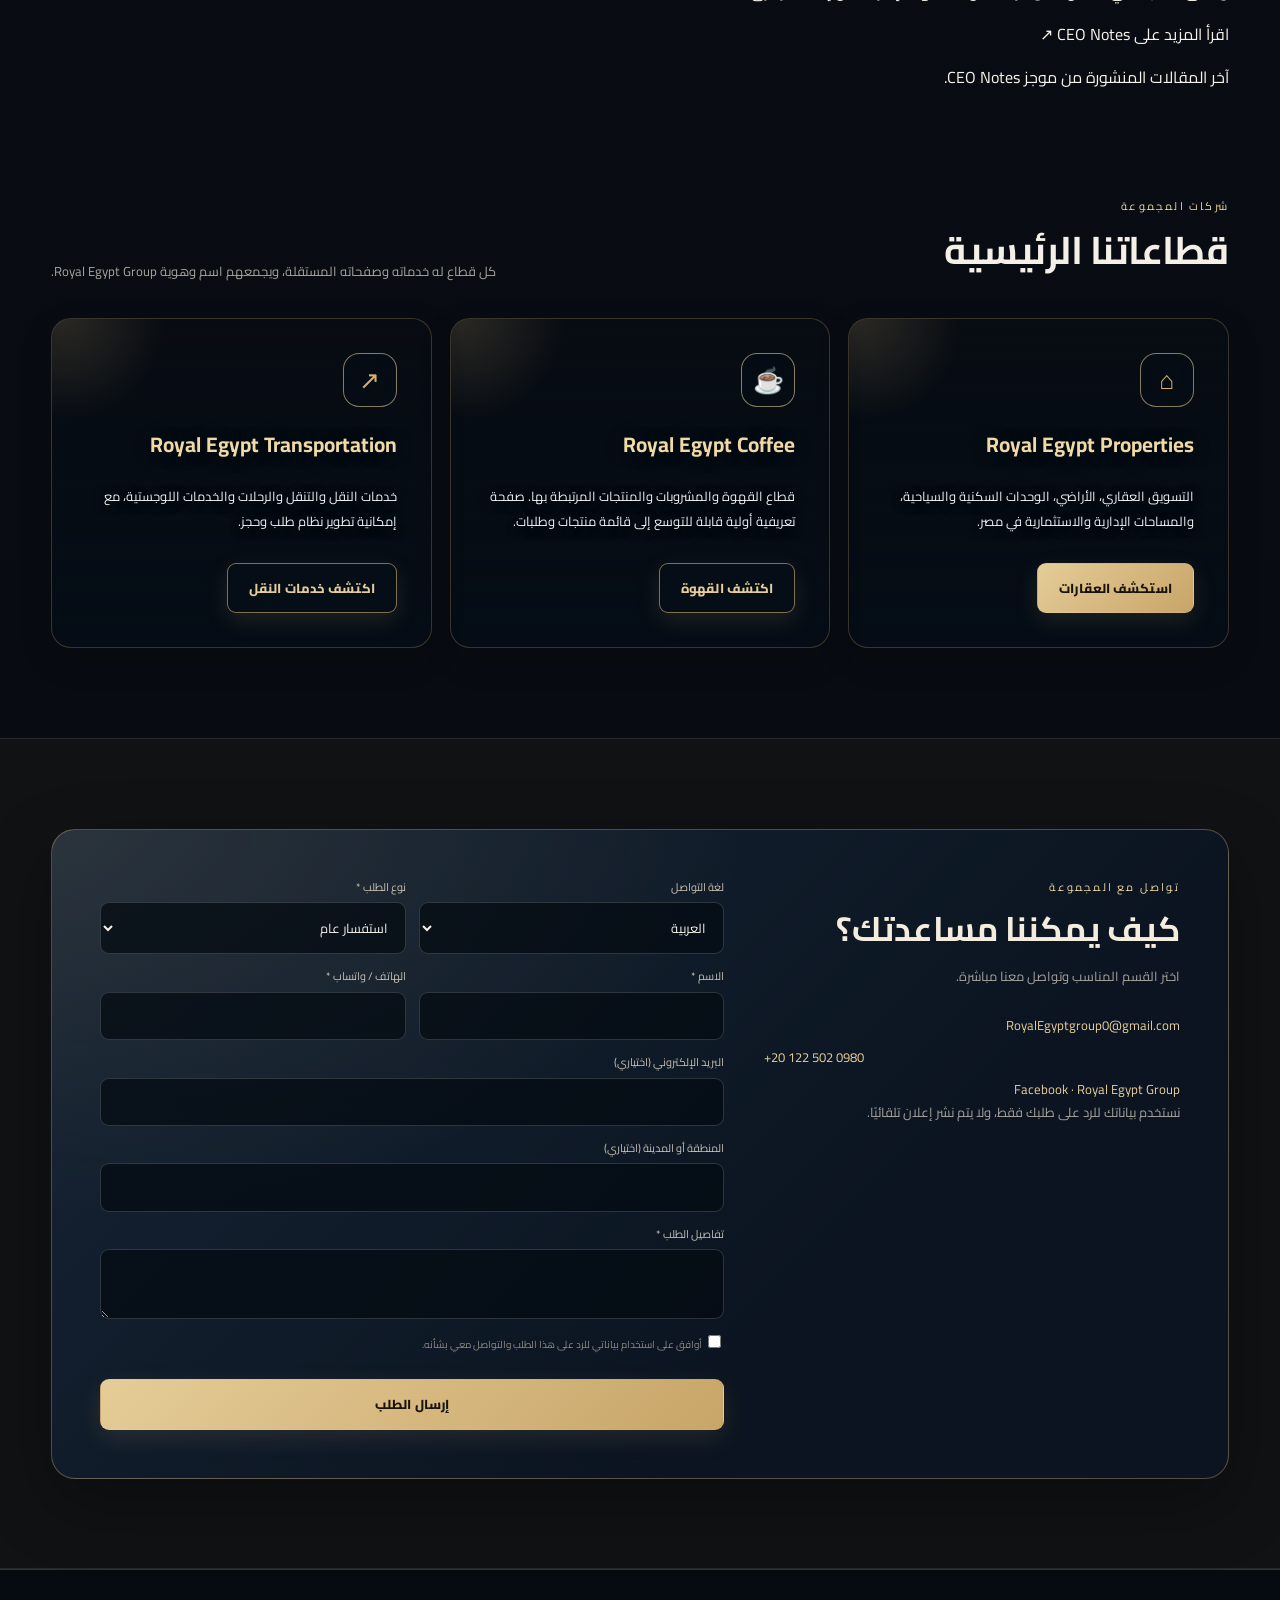
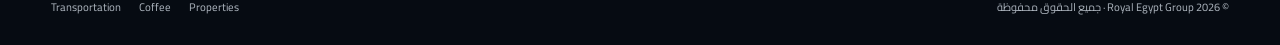
==== commit e39c411b: "Add Royal Egypt Live dashboard, radio and CEO Notes column" ====
--- a/index.html
+++ b/index.html
@@ -55,6 +55,48 @@
 <main>
 <section class="group-hero group-hero-premium"><div class="group-hero-shade"></div><div class="wrap group-hero-content"><div class="group-hero-copy"><span class="group-kicker">ROYAL EGYPT GROUP · EGYPT</span><h1><span data-g-i="hero">نبني الفرص.</span><br><em data-g-i="hero2">ونفتح آفاقًا جديدة.</em></h1><p data-g-i="intro">مجموعة مصرية تجمع بين العقارات والقهوة والنقل، برؤية عملية تربط الخدمات والفرص في تجربة واحدة واضحة.</p><div class="hero-actions"><a class="btn" href="#divisions" data-g-i="discover">اكتشف شركات المجموعة</a><a class="btn btn-outline" href="#contact" data-g-i="talk">تواصل مع فريقنا</a></div><div class="group-proof"><span data-g-i="sectors">ثلاثة قطاعات</span><span data-g-i="experience">تجربة موحدة</span><span data-g-i="world">من مصر إلى العالم</span></div></div><div class="group-hero-mark"><img src="/royal-logo.jpg" alt="الشعار الرسمي لمجموعة رويال إيجيبت" loading="eager"><span>BUILD · INVEST · GROW</span></div></div></section>
 <section class="global-strip" aria-label="معلومات عالمية"><div class="wrap"><div class="global-strip-head"><div><span class="section-kicker">GLOBAL DESK</span><h2 data-g-i="global">نافذتك على العالم</h2><p data-g-i="globalDesc">متابعة الأسواق والذهب والعملات والأخبار الاقتصادية من مركز المستثمرين.</p></div><span class="free-note" data-g-i="free">مجانية · بدون حساب</span></div><div class="global-grid"><article class="global-card"><span class="global-icon">◷</span><div><small data-g-i="cairo">توقيت القاهرة</small><strong id="cairoClock">--:--:--</strong><span id="cairoDate">جارٍ التحميل</span></div></article><article class="global-card"><span class="global-icon">$</span><div><small data-g-i="usd">الدولار مقابل الجنيه</small><strong id="usdEgp">جارٍ التحديث</strong><span id="fxUpdated">سعر مرجعي · Frankfurter</span></div></article><article class="global-card"><span class="global-icon">€</span><div><small data-g-i="eur">اليورو مقابل الجنيه</small><strong id="eurEgp">جارٍ التحديث</strong><span>سعر مرجعي · ليس سعرًا بنكيًا</span></div></article><article class="global-card global-card-link"><span class="global-icon">↗</span><div><small>أسواق المال</small><strong data-g-i="marketCenter">مركز الأسواق والمال</strong><a href="/markets" data-g-i="marketLink">الذهب · البورصة · العملات · الأخبار</a></div></article></div><p class="global-disclaimer" id="market-note">أسعار الصرف مرجعية وقد تختلف عن أسعار البنوك وشركات الصرافة. لا نقدم في هذه المرحلة أسعار ذهب أو مؤشرات بورصة غير متحقق من مصدرها أو توقيت تحديثها.</p></div></section>
+
+<section class="live-desk-section" id="live-desk">
+ <div class="wrap">
+  <div class="live-desk-heading"><div><span class="section-kicker">ROYAL EGYPT LIVE</span><h2>مركز المتابعة العالمية</h2><p>العملات، التوقيت العالمي، الذهب والبورصة في نافذة واحدة.</p></div><a class="btn btn-outline" href="/markets">كل الأسواق والأسعار ↗</a></div>
+  <div class="live-fx-grid">
+   <article class="live-data-card"><span class="live-data-icon">$</span><small>الدولار الأمريكي / EGP</small><strong id="liveUsdEgp">--</strong></article>
+   <article class="live-data-card"><span class="live-data-icon">€</span><small>اليورو / EGP</small><strong id="liveEurEgp">--</strong></article>
+   <article class="live-data-card"><span class="live-data-icon">£</span><small>الإسترليني / EGP</small><strong id="liveGbpEgp">--</strong></article>
+   <article class="live-data-card"><span class="live-data-icon">﷼</span><small>الريال السعودي / EGP</small><strong id="liveSarEgp">--</strong></article>
+   <article class="live-data-card"><span class="live-data-icon">د.إ</span><small>الدرهم الإماراتي / EGP</small><strong id="liveAedEgp">--</strong></article>
+  </div>
+  <p class="live-data-note" id="liveFxNote">جارٍ تحميل أسعار الصرف المرجعية…</p>
+  <div class="live-subgrid">
+   <article class="live-panel">
+    <div class="live-panel-head"><div><span class="section-kicker">WORLD CLOCKS</span><h3>الساعات العالمية</h3></div><span class="live-chip">تحديث مباشر</span></div>
+    <div class="live-clock-grid">
+     <div><small>القاهرة</small><strong id="worldCairo">--:--:--</strong></div><div><small>دبي</small><strong id="worldDubai">--:--:--</strong></div><div><small>الرياض</small><strong id="worldRiyadh">--:--:--</strong></div><div><small>لندن</small><strong id="worldLondon">--:--:--</strong></div><div><small>نيويورك</small><strong id="worldNewYork">--:--:--</strong></div><div><small>موسكو</small><strong id="worldMoscow">--:--:--</strong></div>
+    </div>
+   </article>
+   <article class="live-panel live-market-panel">
+    <div class="live-panel-head"><div><span class="section-kicker">GOLD & EXCHANGE</span><h3>الذهب والبورصة</h3></div><span class="live-chip">بيانات السوق</span></div>
+    <p>تابع سعر الذهب العالمي ومؤشر EGX30 والأسواق الدولية من مزودي بيانات الأسواق.</p>
+    <div class="live-market-links"><a href="/markets#indices">مؤشرات البورصة <b>↗</b></a><a href="/markets">الذهب والمعادن <b>↗</b></a><a href="/markets">العملات والأسواق <b>↗</b></a></div>
+   </article>
+  </div>
+  <div class="live-subgrid live-media-grid">
+   <article class="live-panel radio-panel">
+    <div class="live-panel-head"><div><span class="section-kicker">ROYAL EGYPT RADIO</span><h3>الراديو المصري</h3></div><span class="live-chip">بث عبر الإنترنت</span></div>
+    <p>اختر محطة من دليل الإذاعات المصرية المتاح. التشغيل يبدأ بضغطك فقط.</p>
+    <div class="radio-controls"><select id="radioStations" aria-label="اختر محطة إذاعية"><option>جارٍ تحميل المحطات…</option></select><button class="btn btn-small" id="radioRefresh" type="button">تحديث المحطات</button></div>
+    <audio id="radioAudio" controls preload="none" aria-label="مشغل الراديو"></audio>
+    <p class="live-data-note" id="radioStatus" role="status">جارٍ الاتصال بدليل المحطات…</p>
+   </article>
+   <article class="live-panel ceo-notes-panel">
+    <div class="live-panel-head"><div><span class="section-kicker">CEO NOTES</span><h3>عمود الإدارة والقيادة</h3></div><a class="live-chip" href="https://ceo-notes.pages.dev/" target="_blank" rel="noopener noreferrer">الموقع الأصلي ↗</a></div>
+    <p>أحدث المقالات المنشورة في CEO Notes، تُعرض من موجز المحتوى دون إعادة نشر تلقائي.</p>
+    <div id="ceoNotesFeed" class="ceo-notes-feed"><p>جارٍ تحميل أحدث المقالات…</p></div>
+    <p class="live-data-note" id="ceoNotesStatus" role="status"></p>
+   </article>
+  </div>
+ </div>
+</section>
 <section class="section" id="divisions"><div class="wrap"><div class="section-head"><div><div class="section-kicker" data-g-i="divisions">شركات المجموعة</div><h2 data-g-i="mainSectors">قطاعاتنا الرئيسية</h2></div><p>كل قطاع له خدماته وصفحاته المستقلة، ويجمعهم اسم وهوية Royal Egypt Group.</p></div>
 <div class="division-grid">
 <article class="division"><div class="symbol">⌂</div><h2>Royal Egypt Properties</h2><p data-g-i="propDesc">التسويق العقاري، الأراضي، الوحدات السكنية والسياحية، والمساحات الإدارية والاستثمارية في مصر.</p><a class="btn" href="/properties" data-g-i="exploreProp">استكشف العقارات</a></article>
@@ -76,4 +118,4 @@
 loadRates();
 })();
 </script>
-<script src="/assets/group-languages.js" defer></script><script src="/assets/site-enhancements.js" defer></script><script src="/assets/contact-intake.js" defer></script></body></html>
+<script src="/assets/live-desk.js" defer></script><script src="/assets/group-languages.js" defer></script><script src="/assets/site-enhancements.js" defer></script><script src="/assets/contact-intake.js" defer></script></body></html>
--- a/assets/premium-experience.css
+++ b/assets/premium-experience.css
@@ -213,4 +213,90 @@
 }
 @media(prefers-reduced-motion:reduce){
   *,*:before,*:after{scroll-behavior:auto!important;transition:none!important;animation:none!important}
-}+}
+
+/* Bright editorial photography — remote Unsplash image CDN.
+   Images are decorative; all essential content remains readable without them. */
+.group-hero-premium{
+  background:
+    linear-gradient(90deg,rgba(5,13,22,.94) 0%,rgba(7,17,29,.78) 44%,rgba(7,17,29,.18) 100%),
+    url('https://images.unsplash.com/photo-1533105079780-92b9be482077?auto=format&fit=crop&w=2200&q=85') center 48%/cover no-repeat,
+    linear-gradient(135deg,#13273b,#090f18 62%,#1a1c1b);
+}
+.division{
+  min-height:320px;
+  justify-content:flex-end;
+  background-size:cover;
+  background-position:center;
+}
+.division:nth-child(1){
+  background-image:linear-gradient(180deg,rgba(5,13,22,.08) 0%,rgba(5,13,22,.52) 38%,rgba(5,13,22,.97) 100%),url('https://images.unsplash.com/photo-1600585154340-be6161a56a0c?auto=format&fit=crop&w=1000&q=82');
+}
+.division:nth-child(2){
+  background-image:linear-gradient(180deg,rgba(5,13,22,.04) 0%,rgba(5,13,22,.48) 38%,rgba(5,13,22,.97) 100%),url('https://images.unsplash.com/photo-1495474472287-4d71bcdd2085?auto=format&fit=crop&w=1000&q=82');
+}
+.division:nth-child(3){
+  background-image:linear-gradient(180deg,rgba(5,13,22,.04) 0%,rgba(5,13,22,.48) 38%,rgba(5,13,22,.97) 100%),url('https://images.unsplash.com/photo-1549317661-bd32c8ce0db2?auto=format&fit=crop&w=1000&q=82');
+}
+.division .symbol{
+  background:rgba(5,13,22,.66);
+  border-color:rgba(240,217,165,.55);
+  backdrop-filter:blur(8px);
+}
+.division h2,.division p,.division .symbol,.division .btn{position:relative;z-index:1}
+.division h2{ text-shadow:0 2px 18px rgba(0,0,0,.45) }
+.division p{color:#f0f2f4;text-shadow:0 2px 12px rgba(0,0,0,.65)}
+.division:before{z-index:0;pointer-events:none}
+.branch-hero{
+  min-height:440px;
+  display:flex;
+  align-items:center;
+  position:relative;
+  isolation:isolate;
+  overflow:hidden;
+  background-position:center 48% !important;
+  background-size:cover !important;
+}
+:is(body.page-coffee,body.page-transportation) .branch-hero:after{
+  content:"";
+  position:absolute;
+  inset:0;
+  z-index:-1;
+  background:linear-gradient(90deg,rgba(5,13,22,.91),rgba(5,13,22,.66) 54%,rgba(5,13,22,.24));
+  pointer-events:none;
+}
+:is(body.page-coffee,body.page-transportation) .branch-hero .wrap{position:relative;z-index:1}
+:is(body.page-coffee,body.page-transportation) .branch-hero h1,
+:is(body.page-coffee,body.page-transportation) .branch-hero p,
+:is(body.page-coffee,body.page-transportation) .branch-hero .eyebrow{ text-shadow:0 2px 18px rgba(0,0,0,.48) }
+:is(body.page-coffee,body.page-transportation) .branch-hero h1{color:#fff}
+:is(body.page-coffee,body.page-transportation) .branch-hero p{color:#f0f3f6}
+:is(body.page-coffee,body.page-transportation) .branch-hero .eyebrow{color:var(--reg-gold-bright)}
+:is(body.page-coffee,body.page-transportation) .coming{
+  background:linear-gradient(145deg,rgba(25,42,58,.96),rgba(9,17,27,.98));
+  border-color:rgba(216,184,120,.34);
+  box-shadow:var(--reg-shadow);
+}
+:is(body.page-coffee,body.page-transportation) .coming h2{color:#f4ecdc}
+:is(body.page-coffee,body.page-transportation) .coming p{color:#cbd3dc;line-height:1.95}
+@media(max-width:650px){
+  .group-hero-premium{
+    background:
+      linear-gradient(90deg,rgba(5,13,22,.91),rgba(5,13,22,.70)),
+      url('https://images.unsplash.com/photo-1533105079780-92b9be482077?auto=format&fit=crop&w=1100&q=80') 56% center/cover no-repeat;
+  }
+  .division{min-height:290px}
+  .branch-hero{min-height:390px;padding:72px 0}
+}
+
+/* Distinct photography for the two branch landing pages. */
+.page-coffee .branch-hero{
+  background:
+    linear-gradient(90deg,rgba(5,13,22,.92),rgba(5,13,22,.62) 56%,rgba(5,13,22,.2)),
+    url('https://images.unsplash.com/photo-1495474472287-4d71bcdd2085?auto=format&fit=crop&w=1800&q=84') center 48%/cover no-repeat !important;
+}
+.page-transportation .branch-hero{
+  background:
+    linear-gradient(90deg,rgba(5,13,22,.92),rgba(5,13,22,.62) 56%,rgba(5,13,22,.2)),
+    url('https://images.unsplash.com/photo-1549317661-bd32c8ce0db2?auto=format&fit=crop&w=1800&q=84') center 54%/cover no-repeat !important;
+}
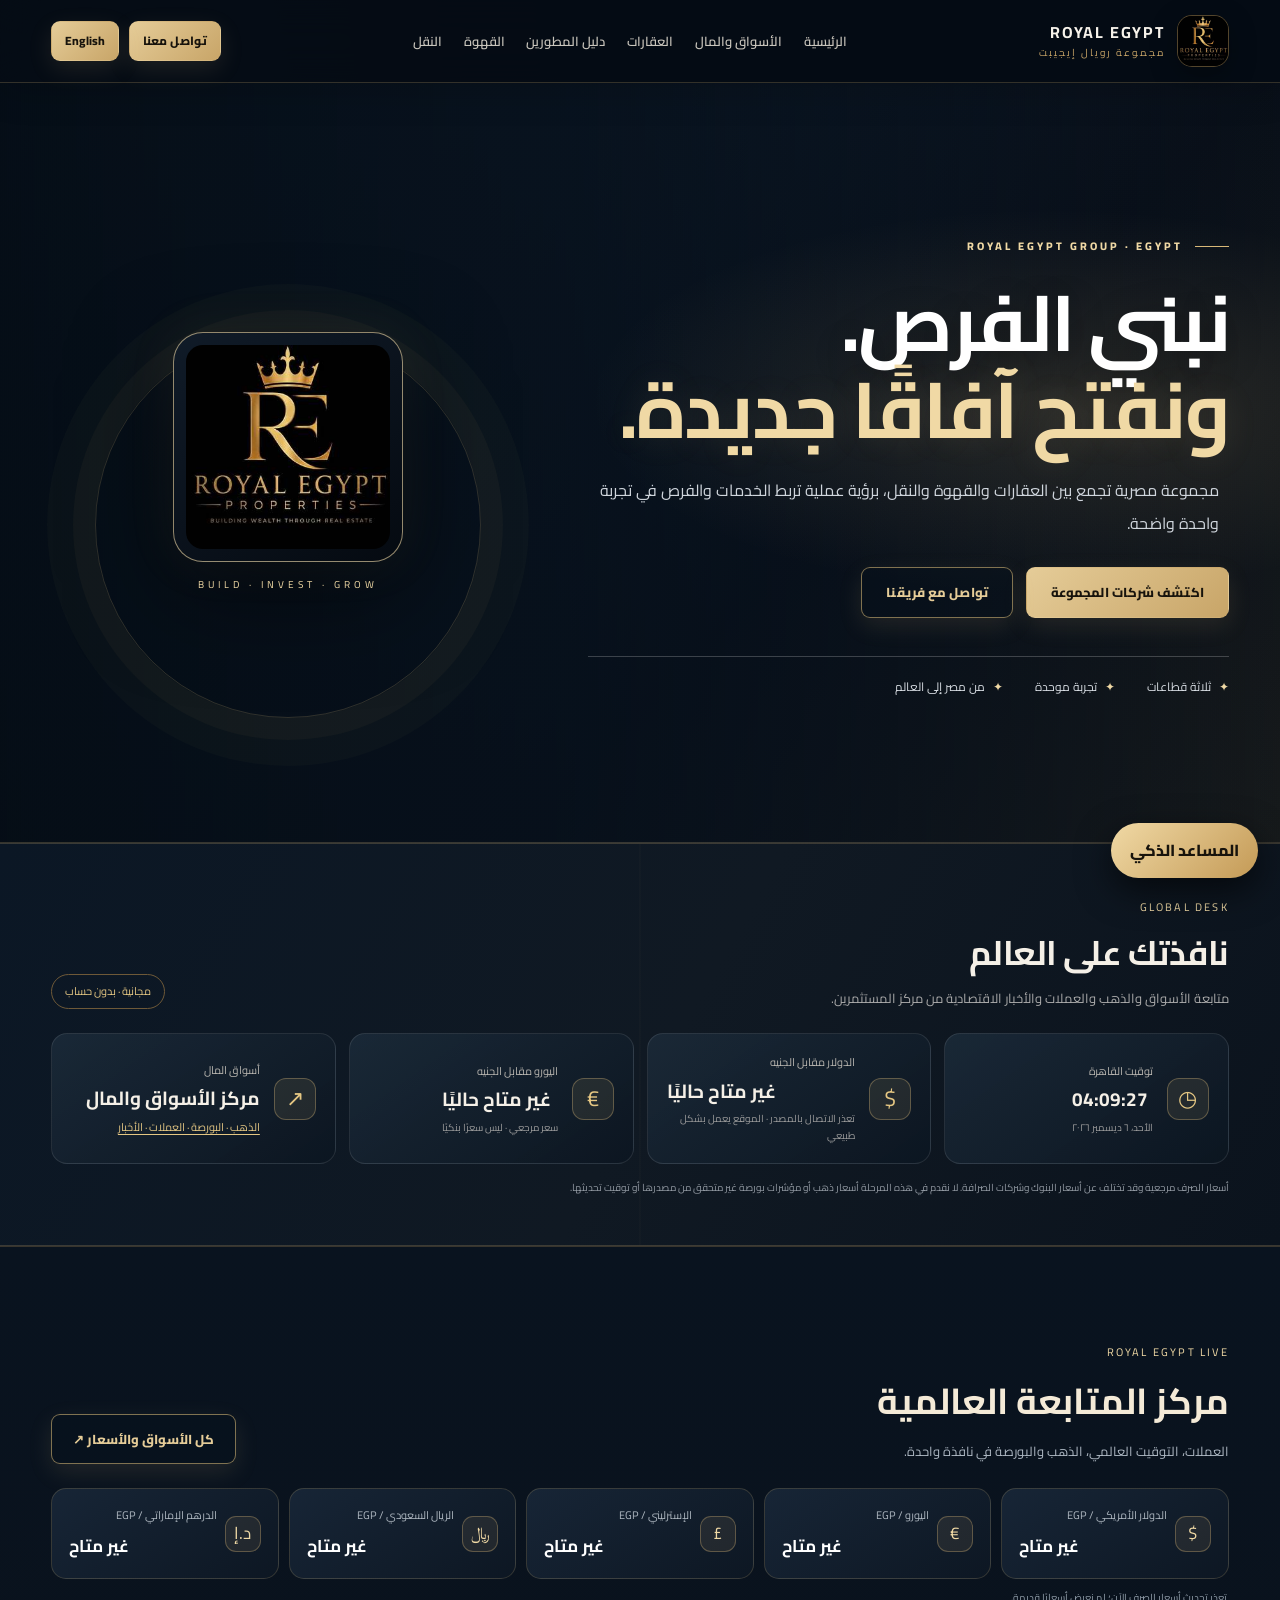
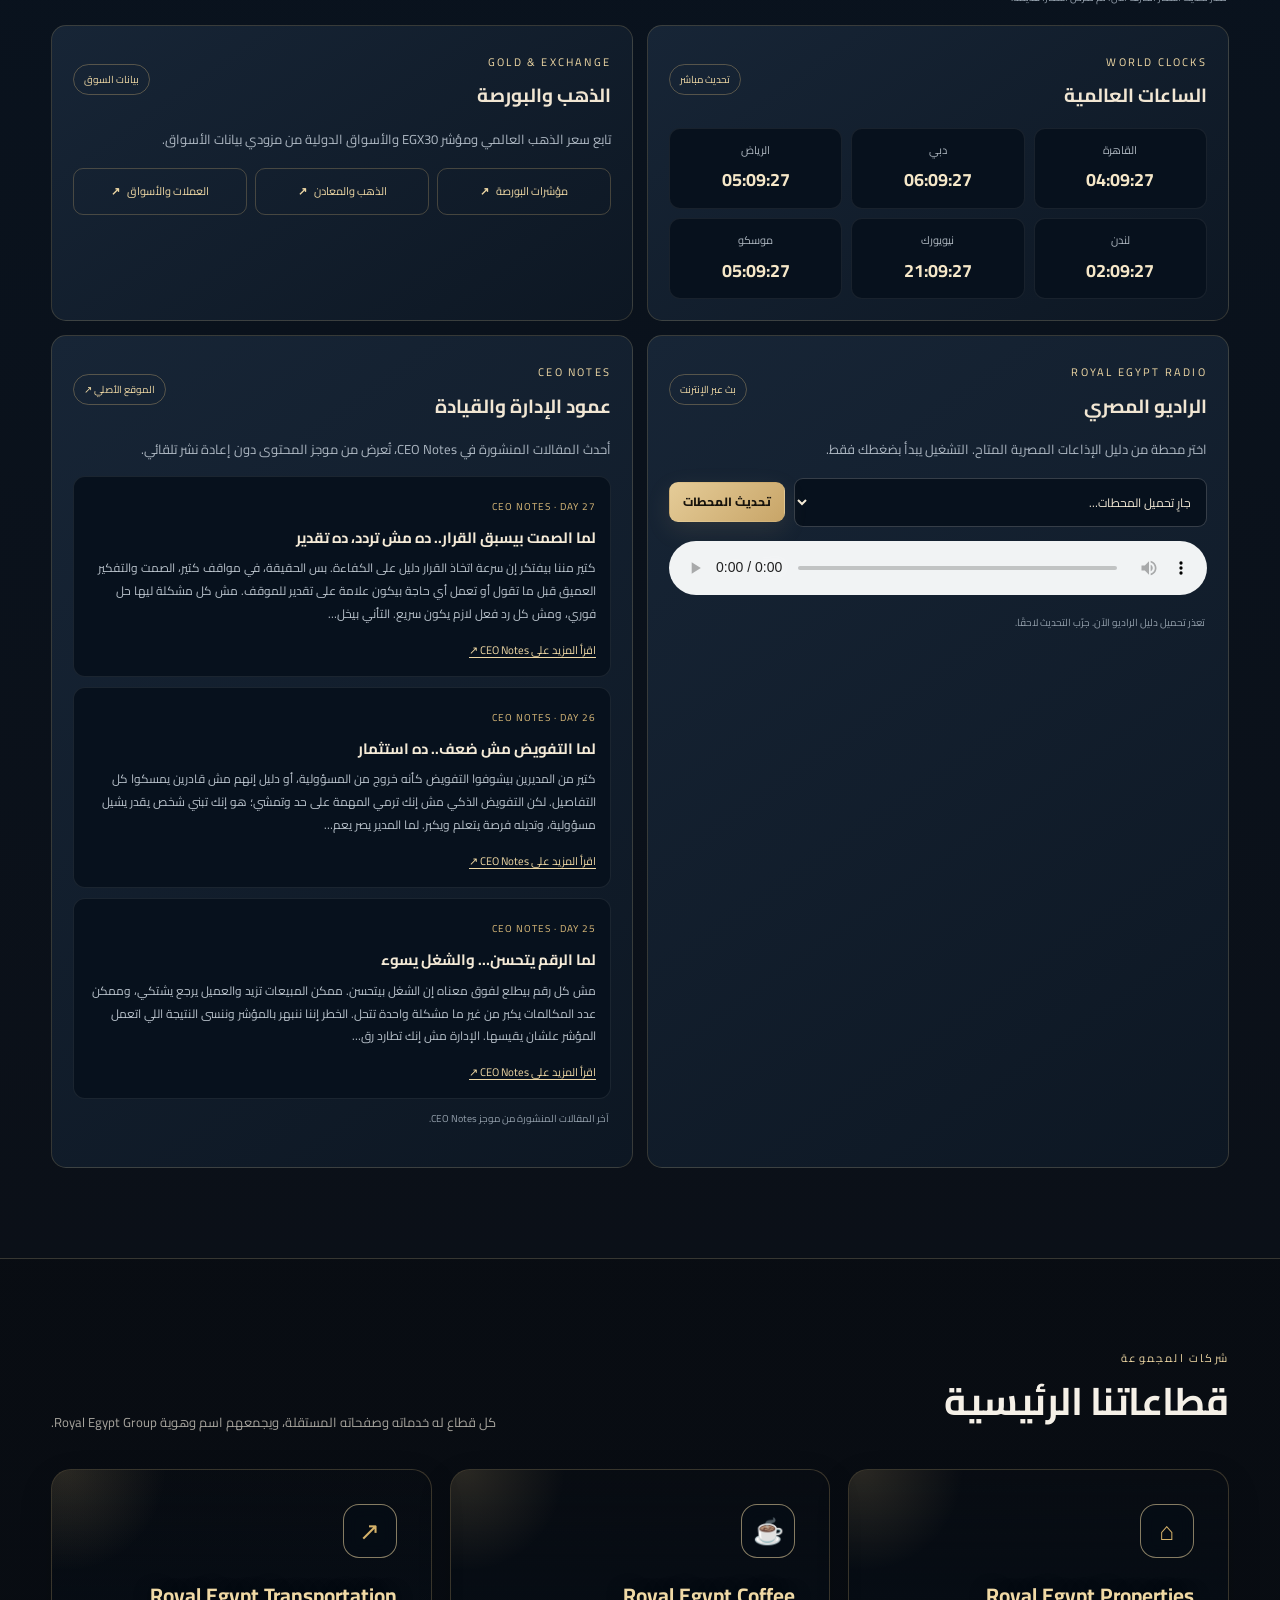
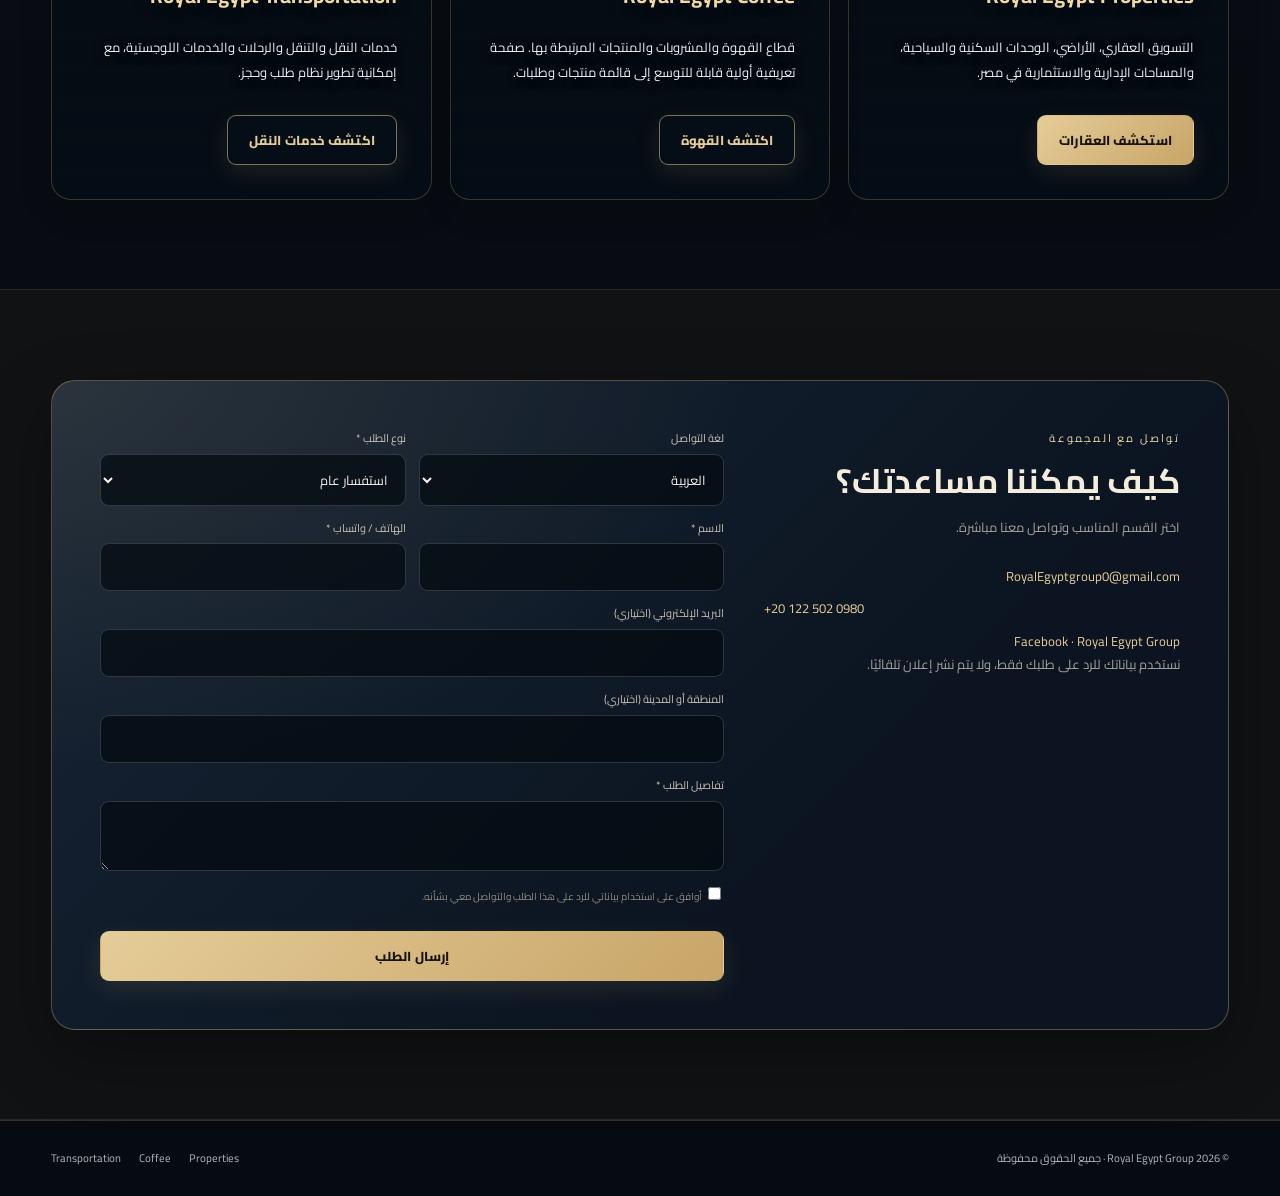
==== commit b105fe21: "Load live desk responsive stylesheet" ====
--- a/index.html
+++ b/index.html
@@ -41,7 +41,7 @@
 @media(max-width:600px){.group-hero-premium{padding:58px 0;background-position:58% center}.group-hero-shade{background:linear-gradient(90deg,#07111ff2,#07111fcf 72%,#07111f99)}.group-hero-content{grid-template-columns:1fr}.group-hero-mark{display:none}.group-hero-premium h1{font-size:clamp(2.4rem,11vw,3.5rem)}.group-hero-premium p{font-size:14px}.global-strip-head{align-items:flex-start;flex-direction:column}.global-grid{grid-template-columns:1fr 1fr;gap:8px}.global-card{padding:12px;gap:9px}.global-icon{width:34px;height:34px;flex-basis:34px}.global-card strong{font-size:15px}}
 
 </style>
-<link rel="stylesheet" href="/assets/premium-experience.css">
+<link rel="stylesheet" href="/assets/premium-experience.css"><link rel="stylesheet" href="/assets/live-desk.css">
 <!-- Cloudflare Web Analytics -->
 <script type='module' src='https://static.cloudflareinsights.com/beacon.min.js' data-cf-beacon='{"token": "1a7fde740f104fd38d3b68bcf31b417a"}'></script>
 <!-- End Cloudflare Web Analytics -->
--- a/assets/live-desk.css
+++ b/assets/live-desk.css
@@ -0,0 +1,33 @@
+.live-desk-section{padding:clamp(58px,7vw,92px) 0;background:linear-gradient(180deg,#09131f,#0b1018);border-block:1px solid rgba(216,184,120,.22)}
+.live-desk-heading,.live-panel-head{display:flex;align-items:flex-end;justify-content:space-between;gap:18px}
+.live-desk-heading{margin-bottom:24px}.live-desk-heading h2{color:#f4ead7;font-size:clamp(25px,3vw,36px);margin:7px 0}.live-desk-heading p,.live-panel>p{color:#adb7c2;font-size:13px;line-height:1.9;margin:0}
+.live-fx-grid{display:grid;grid-template-columns:repeat(5,minmax(0,1fr));gap:10px}
+.live-data-card,.live-panel{border:1px solid rgba(216,184,120,.2);border-radius:15px;background:linear-gradient(145deg,#172536,#0d1723);padding:17px;min-width:0}
+.live-data-card{display:grid;gap:8px;grid-template-columns:36px 1fr;align-items:center}
+.live-data-icon{grid-row:span 2;width:36px;height:36px;display:grid;place-items:center;border-radius:11px;background:#d8b87818;color:#f0d9a5;border:1px solid #d8b87855;font-size:17px}
+.live-data-card small,.live-clock-grid small{font-size:11px;color:#aeb7c0}
+.live-data-card strong{font-size:17px;color:#fff;direction:ltr;text-align:start;font-variant-numeric:tabular-nums}
+.live-data-note{font-size:10px!important;color:#929eaa!important;line-height:1.8;margin:10px 2px 18px!important}
+.live-subgrid{display:grid;grid-template-columns:1fr 1fr;gap:14px;margin-top:14px}
+.live-panel{padding:21px}
+.live-panel-head{align-items:center;margin-bottom:15px}
+.live-panel-head h3{margin:5px 0 0;color:#f1e6d3;font-size:19px}
+.live-chip{font-size:10px;color:#f0d9a5;border:1px solid #d8b87855;border-radius:30px;padding:6px 10px;white-space:nowrap}
+.live-clock-grid{display:grid;grid-template-columns:repeat(3,minmax(0,1fr));gap:9px;margin-top:16px}
+.live-clock-grid>div{padding:12px 9px;border-radius:11px;background:#07111d;border:1px solid #ffffff12}
+.live-clock-grid small,.live-clock-grid strong{display:block;text-align:center}
+.live-clock-grid strong{font-size:18px;color:#f5e7c8;direction:ltr;font-variant-numeric:tabular-nums;margin-top:6px}
+.live-market-links{display:grid;grid-template-columns:repeat(3,1fr);gap:8px;margin-top:17px}
+.live-market-links a{padding:13px 9px;text-align:center;border:1px solid #d8b87844;border-radius:10px;color:#f0d9a5;font-size:11px}
+.live-market-links b{margin-inline-start:5px}
+.radio-controls{display:flex;gap:9px;align-items:center;margin-top:16px}
+.radio-controls select{flex:1;min-width:0;background:#07111d;color:#f4ead7;border:1px solid #ffffff30;border-radius:9px;padding:11px;font:inherit;font-size:12px}
+.radio-panel audio{width:100%;margin-top:14px;accent-color:#d8b878}
+.ceo-notes-feed{display:grid;gap:10px;margin-top:14px}
+.ceo-note-card{padding:14px;border-radius:12px;background:#07111d;border:1px solid #ffffff15}
+.ceo-note-day{font-size:10px;letter-spacing:1px;color:#d8b878}
+.ceo-note-card h3{font-size:15px;color:#f4ead7;margin:7px 0}
+.ceo-note-card p{font-size:12px;line-height:1.9;color:#b9c2cb;margin:0 0 9px}
+.ceo-note-card a{font-size:11px;color:#f0d9a5;text-decoration:underline;text-underline-offset:3px}
+@media(max-width:850px){.live-fx-grid{grid-template-columns:repeat(3,minmax(0,1fr))}.live-subgrid{grid-template-columns:1fr}}
+@media(max-width:560px){.live-desk-heading{align-items:flex-start;flex-direction:column}.live-fx-grid{grid-template-columns:repeat(2,minmax(0,1fr));gap:8px}.live-data-card{padding:12px;gap:6px}.live-data-card strong{font-size:14px}.live-data-card small{font-size:10px}.live-clock-grid{grid-template-columns:repeat(2,minmax(0,1fr))}.live-market-links{grid-template-columns:1fr}.radio-controls{align-items:stretch;flex-direction:column}.live-panel{padding:15px}}
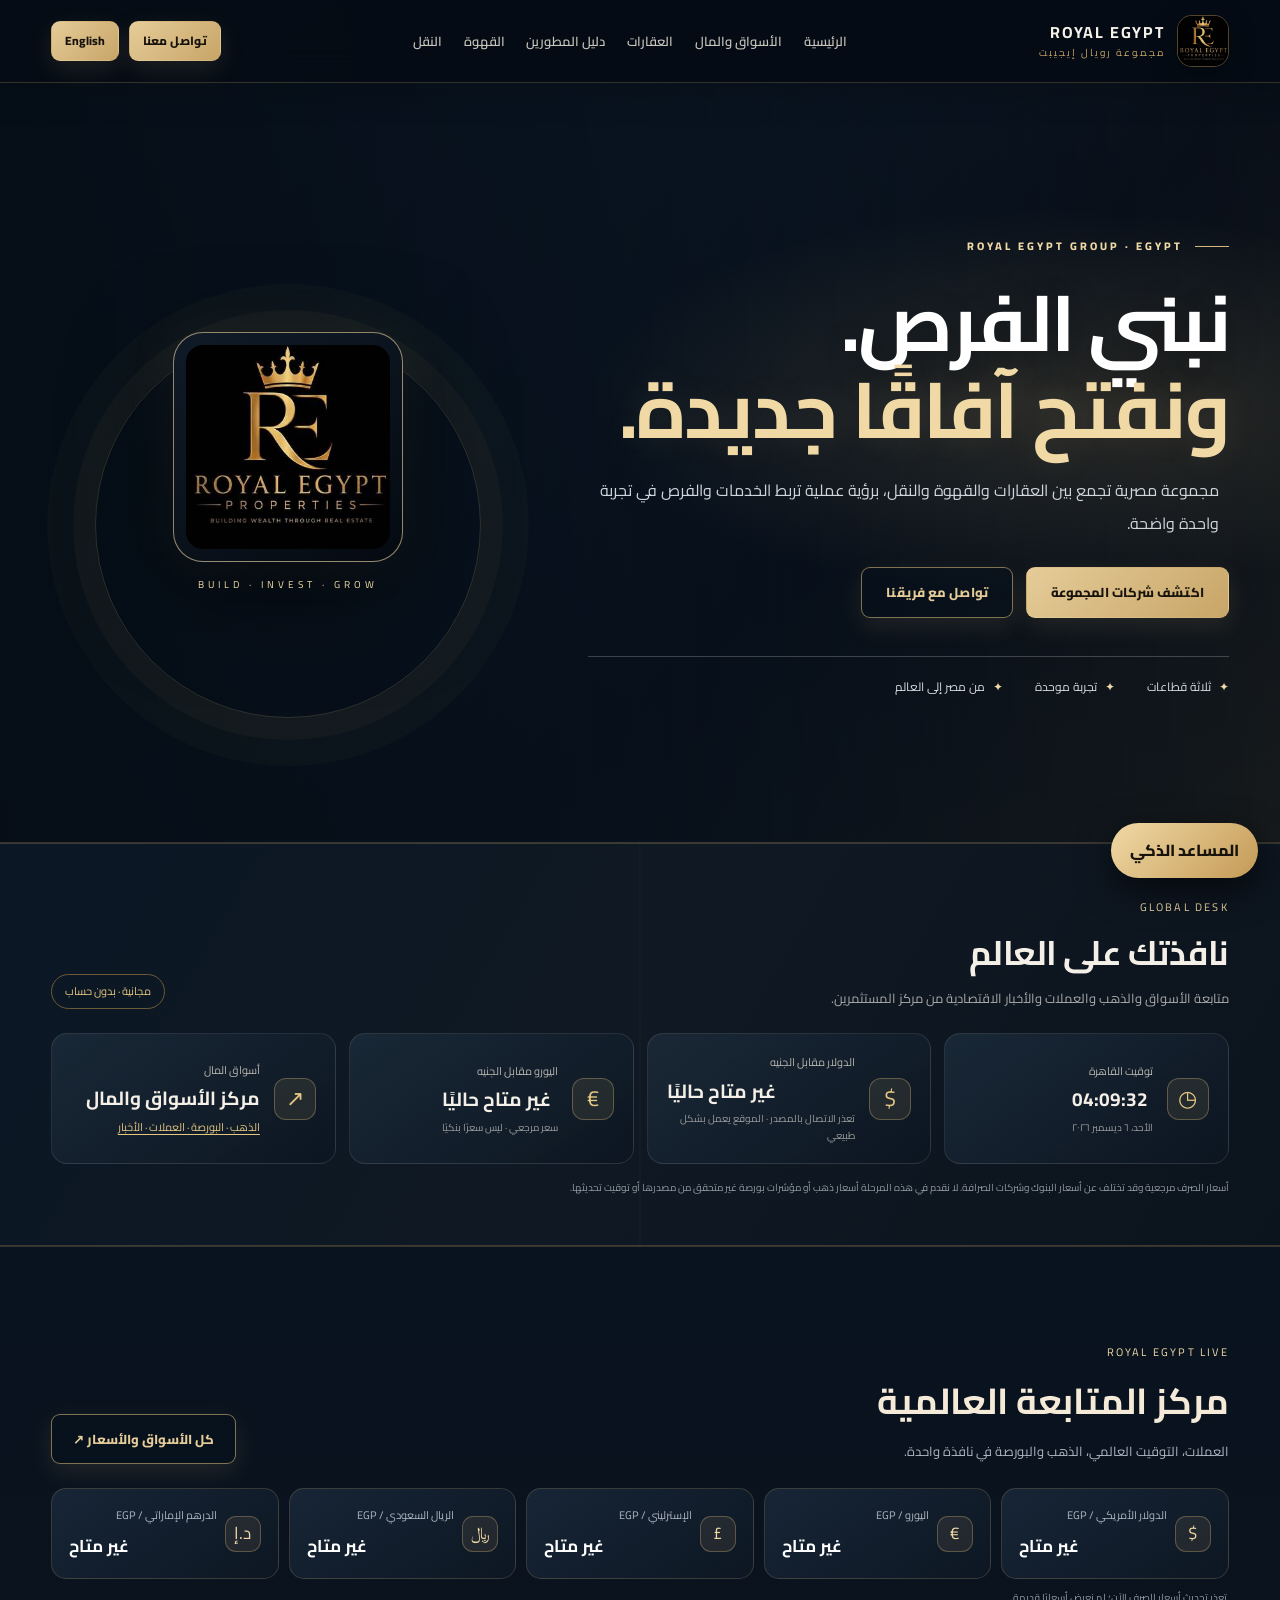
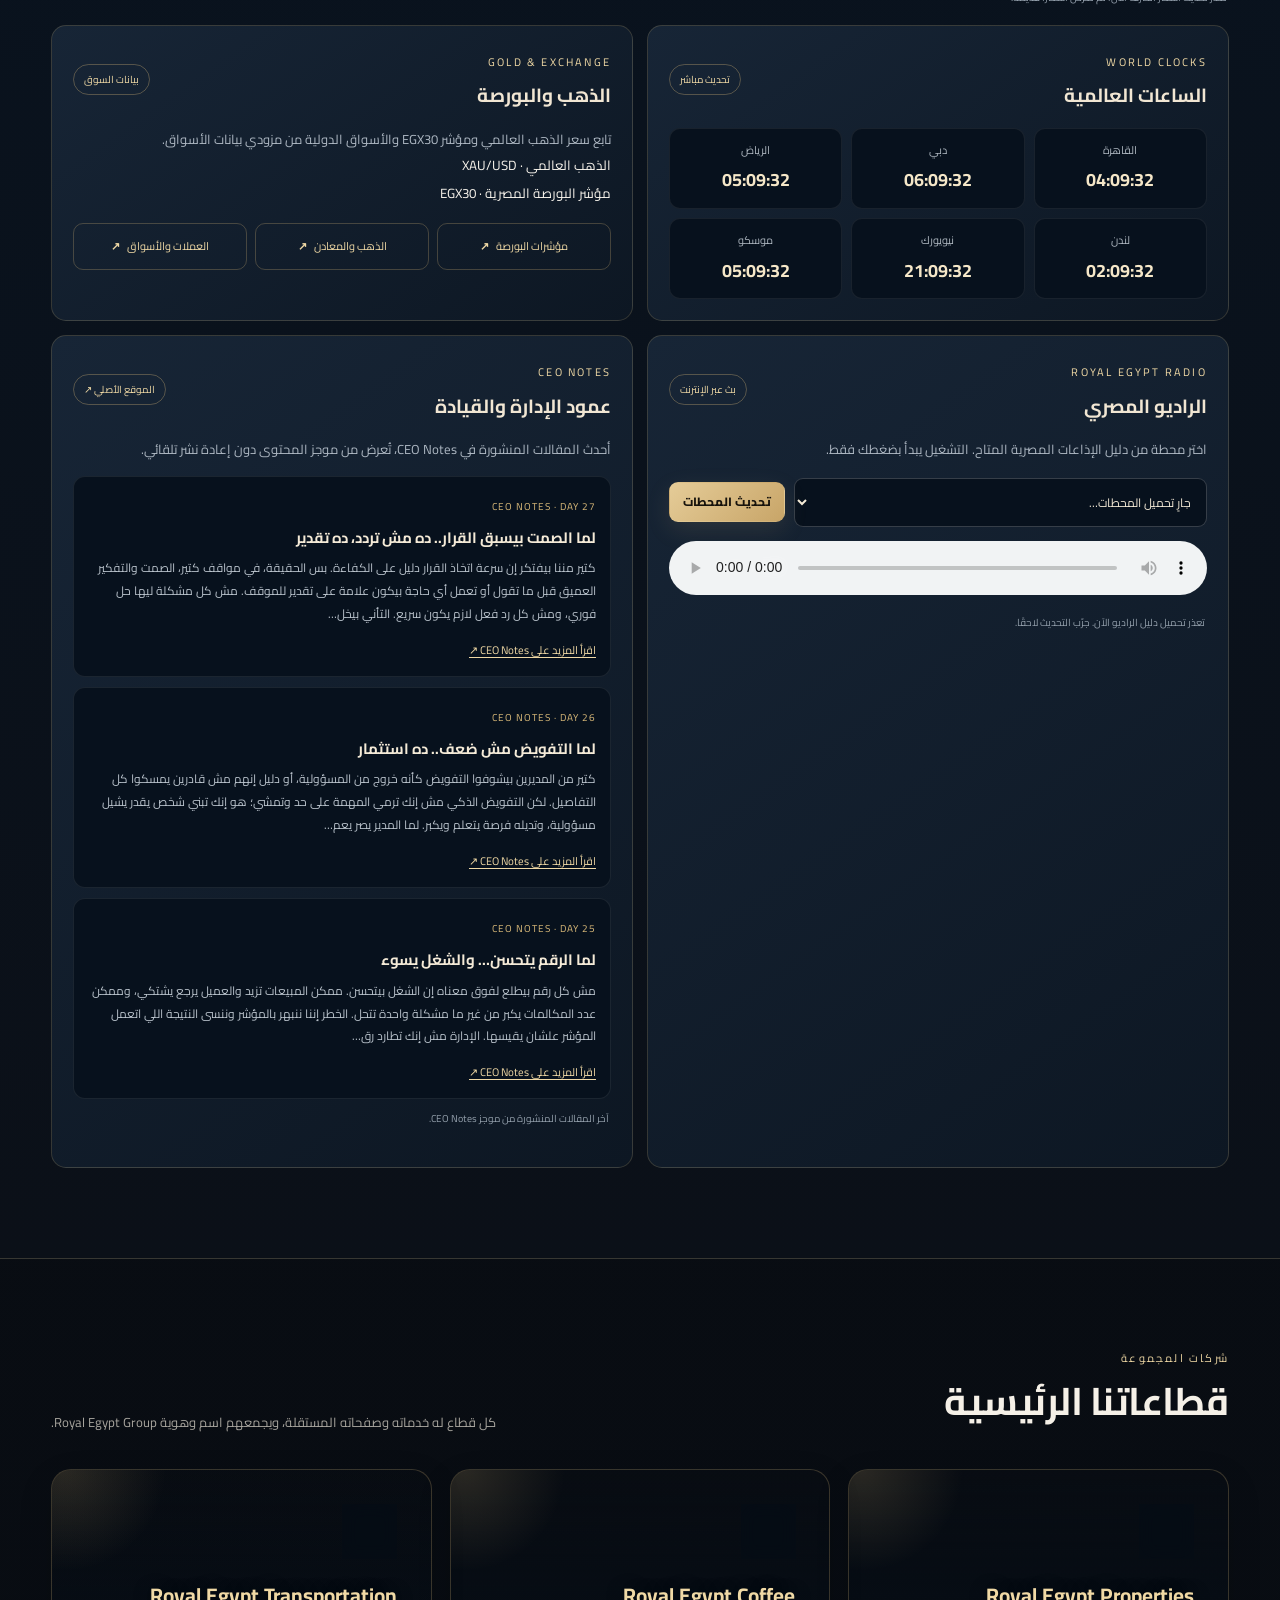
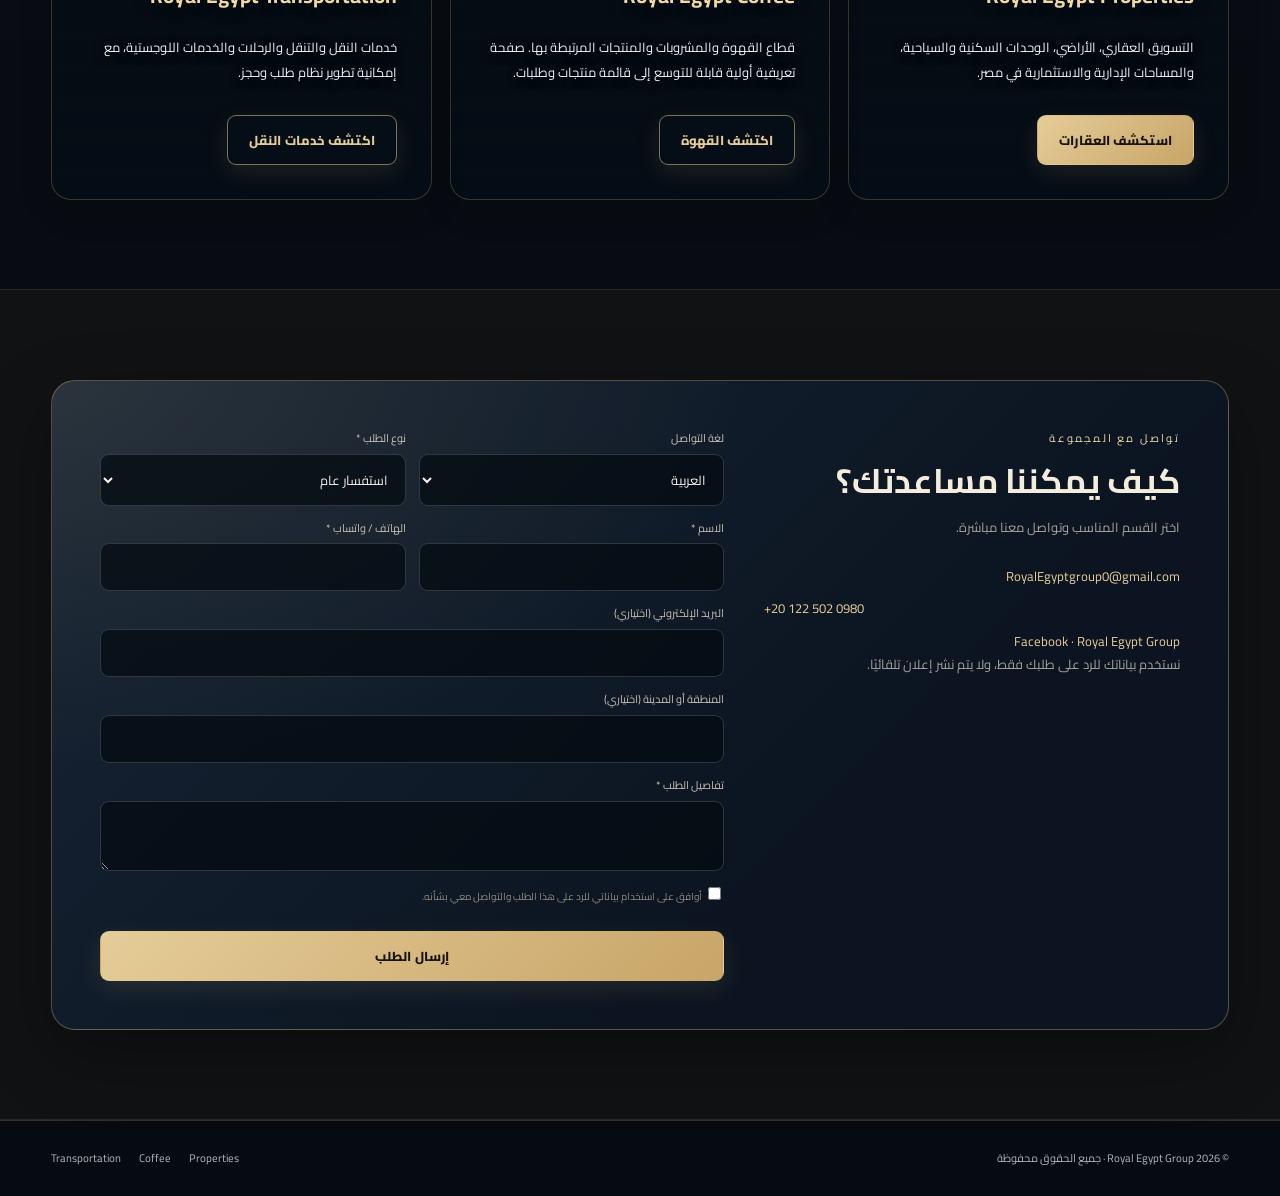
==== commit 202c88e2: "Show live gold and EGX30 quote widgets on homepage" ====
--- a/index.html
+++ b/index.html
@@ -77,7 +77,11 @@
    <article class="live-panel live-market-panel">
     <div class="live-panel-head"><div><span class="section-kicker">GOLD & EXCHANGE</span><h3>الذهب والبورصة</h3></div><span class="live-chip">بيانات السوق</span></div>
     <p>تابع سعر الذهب العالمي ومؤشر EGX30 والأسواق الدولية من مزودي بيانات الأسواق.</p>
-    <div class="live-market-links"><a href="/markets#indices">مؤشرات البورصة <b>↗</b></a><a href="/markets">الذهب والمعادن <b>↗</b></a><a href="/markets">العملات والأسواق <b>↗</b></a></div>
+    <div class="live-quote-grid">
+ <div class="live-quote-box"><small>الذهب العالمي · XAU/USD</small><div class="tradingview-widget-container"><div class="tradingview-widget-container__widget"></div><script type="text/javascript" src="https://s3.tradingview.com/external-embedding/embed-widget-mini-symbol-overview.js" async>{"symbol":"OANDA:XAUUSD","width":"100%","height":"150","locale":"en","dateRange":"1D","colorTheme":"dark","isTransparent":true,"autosize":true,"chartOnly":false}</script></div></div>
+ <div class="live-quote-box"><small>مؤشر البورصة المصرية · EGX30</small><div class="tradingview-widget-container"><div class="tradingview-widget-container__widget"></div><script type="text/javascript" src="https://s3.tradingview.com/external-embedding/embed-widget-mini-symbol-overview.js" async>{"symbol":"EGX:EGX30","width":"100%","height":"150","locale":"en","dateRange":"1D","colorTheme":"dark","isTransparent":true,"autosize":true,"chartOnly":false}</script></div></div>
+ </div>
+ <div class="live-market-links"><a href="/markets#indices">مؤشرات البورصة <b>↗</b></a><a href="/markets">الذهب والمعادن <b>↗</b></a><a href="/markets">العملات والأسواق <b>↗</b></a></div>
    </article>
   </div>
   <div class="live-subgrid live-media-grid">
